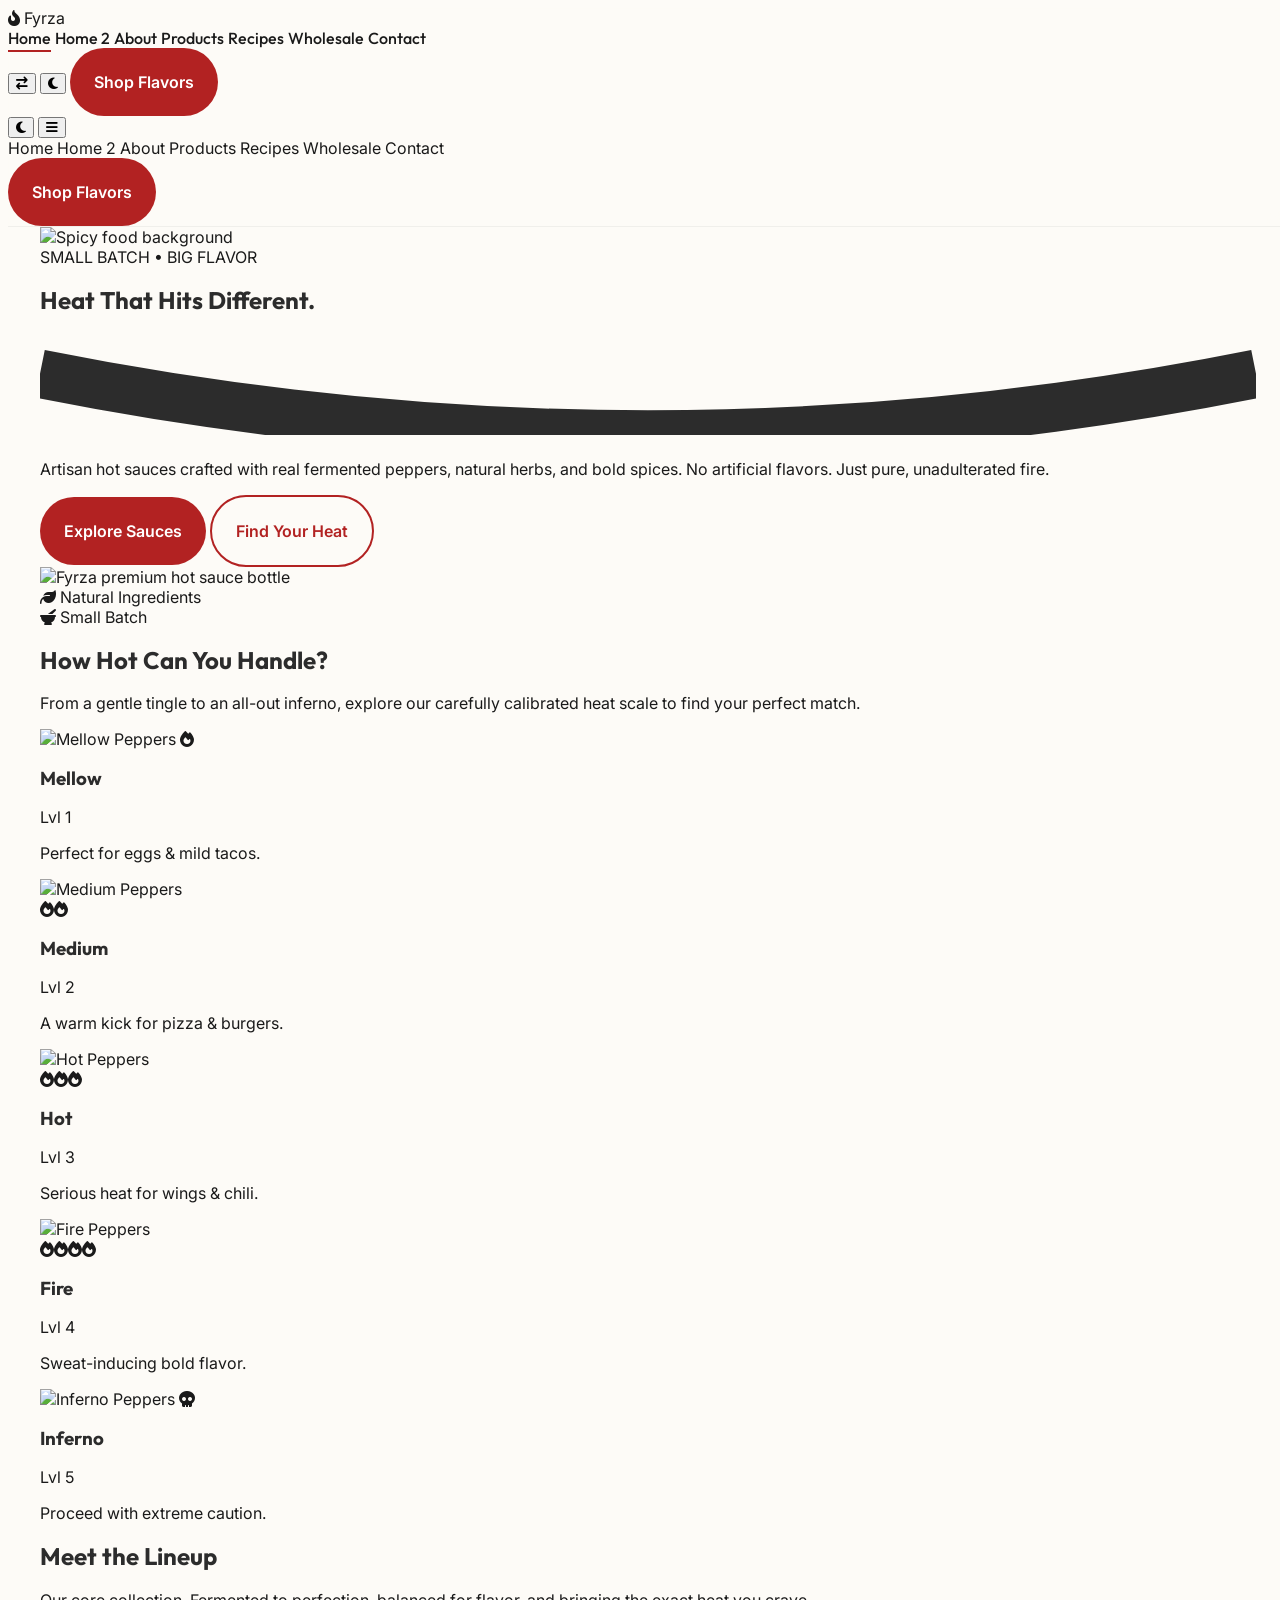
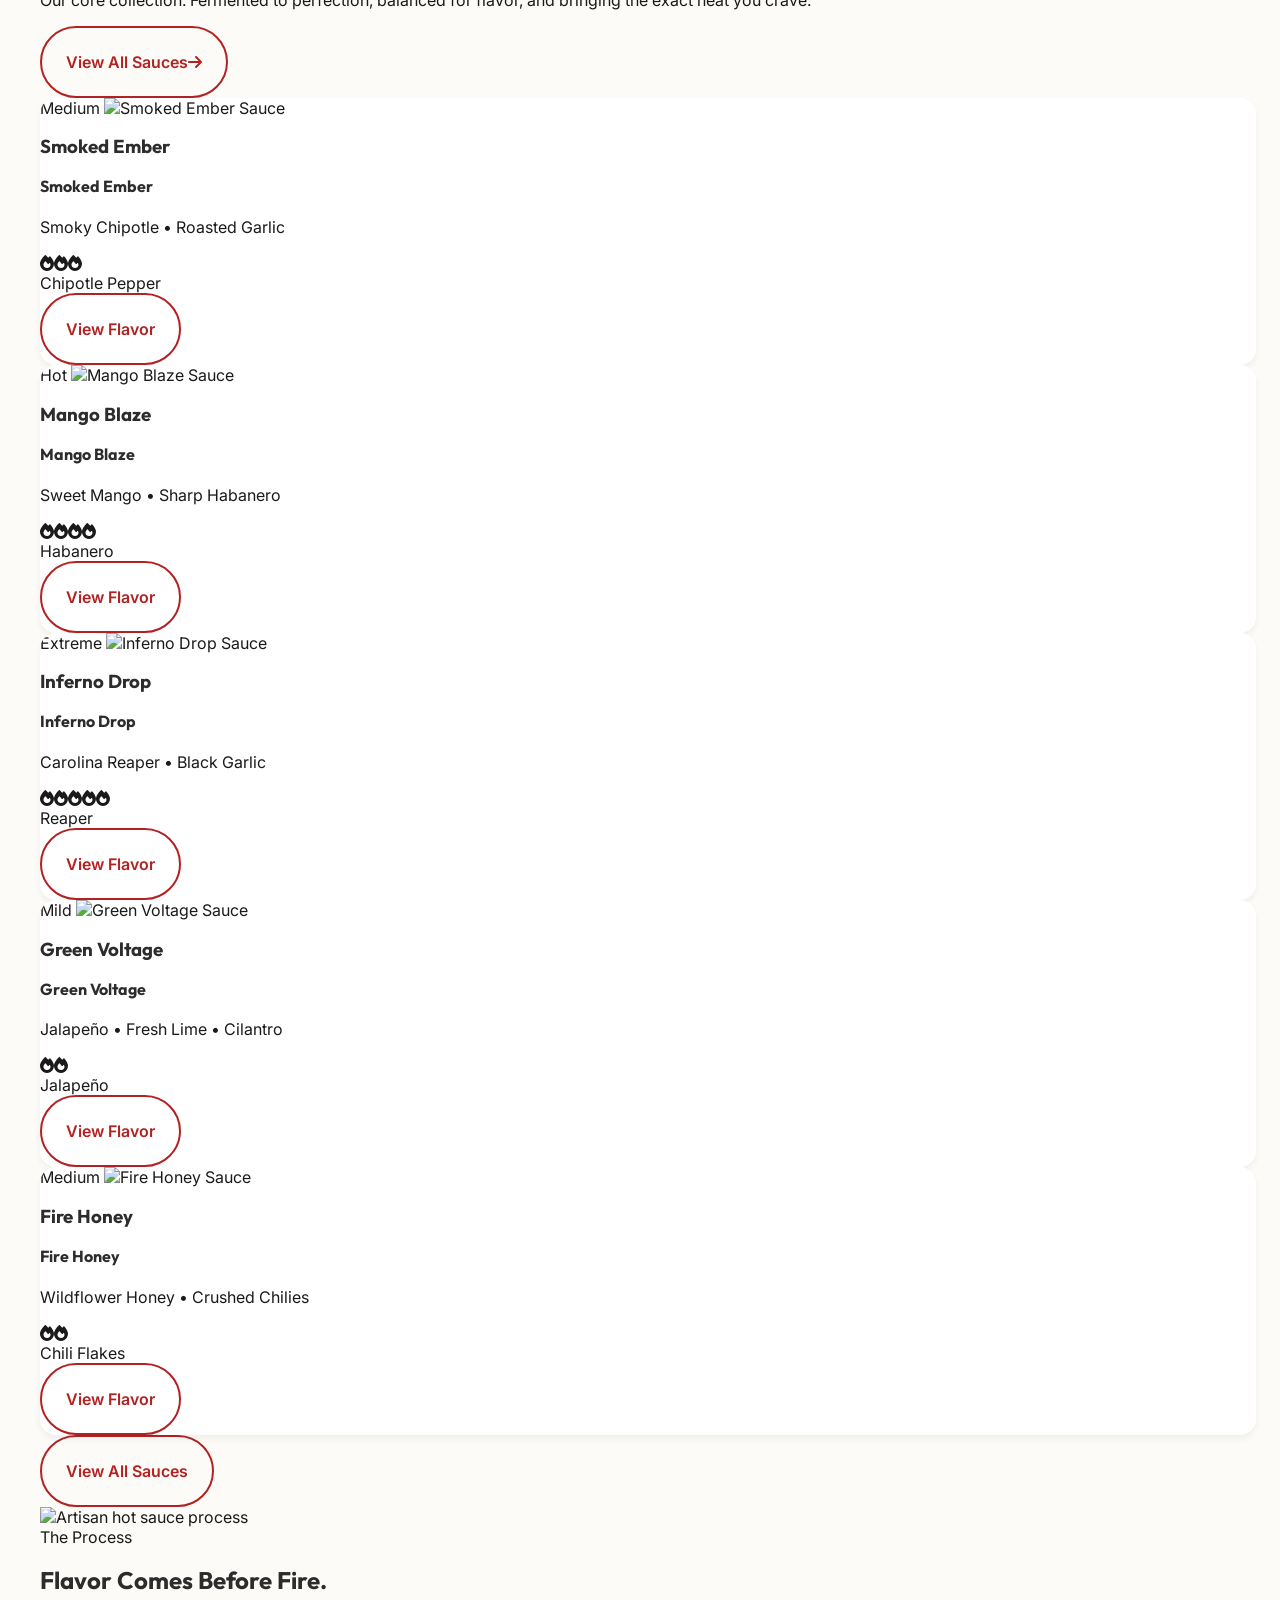
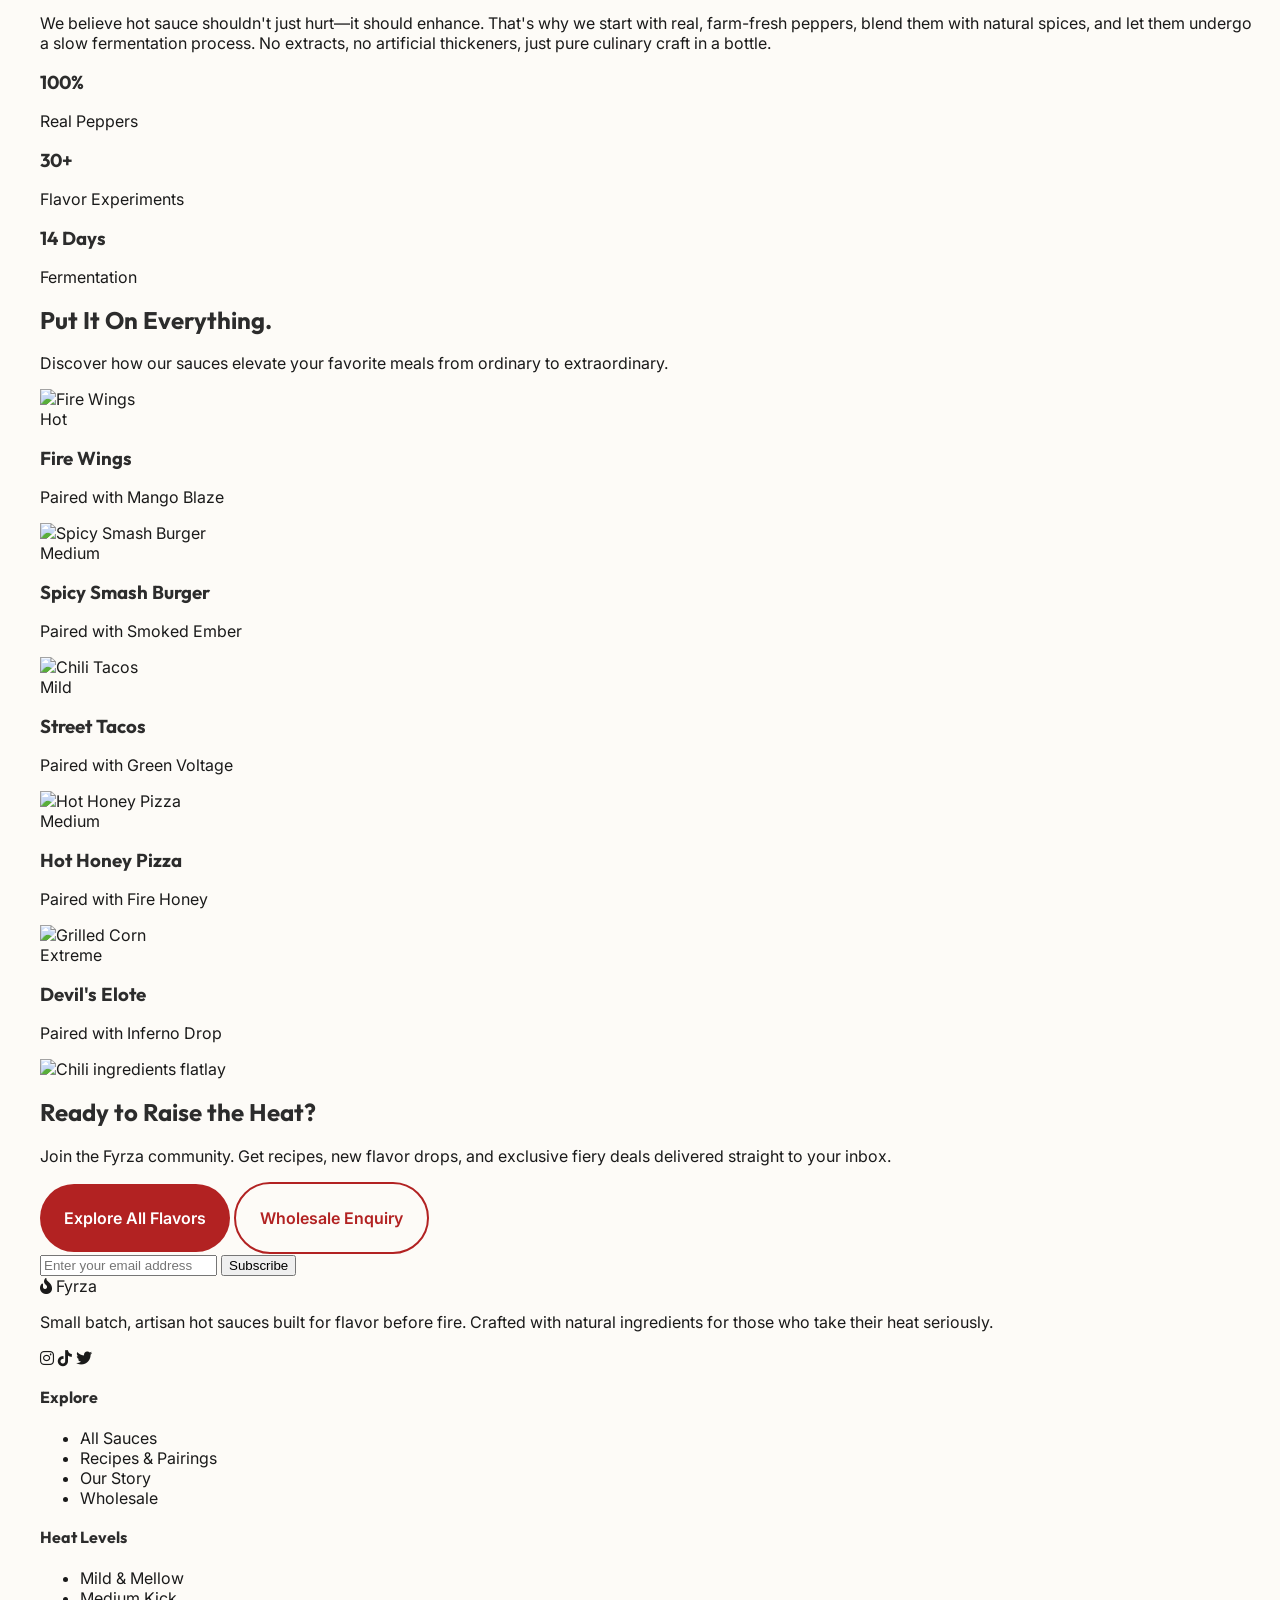
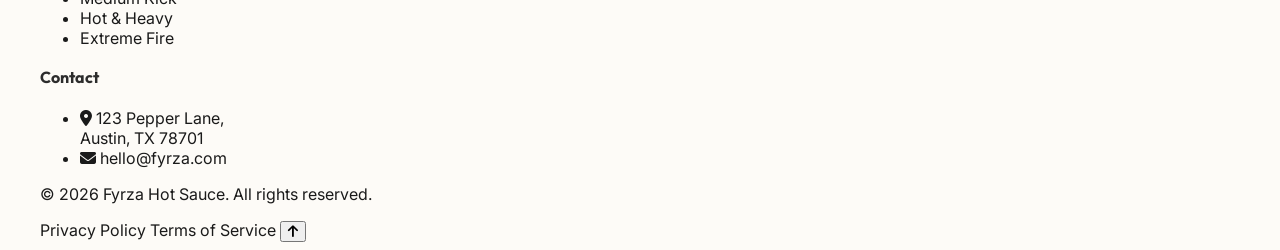
==== index.html @ de37d2d7 "first commit" ====
<!DOCTYPE html>
<html lang="en">

<head>
    <meta charset="UTF-8">
    <meta name="viewport" content="width=device-width, initial-scale=1.0, maximum-scale=1.0">
    <title>Fyrza - Heat That Hits Different | Premium Hot Sauce</title>
    <meta name="description"
        content="Fyrza creates small batch, high quality artisan hot sauces designed to turn up the flavor on every meal.">

    <!-- Google Fonts -->
    <link rel="preconnect" href="https://fonts.googleapis.com">
    <link rel="preconnect" href="https://fonts.gstatic.com" crossorigin>

    <!-- Icons -->
    <link rel="stylesheet" href="https://cdnjs.cloudflare.com/ajax/libs/font-awesome/6.4.0/css/all.min.css">

    <!-- AOS Animations -->
    <link href="https://unpkg.com/aos@2.3.1/dist/aos.css" rel="stylesheet">

    <!-- Tailwind CSS -->
    <script src="https://cdn.tailwindcss.com"></script>
    <script>
        tailwind.config = {
            darkMode: 'class',
            theme: {
                extend: {
                    colors: {
                        brandRed: '#B22222',
                        brandRedDark: '#8B0000',
                        brandCharcoal: '#2C2C2C',
                        brandOrange: '#FF4500',
                        brandCream: '#FDFBF7'
                    },
                    fontFamily: {
                        sans: ['Inter', 'sans-serif'],
                        display: ['Outfit', 'sans-serif']
                    }
                }
            }
        }
    </script>

    <!-- Custom CSS -->
    <link rel="stylesheet" href="assets/css/style.css">
    <link rel="stylesheet" href="assets/css/dark-mode.css">
    <link rel="stylesheet" href="assets/css/rtl.css">
    <link rel="icon" type="image/svg+xml" href="favicon.svg">
</head>

<body class="antialiased overflow-x-hidden relative">

    <!-- Global Header -->
    <header id="globalHeader" class="fixed top-0 w-full z-50 transition-all duration-300">
        <div class="max-w-7xl mx-auto px-4 sm:px-6 lg:px-8">
            <div class="flex justify-between items-center h-20">
                <!-- Logo -->
                <div class="flex-shrink-0 flex items-center">
                    <a href="index.html" class="flex items-center gap-2 group">
                        <i
                            class="fa-solid fa-fire-flame-curved text-brandRed text-3xl group-hover:scale-110 transition-transform"></i>
                        <span
                            class="font-display font-black text-2xl tracking-tighter text-brandCharcoal dark:text-brandCream">Fyrza</span>
                    </a>
                </div>

                <!-- Desktop Nav -->
                <nav class="hidden lg:flex space-x-8 items-center" aria-label="Main Navigation">
                    <a href="index.html" class="nav-link text-gray-900 dark:text-gray-100 py-2 active">Home</a>
                    <a href="home-2.html" class="nav-link text-gray-900 dark:text-gray-100 py-2">Home 2</a>
                    <a href="about.html" class="nav-link text-gray-900 dark:text-gray-100 py-2">About</a>
                    <a href="products.html" class="nav-link text-gray-900 dark:text-gray-100 py-2">Products</a>
                    <a href="recipes.html" class="nav-link text-gray-900 dark:text-gray-100 py-2">Recipes</a>
                    <a href="wholesale.html" class="nav-link text-gray-900 dark:text-gray-100 py-2">Wholesale</a>
                    <a href="contact.html" class="nav-link text-gray-900 dark:text-gray-100 py-2">Contact</a>
                </nav>

                <!-- Right Actions -->
                <div class="hidden lg:flex items-center space-x-6">

                    <button id="rtlToggle"
                        class="text-gray-600 dark:text-gray-300 hover:text-brandRed transition-colors font-bold text-lg"
                        aria-label="Toggle RTL">
                        <i class="fa-solid fa-arrow-right-arrow-left"></i>
                    </button>
                    <button id="themeToggle"
                        class="text-gray-600 dark:text-gray-300 hover:text-brandRed transition-colors"
                        aria-label="Toggle Dark Mode">
                        <i class="fa-solid fa-moon"></i>
                    </button>
                    <a href="products.html" class="btn-primary">
                        Shop Flavors
                    </a>
                </div>

                <!-- Mobile Menu Button -->
                <div class="lg:hidden flex items-center gap-4">
                    <button id="themeToggleMobile" class="text-gray-600 dark:text-gray-300">
                        <i class="fa-solid fa-moon"></i>
                    </button>
                    <button id="mobileMenuBtn"
                        class="text-gray-600 dark:text-gray-300 hover:text-brandRed focus:outline-none"
                        aria-label="Open Menu">
                        <i class="fa-solid fa-bars text-2xl"></i>
                    </button>
                </div>
            </div>
        </div>

        <!-- Mobile Menu (Hidden by default) -->
        <div id="mobileMenu"
            class="hidden lg:hidden bg-white dark:bg-gray-900 absolute w-full border-b border-gray-100 dark:border-gray-800 shadow-xl">
            <div class="px-4 pt-2 pb-6 space-y-2">
                <a href="index.html"
                    class="block px-3 py-3 rounded-md text-base font-semibold text-brandRed bg-brandRed/10">Home</a>
                <a href="home-2.html"
                    class="block px-3 py-3 rounded-md text-base font-medium text-gray-900 dark:text-gray-100 hover:bg-gray-50 dark:hover:bg-gray-800">Home
                    2</a>
                <a href="about.html"
                    class="block px-3 py-3 rounded-md text-base font-medium text-gray-900 dark:text-gray-100 hover:bg-gray-50 dark:hover:bg-gray-800">About</a>
                <a href="products.html"
                    class="block px-3 py-3 rounded-md text-base font-medium text-gray-900 dark:text-gray-100 hover:bg-gray-50 dark:hover:bg-gray-800">Products</a>
                <a href="recipes.html"
                    class="block px-3 py-3 rounded-md text-base font-medium text-gray-900 dark:text-gray-100 hover:bg-gray-50 dark:hover:bg-gray-800">Recipes</a>
                <a href="wholesale.html"
                    class="block px-3 py-3 rounded-md text-base font-medium text-gray-900 dark:text-gray-100 hover:bg-gray-50 dark:hover:bg-gray-800">Wholesale</a>
                <a href="contact.html"
                    class="block px-3 py-3 rounded-md text-base font-medium text-gray-900 dark:text-gray-100 hover:bg-gray-50 dark:hover:bg-gray-800">Contact</a>
                <div class="mt-4 pt-4 border-t border-gray-200 dark:border-gray-700">
                    <a href="products.html" class="btn-primary w-full text-center">Shop Flavors</a>
                </div>
            </div>
        </div>
    </header>

    <main class="pt-20">
        <!-- SECTION 1: Immersive Hero -->
        <section class="relative min-h-[90vh] flex items-center section-padding overflow-hidden">
            <!-- Background Image -->
            <div class="absolute inset-0 z-0">
                <img src="https://images.pexels.com/photos/1124038/pexels-photo-1124038.jpeg"
                    alt="Spicy food background" class="w-full h-full object-cover" data-aos="fade-in"
                    data-aos-duration="1500">
                <div class="absolute inset-0 bg-brandCream/50 dark:bg-[#121212]/70 backdrop-blur-[2px]"></div>
            </div>

            <div class="max-w-7xl mx-auto w-full relative z-10 grid lg:grid-cols-2 gap-12 items-center">
                <div class="max-w-2xl" data-aos="fade-right">
                    <span
                        class="inline-block py-1 px-3 rounded-full bg-brandRed/10 text-brandRed font-semibold text-sm tracking-wider mb-6">SMALL
                        BATCH • BIG FLAVOR</span>
                    <h1 class="text-5xl sm:text-6xl lg:text-7xl font-display font-black leading-[1.1] mb-6">
                        Heat That Hits <span class="text-brandOrange inline-block relative">Different.<svg
                                class="absolute w-full h-3 -bottom-1 left-0 text-brandOrange opacity-50"
                                viewBox="0 0 100 10" preserveAspectRatio="none">
                                <path d="M0 5 Q 50 15 100 5" stroke="currentColor" stroke-width="4" fill="none" />
                            </svg></span>
                    </h1>
                    <p class="text-lg sm:text-xl text-gray-600 dark:text-gray-300 mb-8 max-w-lg leading-relaxed">
                        Artisan hot sauces crafted with real fermented peppers, natural herbs, and bold spices. No
                        artificial flavors. Just pure, unadulterated fire.
                    </p>
                    <div class="flex flex-col sm:flex-row gap-4">
                        <a href="products.html" class="btn-primary w-full sm:w-auto text-lg">Explore Sauces</a>
                        <a href="#heat-guide"
                            class="btn-outline w-full sm:w-auto text-lg bg-white/50 dark:bg-transparent">Find Your
                            Heat</a>
                    </div>
                </div>

                <div class="relative h-[50vh] lg:h-[80vh] w-full flex justify-center items-center" data-aos="zoom-in-up"
                    data-aos-delay="200">
                    <!-- Main Bottle -->
                    <img src="https://images.unsplash.com/photo-1607532941433-304659e8198a?w=800&q=80"
                        alt="Fyrza premium hot sauce bottle"
                        class="relative z-20 h-[80%] w-auto object-cover rounded-3xl drop-shadow-2xl hover:scale-105 transition-transform duration-700 border-4 border-white dark:border-gray-800">

                    <!-- Floating Elements -->
                    <div class="absolute top-1/4 right-10 z-30 animate-[bounce_5s_ease-in-out_infinite]"
                        data-aos="fade-left" data-aos-delay="500">
                        <div
                            class="bg-white/90 dark:bg-gray-800/90 backdrop-blur-sm px-4 py-2 rounded-lg shadow-lg border border-gray-100 dark:border-gray-700 flex items-center gap-2">
                            <i class="fa-solid fa-leaf text-green-500"></i>
                            <span class="text-sm font-semibold">Natural Ingredients</span>
                        </div>
                    </div>
                    <div class="absolute bottom-1/4 left-10 z-30 animate-[bounce_6s_ease-in-out_infinite_alternate]"
                        data-aos="fade-right" data-aos-delay="600">
                        <div
                            class="bg-white/90 dark:bg-gray-800/90 backdrop-blur-sm px-4 py-2 rounded-lg shadow-lg border border-gray-100 dark:border-gray-700 flex items-center gap-2">
                            <i class="fa-solid fa-mortar-pestle text-brandOrange"></i>
                            <span class="text-sm font-semibold">Small Batch</span>
                        </div>
                    </div>
                </div>
            </div>
        </section>

        <!-- SECTION 2: Heat Level Guide -->
        <section id="heat-guide" class="py-24 bg-white dark:bg-gray-900 section-padding">
            <div class="max-w-7xl mx-auto">
                <div class="text-center mb-16" data-aos="fade-up">
                    <h2 class="text-4xl md:text-5xl mb-4">How Hot Can You Handle?</h2>
                    <p class="text-gray-600 dark:text-gray-400 max-w-2xl mx-auto">From a gentle tingle to an all-out
                        inferno, explore our carefully calibrated heat scale to find your perfect match.</p>
                </div>

                <div class="grid grid-cols-1 sm:grid-cols-2 md:grid-cols-5 gap-4 lg:gap-8 max-w-5xl mx-auto relative z-10">
                    <!-- Progress Line (Desktop only) -->
                    <div
                        class="hidden md:block absolute top-1/2 left-[10%] right-[10%] h-1 bg-gray-200 dark:bg-gray-800 -z-10 -translate-y-1/2">
                    </div>

                    <!-- Level 1 -->
                    <div class="group flex flex-col items-center text-center cursor-pointer" data-aos="fade-up"
                        data-aos-delay="100">
                        <div
                            class="w-20 h-20 rounded-full bg-gray-50 dark:bg-gray-800 border-4 border-white dark:border-gray-900 shadow-xl flex items-center justify-center mb-4 transition-transform group-hover:scale-110 overflow-hidden relative">
                            <img src="https://images.pexels.com/photos/2893525/pexels-photo-2893525.jpeg" alt="Mellow Peppers"
                                class="absolute inset-0 w-full h-full object-cover opacity-50 group-hover:opacity-100 transition-opacity">
                            <i class="fa-solid fa-fire text-yellow-400 text-2xl relative z-10 drop-shadow-md"></i>
                        </div>
                        <h3 class="text-lg font-bold mb-1">Mellow</h3>
                        <span class="text-xs font-semibold text-brandRed bg-brandRed/10 px-2 py-1 rounded-full mb-2">Lvl
                            1</span>
                        <p
                            class="text-sm text-gray-500 opacity-0 group-hover:opacity-100 transition-opacity absolute mt-32 w-48 bg-white dark:bg-gray-800 p-3 rounded shadow-lg pointer-events-none z-20">
                            Perfect for eggs & mild tacos.</p>
                    </div>

                    <!-- Level 2 -->
                    <div class="group flex flex-col items-center text-center cursor-pointer" data-aos="fade-up"
                        data-aos-delay="200">
                        <div
                            class="w-20 h-20 rounded-full bg-gray-50 dark:bg-gray-800 border-4 border-white dark:border-gray-900 shadow-xl flex items-center justify-center mb-4 transition-transform group-hover:scale-110 overflow-hidden relative">
                            <img src="https://images.pexels.com/photos/32934476/pexels-photo-32934476.jpeg" alt="Medium Peppers"
                                class="absolute inset-0 w-full h-full object-cover opacity-50 group-hover:opacity-100 transition-opacity">
                            <div class="relative z-10 flex text-orange-400 drop-shadow-md">
                                <i class="fa-solid fa-fire"></i><i class="fa-solid fa-fire -ml-1"></i>
                            </div>
                        </div>
                        <h3 class="text-lg font-bold mb-1">Medium</h3>
                        <span class="text-xs font-semibold text-brandRed bg-brandRed/10 px-2 py-1 rounded-full mb-2">Lvl
                            2</span>
                        <p
                            class="text-sm text-gray-500 opacity-0 group-hover:opacity-100 transition-opacity absolute mt-32 w-48 bg-white dark:bg-gray-800 p-3 rounded shadow-lg pointer-events-none z-20">
                            A warm kick for pizza & burgers.</p>
                    </div>

                    <!-- Level 3 -->
                    <div class="group flex flex-col items-center text-center cursor-pointer" data-aos="fade-up"
                        data-aos-delay="300">
                        <div
                            class="w-20 h-20 rounded-full bg-gray-50 dark:bg-gray-800 border-4 border-white dark:border-gray-900 shadow-xl flex items-center justify-center mb-4 transition-transform group-hover:scale-110 overflow-hidden relative">
                            <img src="https://images.pexels.com/photos/9841263/pexels-photo-9841263.jpeg" alt="Hot Peppers"
                                class="absolute inset-0 w-full h-full object-cover opacity-50 group-hover:opacity-100 transition-opacity">
                            <div class="relative z-10 flex text-brandOrange drop-shadow-md">
                                <i class="fa-solid fa-fire"></i><i class="fa-solid fa-fire -ml-1"></i><i
                                    class="fa-solid fa-fire -ml-1"></i>
                            </div>
                        </div>
                        <h3 class="text-lg font-bold mb-1">Hot</h3>
                        <span class="text-xs font-semibold text-brandRed bg-brandRed/10 px-2 py-1 rounded-full mb-2">Lvl
                            3</span>
                        <p
                            class="text-sm text-gray-500 opacity-0 group-hover:opacity-100 transition-opacity absolute mt-32 w-48 bg-white dark:bg-gray-800 p-3 rounded shadow-lg pointer-events-none z-20">
                            Serious heat for wings & chili.</p>
                    </div>

                    <!-- Level 4 -->
                    <div class="group flex flex-col items-center text-center cursor-pointer" data-aos="fade-up"
                        data-aos-delay="400">
                        <div
                            class="w-20 h-20 rounded-full bg-gray-50 dark:bg-gray-800 border-4 border-white dark:border-gray-900 shadow-xl flex items-center justify-center mb-4 transition-transform group-hover:scale-110 overflow-hidden relative">
                            <img src="https://images.pexels.com/photos/4590486/pexels-photo-4590486.jpeg" alt="Fire Peppers"
                                class="absolute inset-0 w-full h-full object-cover opacity-50 group-hover:opacity-100 transition-opacity">
                            <div class="relative z-10 flex text-brandRed drop-shadow-md">
                                <i class="fa-solid fa-fire"></i><i class="fa-solid fa-fire -ml-1"></i><i
                                    class="fa-solid fa-fire -ml-1"></i><i class="fa-solid fa-fire -ml-1"></i>
                            </div>
                        </div>
                        <h3 class="text-lg font-bold mb-1">Fire</h3>
                        <span class="text-xs font-semibold text-brandRed bg-brandRed/10 px-2 py-1 rounded-full mb-2">Lvl
                            4</span>
                        <p
                            class="text-sm text-gray-500 opacity-0 group-hover:opacity-100 transition-opacity absolute mt-32 w-48 bg-white dark:bg-gray-800 p-3 rounded shadow-lg pointer-events-none z-20">
                            Sweat-inducing bold flavor.</p>
                    </div>

                    <!-- Level 5 -->
                    <div class="group flex flex-col items-center text-center cursor-pointer col-span-2 md:col-span-1"
                        data-aos="fade-up" data-aos-delay="500">
                        <div
                            class="w-24 h-24 md:w-20 md:h-20 rounded-full bg-gray-50 dark:bg-gray-800 border-4 border-brandRed shadow-xl flex items-center justify-center mb-4 transition-transform group-hover:scale-110 overflow-hidden relative shadow-[0_0_20px_rgba(178,34,34,0.4)]">
                            <img src="https://images.pexels.com/photos/36902986/pexels-photo-36902986.jpeg" alt="Inferno Peppers"
                                class="absolute inset-0 w-full h-full object-cover opacity-50 group-hover:opacity-100 transition-opacity mix-blend-multiply">
                            <i class="fa-solid fa-skull text-brandRedDark text-3xl relative z-10"></i>
                        </div>
                        <h3 class="text-lg font-bold mb-1 text-brandRed">Inferno</h3>
                        <span class="text-xs font-bold text-white bg-brandRed px-2 py-1 rounded-full mb-2">Lvl 5</span>
                        <p
                            class="text-sm text-gray-500 opacity-0 md:opacity-0 group-hover:opacity-100 transition-opacity absolute mt-[140px] md:mt-32 w-48 bg-white dark:bg-gray-800 p-3 rounded shadow-lg pointer-events-none z-20">
                            Proceed with extreme caution.</p>
                    </div>
                </div>
            </div>
        </section>

        <!-- SECTION 3: Signature Flavor Lineup -->
        <section class="py-24 bg-gray-50 dark:bg-[#151515] section-padding">
            <div class="max-w-7xl mx-auto">
                <div class="flex flex-col md:flex-row justify-between items-center mb-12" data-aos="fade-up">
                    <div class="w-full md:w-auto mb-6 md:mb-0">
                        <h2 class="text-4xl md:text-5xl mb-4">Meet the Lineup</h2>
                        <p class="text-gray-600 dark:text-gray-400 max-w-xl">Our core collection. Fermented to
                            perfection, balanced for flavor, and bringing the exact heat you crave.</p>
                    </div>
                    <a href="products.html" class="hidden md:inline-flex btn-outline shrink-0">View All Sauces <i
                            class="fa-solid fa-arrow-right ml-2"></i></a>
                </div>

                <div class="grid grid-cols-1 sm:grid-cols-2 lg:grid-cols-3 gap-8">
                    <!-- Card 1 -->
                    <div class="sauce-card group flex flex-col h-full" data-aos="fade-up" data-aos-delay="100">
                        <div
                            class="relative h-64 overflow-hidden bg-gray-100 dark:bg-gray-800 p-6 flex justify-center items-center">
                            <span
                                class="absolute top-4 right-4 bg-orange-100 text-orange-800 text-xs font-bold px-3 py-1 rounded-full z-10">Medium</span>
                            <img src="https://images.unsplash.com/photo-1550989460-0adf9ea622e2?w=600&q=80"
                                alt="Smoked Ember Sauce"
                                class="h-full w-full object-cover transition-transform duration-700 group-hover:scale-110 absolute inset-0 brightness-50 dark:brightness-[0.6]">
                            <!-- Using a placeholder bottle icon for the actual product if bottle image isn't available, but user requested unique images. Let's rely on the image. -->
                            <h3 class="relative z-10 text-4xl font-black text-white drop-shadow-md">Smoked Ember</h3>
                        </div>
                        <div class="p-6 flex flex-col flex-grow">
                            <h4 class="text-2xl font-bold mb-2">Smoked Ember</h4>
                            <p class="text-gray-600 dark:text-gray-400 mb-4 text-sm flex-grow">Smoky Chipotle • Roasted
                                Garlic</p>
                            <div class="flex items-center justify-between mb-6">
                                <div class="flex gap-1 text-orange-400 text-sm">
                                    <i class="fa-solid fa-fire"></i><i class="fa-solid fa-fire"></i><i
                                        class="fa-solid fa-fire text-gray-300 dark:text-gray-600"></i>
                                </div>
                                <span class="text-sm font-semibold text-gray-500">Chipotle Pepper</span>
                            </div>
                            <a href="#" class="btn-outline w-full text-center">View Flavor</a>
                        </div>
                    </div>

                    <!-- Card 2 -->
                    <div class="sauce-card group flex flex-col h-full" data-aos="fade-up" data-aos-delay="200">
                        <div
                            class="relative h-64 overflow-hidden bg-gray-100 dark:bg-gray-800 p-6 flex justify-center items-center">
                            <span
                                class="absolute top-4 right-4 bg-brandRed/10 text-brandRed text-xs font-bold px-3 py-1 rounded-full z-10">Hot</span>
                            <img src="https://images.pexels.com/photos/16724962/pexels-photo-16724962.jpeg"
                                alt="Mango Blaze Sauce"
                                class="h-full w-full object-cover transition-transform duration-700 group-hover:scale-110 absolute inset-0 brightness-50 dark:brightness-[0.6]">
                            <h3 class="relative z-10 text-4xl font-black text-white drop-shadow-md">Mango Blaze</h3>
                        </div>
                        <div class="p-6 flex flex-col flex-grow">
                            <h4 class="text-2xl font-bold mb-2">Mango Blaze</h4>
                            <p class="text-gray-600 dark:text-gray-400 mb-4 text-sm flex-grow">Sweet Mango • Sharp
                                Habanero</p>
                            <div class="flex items-center justify-between mb-6">
                                <div class="flex gap-1 text-brandOrange text-sm">
                                    <i class="fa-solid fa-fire"></i><i class="fa-solid fa-fire"></i><i
                                        class="fa-solid fa-fire"></i><i
                                        class="fa-solid fa-fire text-gray-300 dark:text-gray-600"></i>
                                </div>
                                <span class="text-sm font-semibold text-gray-500">Habanero</span>
                            </div>
                            <a href="#" class="btn-outline w-full text-center">View Flavor</a>
                        </div>
                    </div>

                    <!-- Card 3 -->
                    <div class="sauce-card group flex flex-col h-full" data-aos="fade-up" data-aos-delay="300">
                        <div
                            class="relative h-64 overflow-hidden bg-gray-100 dark:bg-gray-800 p-6 flex justify-center items-center">
                            <span
                                class="absolute top-4 right-4 bg-red-900 text-white text-xs font-bold px-3 py-1 rounded-full z-10">Extreme</span>
                            <img src="https://images.pexels.com/photos/13716992/pexels-photo-13716992.jpeg"
                                alt="Inferno Drop Sauce"
                                class="h-full w-full object-cover transition-transform duration-700 group-hover:scale-110 absolute inset-0 brightness-50 dark:brightness-[0.6]">
                            <h3 class="relative z-10 text-4xl font-black text-white drop-shadow-md">Inferno Drop</h3>
                        </div>
                        <div class="p-6 flex flex-col flex-grow">
                            <h4 class="text-2xl font-bold mb-2">Inferno Drop</h4>
                            <p class="text-gray-600 dark:text-gray-400 mb-4 text-sm flex-grow">Carolina Reaper • Black
                                Garlic</p>
                            <div class="flex items-center justify-between mb-6">
                                <div class="flex gap-1 text-brandRed text-sm">
                                    <i class="fa-solid fa-fire"></i><i class="fa-solid fa-fire"></i><i
                                        class="fa-solid fa-fire"></i><i class="fa-solid fa-fire"></i><i
                                        class="fa-solid fa-fire"></i>
                                </div>
                                <span class="text-sm font-semibold text-gray-500">Reaper</span>
                            </div>
                            <a href="#" class="btn-outline w-full text-center">View Flavor</a>
                        </div>
                    </div>

                    <!-- Card 4 -->
                    <div class="sauce-card group flex flex-col h-full" data-aos="fade-up" data-aos-delay="400">
                        <div
                            class="relative h-64 overflow-hidden bg-gray-100 dark:bg-gray-800 p-6 flex justify-center items-center">
                            <span
                                class="absolute top-4 right-4 bg-green-100 text-green-800 text-xs font-bold px-3 py-1 rounded-full z-10">Mild</span>
                            <img src="https://images.pexels.com/photos/9661245/pexels-photo-9661245.jpeg"
                                alt="Green Voltage Sauce"
                                class="h-full w-full object-cover transition-transform duration-700 group-hover:scale-110 absolute inset-0 brightness-50 dark:brightness-[0.6]">
                            <h3 class="relative z-10 text-4xl font-black text-white drop-shadow-md">Green Voltage</h3>
                        </div>
                        <div class="p-6 flex flex-col flex-grow">
                            <h4 class="text-2xl font-bold mb-2">Green Voltage</h4>
                            <p class="text-gray-600 dark:text-gray-400 mb-4 text-sm flex-grow">Jalapeño • Fresh Lime •
                                Cilantro</p>
                            <div class="flex items-center justify-between mb-6">
                                <div class="flex gap-1 text-yellow-400 text-sm">
                                    <i class="fa-solid fa-fire"></i><i
                                        class="fa-solid fa-fire text-gray-300 dark:text-gray-600"></i>
                                </div>
                                <span class="text-sm font-semibold text-gray-500">Jalapeño</span>
                            </div>
                            <a href="#" class="btn-outline w-full text-center">View Flavor</a>
                        </div>
                    </div>

                    <!-- Card 5 -->
                    <div class="sauce-card group flex flex-col h-full sm:col-span-2 lg:col-span-1 lg:col-start-auto sm:col-start-1"
                        data-aos="fade-up" data-aos-delay="500">
                        <div
                            class="relative h-64 overflow-hidden bg-gray-100 dark:bg-gray-800 p-6 flex justify-center items-center">
                            <span
                                class="absolute top-4 right-4 bg-yellow-100 text-yellow-800 text-xs font-bold px-3 py-1 rounded-full z-10">Medium</span>
                            <img src="https://images.pexels.com/photos/8455314/pexels-photo-8455314.jpeg"
                                alt="Fire Honey Sauce"
                                class="h-full w-full object-cover transition-transform duration-700 group-hover:scale-110 absolute inset-0 brightness-50 dark:brightness-[0.6]">
                            <h3 class="relative z-10 text-4xl font-black text-white drop-shadow-md">Fire Honey</h3>
                        </div>
                        <div class="p-6 flex flex-col flex-grow">
                            <h4 class="text-2xl font-bold mb-2">Fire Honey</h4>
                            <p class="text-gray-600 dark:text-gray-400 mb-4 text-sm flex-grow">Wildflower Honey •
                                Crushed Chilies</p>
                            <div class="flex items-center justify-between mb-6">
                                <div class="flex gap-1 text-orange-400 text-sm">
                                    <i class="fa-solid fa-fire"></i><i class="fa-solid fa-fire"></i>
                                </div>
                                <span class="text-sm font-semibold text-gray-500">Chili Flakes</span>
                            </div>
                            <a href="#" class="btn-outline w-full text-center">View Flavor</a>
                        </div>
                    </div>

                    <!-- Empty div for alignment on tablet/desktop if needed, but flex wrap handles it. The request said "3 cards in one row on desktop, 2 in first row on tablet. Third centered." We have 5 cards here. 
                    Grid col sm:grid-cols-2 lg:grid-cols-3 handles this automatically. Card 5 on SM is col-span-2, so it stretches. Let's make it look like a feature or center it. -->
                </div>

                <div class="mt-8 text-center md:hidden">
                    <a href="products.html" class="btn-outline w-full">View All Sauces</a>
                </div>
            </div>
        </section>

        <!-- SECTION 4: Flavor First -->
        <section class="py-0 section-padding overflow-hidden">
            <div
                class="max-w-7xl mx-auto bg-brandCharcoal dark:bg-[#1A1A1A] rounded-3xl overflow-hidden my-24 shadow-2xl">
                <div class="grid lg:grid-cols-2 items-center">
                    <div class="relative h-[400px] lg:h-full w-full overflow-hidden" data-aos="fade-right">
                        <div class="absolute inset-0 bg-brandRed/20 z-10 mix-blend-overlay"></div>
                        <img src="https://images.pexels.com/photos/5737237/pexels-photo-5737237.jpeg"
                            alt="Artisan hot sauce process"
                            class="w-full h-full object-cover object-center scale-105 hover:scale-100 transition-transform duration-[2s]">
                    </div>

                    <div class="p-10 lg:p-16 text-white" data-aos="fade-left">
                        <span class="text-brandOrange font-bold tracking-widest text-sm uppercase mb-4 block">The
                            Process</span>
                        <h2 class="text-4xl md:text-5xl font-display mb-6 text-white">Flavor Comes Before Fire.</h2>
                        <p class="text-gray-300 mb-8 text-lg leading-relaxed">
                            We believe hot sauce shouldn't just hurt—it should enhance. That's why we start with real,
                            farm-fresh peppers, blend them with natural spices, and let them undergo a slow fermentation
                            process. No extracts, no artificial thickeners, just pure culinary craft in a bottle.
                        </p>

                        <div class="grid grid-cols-1 sm:grid-cols-3 gap-6 pt-8 border-t border-gray-700">
                            <div>
                                <h3 class="text-3xl font-display font-bold text-brandOrange mb-1">100%</h3>
                                <p class="text-sm text-gray-400 font-medium">Real Peppers</p>
                            </div>
                            <div>
                                <h3 class="text-3xl font-display font-bold text-brandOrange mb-1">30+</h3>
                                <p class="text-sm text-gray-400 font-medium">Flavor Experiments</p>
                            </div>
                            <div>
                                <h3 class="text-3xl font-display font-bold text-brandOrange mb-1">14 Days</h3>
                                <p class="text-sm text-gray-400 font-medium">Fermentation</p>
                            </div>
                        </div>
                    </div>
                </div>
            </div>
        </section>

        <!-- SECTION 5: Perfect Pairings -->
        <section class="py-24 bg-white dark:bg-gray-900 section-padding">
            <div class="max-w-7xl mx-auto">
                <div class="text-center mb-16" data-aos="fade-up">
                    <h2 class="text-4xl md:text-5xl mb-4">Put It On Everything.</h2>
                    <p class="text-gray-600 dark:text-gray-400 max-w-2xl mx-auto">Discover how our sauces elevate your
                        favorite meals from ordinary to extraordinary.</p>
                </div>

                <div class="grid grid-cols-1 sm:grid-cols-2 lg:grid-cols-3 gap-4">
                    <!-- Pairing 1 -->
                    <a href="recipes.html" class="group relative h-64 lg:h-80 rounded-2xl overflow-hidden block"
                        data-aos="zoom-in" data-aos-delay="100">
                        <img src="https://images.unsplash.com/photo-1524114664604-cd8133cd67ad?w=600&q=80"
                            alt="Fire Wings"
                            class="w-full h-full object-cover transition-transform duration-700 group-hover:scale-110">
                        <div
                            class="absolute inset-0 bg-gradient-to-t from-black/80 via-black/30 to-transparent flex flex-col justify-end p-6">
                            <span
                                class="bg-brandRed text-white text-xs font-bold px-2 py-1 rounded w-max mb-2">Hot</span>
                            <h3 class="text-2xl font-bold text-white mb-1">Fire Wings</h3>
                            <p class="text-gray-300 text-sm">Paired with Mango Blaze</p>
                        </div>
                    </a>

                    <!-- Pairing 2 -->
                    <a href="recipes.html" class="group relative h-64 lg:h-80 rounded-2xl overflow-hidden block"
                        data-aos="zoom-in" data-aos-delay="200">
                        <img src="https://images.unsplash.com/photo-1568901346375-23c9450c58cd?w=600&q=80"
                            alt="Spicy Smash Burger"
                            class="w-full h-full object-cover transition-transform duration-700 group-hover:scale-110">
                        <div
                            class="absolute inset-0 bg-gradient-to-t from-black/80 via-black/30 to-transparent flex flex-col justify-end p-6">
                            <span
                                class="bg-orange-500 text-white text-xs font-bold px-2 py-1 rounded w-max mb-2">Medium</span>
                            <h3 class="text-2xl font-bold text-white mb-1">Spicy Smash Burger</h3>
                            <p class="text-gray-300 text-sm">Paired with Smoked Ember</p>
                        </div>
                    </a>

                    <!-- Pairing 3 -->
                    <a href="recipes.html"
                        class="group relative h-64 lg:h-80 rounded-2xl overflow-hidden block sm:col-span-2 lg:col-span-1"
                        data-aos="zoom-in" data-aos-delay="300">
                        <img src="https://images.unsplash.com/photo-1551504734-5ee1c4a1479b?w=600&q=80"
                            alt="Chili Tacos"
                            class="w-full h-full object-cover transition-transform duration-700 group-hover:scale-110">
                        <div
                            class="absolute inset-0 bg-gradient-to-t from-black/80 via-black/30 to-transparent flex flex-col justify-end p-6">
                            <span
                                class="bg-green-600 text-white text-xs font-bold px-2 py-1 rounded w-max mb-2">Mild</span>
                            <h3 class="text-2xl font-bold text-white mb-1">Street Tacos</h3>
                            <p class="text-gray-300 text-sm">Paired with Green Voltage</p>
                        </div>
                    </a>

                    <!-- Pairing 4 -->
                    <a href="recipes.html"
                        class="group relative h-64 lg:h-80 rounded-2xl overflow-hidden block lg:col-span-2"
                        data-aos="zoom-in" data-aos-delay="400">
                        <img src="https://images.pexels.com/photos/1146760/pexels-photo-1146760.jpeg"
                            alt="Hot Honey Pizza"
                            class="w-full h-full object-cover transition-transform duration-700 group-hover:scale-110">
                        <div
                            class="absolute inset-0 bg-gradient-to-t from-black/80 via-black/30 to-transparent flex flex-col justify-end p-6">
                            <span
                                class="bg-yellow-500 text-black text-xs font-bold px-2 py-1 rounded w-max mb-2">Medium</span>
                            <h3 class="text-2xl font-bold text-white mb-1">Hot Honey Pizza</h3>
                            <p class="text-gray-300 text-sm">Paired with Fire Honey</p>
                        </div>
                    </a>

                    <!-- Pairing 5 -->
                    <a href="recipes.html" class="group relative h-64 lg:h-80 rounded-2xl overflow-hidden block"
                        data-aos="zoom-in" data-aos-delay="500">
                        <img src="https://images.unsplash.com/photo-1604908176997-125f25cc6f3d?w=600&q=80"
                            alt="Grilled Corn"
                            class="w-full h-full object-cover transition-transform duration-700 group-hover:scale-110">
                        <div
                            class="absolute inset-0 bg-gradient-to-t from-black/80 via-black/30 to-transparent flex flex-col justify-end p-6">
                            <span
                                class="bg-red-900 text-white text-xs font-bold px-2 py-1 rounded w-max mb-2">Extreme</span>
                            <h3 class="text-2xl font-bold text-white mb-1">Devil's Elote</h3>
                            <p class="text-gray-300 text-sm">Paired with Inferno Drop</p>
                        </div>
                    </a>
                </div>
            </div>
        </section>

        <!-- SECTION 6: CTA + Newsletter -->
        <section class="relative py-32 overflow-hidden section-padding">
            <!-- Background with parallax-like depth -->
            <div class="absolute inset-0 z-0">
                <img src="https://images.unsplash.com/photo-1598514982205-f36b96d1e8d4?w=1600&q=80"
                    alt="Chili ingredients flatlay" class="w-full h-full object-cover object-center scale-110"
                    data-aos="scale-in" data-aos-duration="2000">
                <div class="absolute inset-0 bg-black/70 backdrop-blur-sm"></div>
            </div>

            <div class="max-w-4xl mx-auto relative z-10 text-center text-white" data-aos="fade-up">
                <h2 class="text-5xl md:text-6xl font-display mb-6 text-white">Ready to Raise the Heat?</h2>
                <p class="text-xl text-gray-300 mb-10 max-w-2xl mx-auto">Join the Fyrza community. Get recipes, new
                    flavor drops, and exclusive fiery deals delivered straight to your inbox.</p>

                <div class="flex flex-col sm:flex-row justify-center gap-4 mb-12">
                    <a href="products.html"
                        class="btn-primary border-2 border-brandRed hover:bg-transparent hover:text-brandRed text-lg">Explore
                        All Flavors</a>
                    <a href="wholesale.html"
                        class="btn-outline border-white text-white hover:bg-white hover:text-black text-lg">Wholesale
                        Enquiry</a>
                </div>

                <form class="max-w-md mx-auto relative group">
                    <input type="email" placeholder="Enter your email address" required
                        class="w-full bg-white/10 border border-white/20 rounded-full py-4 pl-6 pr-32 text-white placeholder-gray-400 focus:outline-none focus:border-brandRed transition-colors backdrop-blur-md">
                    <button type="submit"
                        class="absolute right-2 top-2 bottom-2 bg-brandRed hover:bg-brandRedDark text-white font-bold rounded-full px-6 transition-colors">
                        Subscribe
                    </button>
                </form>
            </div>
        </section>
    </main>

    <!-- Global Footer -->
    <footer
        class="bg-white dark:bg-brandCharcoal text-brandCharcoal dark:text-white pt-20 pb-10 section-padding border-t border-gray-200 dark:border-gray-800">
        <div class="max-w-7xl mx-auto">
            <div class="grid grid-cols-1 md:grid-cols-2 lg:grid-cols-4 gap-12 mb-16">
                <!-- Brand -->
                <div class="lg:col-span-1">
                    <a href="index.html" class="flex items-center gap-2 mb-6">
                        <i class="fa-solid fa-fire-flame-curved text-brandRed text-3xl"></i>
                        <span
                            class="font-display font-black text-3xl tracking-tighter text-brandCharcoal dark:text-white">Fyrza</span>
                    </a>
                    <p class="text-gray-600 dark:text-gray-600 dark:text-gray-400 text-sm leading-relaxed mb-6">
                        Small batch, artisan hot sauces built for flavor before fire. Crafted with natural ingredients
                        for those who take their heat seriously.
                    </p>
                    <div class="flex space-x-4">
                        <a href="#"
                            class="w-10 h-10 rounded-full bg-gray-100 dark:bg-gray-100 dark:bg-white/10 flex items-center justify-center hover:bg-brandRed transition-colors"
                            aria-label="Instagram"><i class="fa-brands fa-instagram"></i></a>
                        <a href="#"
                            class="w-10 h-10 rounded-full bg-gray-100 dark:bg-gray-100 dark:bg-white/10 flex items-center justify-center hover:bg-brandRed transition-colors"
                            aria-label="TikTok"><i class="fa-brands fa-tiktok"></i></a>
                        <a href="#"
                            class="w-10 h-10 rounded-full bg-gray-100 dark:bg-gray-100 dark:bg-white/10 flex items-center justify-center hover:bg-brandRed transition-colors"
                            aria-label="Twitter"><i class="fa-brands fa-twitter"></i></a>
                    </div>
                </div>

                <!-- Quick Links -->
                <div>
                    <h4 class="font-display font-bold text-lg mb-6">Explore</h4>
                    <ul class="space-y-4">
                        <li><a href="products.html"
                                class="text-gray-600 dark:text-gray-400 hover:text-brandRed dark:hover:text-white transition-colors">All
                                Sauces</a></li>
                        <li><a href="recipes.html"
                                class="text-gray-600 dark:text-gray-400 hover:text-brandRed dark:hover:text-white transition-colors">Recipes
                                & Pairings</a></li>
                        <li><a href="about.html"
                                class="text-gray-600 dark:text-gray-400 hover:text-brandRed dark:hover:text-white transition-colors">Our
                                Story</a></li>
                        <li><a href="wholesale.html"
                                class="text-gray-600 dark:text-gray-400 hover:text-brandRed dark:hover:text-white transition-colors">Wholesale</a>
                        </li>
                    </ul>
                </div>

                <!-- Categories -->
                <div>
                    <h4 class="font-display font-bold text-lg mb-6">Heat Levels</h4>
                    <ul class="space-y-4">
                        <li><a href="#" class="text-gray-400 hover:text-brandRed transition-colors">Mild & Mellow</a>
                        </li>
                        <li><a href="#" class="text-gray-400 hover:text-brandOrange transition-colors">Medium Kick</a>
                        </li>
                        <li><a href="#" class="text-gray-400 hover:text-orange-500 transition-colors">Hot & Heavy</a>
                        </li>
                        <li><a href="#" class="text-gray-400 hover:text-red-500 transition-colors">Extreme Fire</a></li>
                    </ul>
                </div>

                <!-- Contact -->
                <div>
                    <h4 class="font-display font-bold text-lg mb-6">Contact</h4>
                    <ul class="space-y-4">
                        <li class="flex items-start gap-3">
                            <i class="fa-solid fa-location-dot mt-1 text-brandRed"></i>
                            <span class="text-gray-600 dark:text-gray-400 text-sm">123 Pepper Lane,<br>Austin, TX
                                78701</span>
                        </li>
                        <li class="flex items-center gap-3">
                            <i class="fa-solid fa-envelope text-brandRed"></i>
                            <a href="mailto:hello@fyrza.com"
                                class="text-gray-600 dark:text-gray-400 hover:text-brandRed dark:hover:text-white transition-colors text-sm">hello@fyrza.com</a>
                        </li>
                    </ul>
                </div>
            </div>

            <div
                class="border-t border-gray-200 dark:border-gray-200 dark:border-gray-700 pt-8 flex flex-col md:flex-row justify-between items-center gap-4">
                <p class="text-gray-500 text-sm">&copy; 2026 Fyrza Hot Sauce. All rights reserved.</p>
                <div class="flex gap-6 text-sm text-gray-500 items-center">
                    <a href="#" class="hover:text-brandRed dark:hover:text-white transition-colors">Privacy Policy</a>
                    <a href="#" class="hover:text-brandRed dark:hover:text-white transition-colors">Terms of Service</a>
                    <button onclick="window.scrollTo({top: 0, behavior: 'smooth'})"
                        class="ml-2 w-10 h-10 rounded-full bg-gray-100 dark:bg-gray-800 text-gray-600 dark:text-gray-400 flex items-center justify-center hover:bg-brandRed dark:hover:bg-brandRed hover:text-white dark:hover:text-white transition-colors shadow-sm"
                        aria-label="Back to Top">
                        <i class="fa-solid fa-arrow-up"></i>
                    </button>
                </div>
            </div>
        </div>
    </footer>

    <!-- Scripts -->
    <script src="https://unpkg.com/aos@2.3.1/dist/aos.js"></script>
    <script src="assets/js/theme.js"></script>
    <script src="assets/js/main.js"></script>
</body>

</html>
---- assets/css/style.css ----
@import url('https://fonts.googleapis.com/css2?family=Outfit:wght@300;400;500;600;700;800;900&family=Inter:wght@400;500;600&display=swap');

:root {
  --font-primary: 'Outfit', sans-serif;
  --font-secondary: 'Inter', sans-serif;

  --color-primary: #B22222; /* Deep Chili Red */
  --color-primary-dark: #8B0000;
  --color-secondary: #2C2C2C; /* Warm Charcoal */
  --color-accent: #FF4500; /* Spicy Orange */
  --color-accent-light: #FFA07A;
  --color-neutral: #FDFBF7; /* Warm Off-White / Cream */
  --color-text: #1A1A1A;
  --color-text-muted: #555555;
  --color-bg: #FDFBF7;
  --color-card-bg: #FFFFFF;
  --color-border: #E5E5E5;
}

html, body {
  width: 100%;
  max-width: 100%;
  overflow-x: hidden;
  font-family: var(--font-secondary);
  color: var(--color-text);
  background-color: var(--color-bg);
  -webkit-font-smoothing: antialiased;
  scroll-behavior: smooth;
}

h1, h2, h3, h4, h5, h6 {
  font-family: var(--font-primary);
  font-weight: 700;
  line-height: 1.1;
  color: var(--color-secondary);
}

a {
  text-decoration: none;
  color: inherit;
  transition: all 0.3s ease;
}

.btn-primary {
  display: inline-flex;
  align-items: center;
  justify-content: center;
  background-color: var(--color-primary);
  color: #fff;
  padding: 0.75rem 1.5rem;
  border-radius: 9999px;
  font-weight: 600;
  transition: background-color 0.3s ease, transform 0.2s ease;
  min-height: 44px;
}

.btn-primary:hover {
  background-color: var(--color-primary-dark);
  transform: translateY(-2px);
}

.btn-outline {
  display: inline-flex;
  align-items: center;
  justify-content: center;
  background-color: transparent;
  color: var(--color-primary);
  border: 2px solid var(--color-primary);
  padding: 0.75rem 1.5rem;
  border-radius: 9999px;
  font-weight: 600;
  transition: all 0.3s ease;
  min-height: 44px;
}

.btn-outline:hover {
  background-color: var(--color-primary);
  color: #fff;
}

/* Header */
header {
  backdrop-filter: blur(10px);
  -webkit-backdrop-filter: blur(10px);
  background-color: rgba(253, 251, 247, 0.9);
  border-bottom: 1px solid rgba(0,0,0,0.05);
}

.nav-link {
  position: relative;
  font-weight: 500;
  font-family: var(--font-primary);
}

.nav-link::after {
  content: '';
  position: absolute;
  width: 0;
  height: 2px;
  bottom: -4px;
  left: 0;
  background-color: var(--color-primary);
  transition: width 0.3s ease;
}

.nav-link:hover::after, .nav-link.active::after {
  width: 100%;
}

/* Base Card Style */
.sauce-card {
  background-color: var(--color-card-bg);
  border-radius: 1rem;
  overflow: hidden;
  box-shadow: 0 4px 6px rgba(0,0,0,0.05);
  transition: transform 0.3s ease, box-shadow 0.3s ease;
}

.sauce-card:hover {
  transform: translateY(-5px);
  box-shadow: 0 10px 15px rgba(0,0,0,0.1);
}

/* Mobile Spacing Fixes */
.section-padding {
  padding-left: 1.25rem; /* 20px */
  padding-right: 1.25rem;
}

@media (min-width: 640px) {
  .section-padding {
    padding-left: 1.5rem; /* 24px */
    padding-right: 1.5rem;
  }
}

@media (min-width: 1024px) {
  .section-padding {
    padding-left: 2rem;
    padding-right: 2rem;
  }
}

/* Images constraint */
img {
  max-width: 100%;
  height: auto;
  object-fit: cover;
}

/* Matrix */
.matrix-bar {
  height: 8px;
  border-radius: 4px;
  background-color: #eee;
  overflow: hidden;
}
.matrix-fill {
  height: 100%;
  background-color: var(--color-accent);
}
---- assets/css/dark-mode.css ----
:root.dark {
  --color-bg: #121212; /* Deep Black / Charcoal */
  --color-card-bg: #1E1E1E;
  --color-neutral: #121212;
  --color-text: #FDFBF7; /* Warm off-white text */
  --color-text-muted: #A0A0A0;
  --color-secondary: #FDFBF7;
  --color-border: #333333;
}

.dark body {
  background-color: var(--color-bg);
  color: var(--color-text);
}

.dark h1, .dark h2, .dark h3, .dark h4, .dark h5, .dark h6 {
  color: var(--color-text);
}

.dark header {
  background-color: rgba(18, 18, 18, 0.9);
  border-bottom: 1px solid rgba(255,255,255,0.05);
}

.dark .sauce-card {
  background-color: var(--color-card-bg);
  box-shadow: 0 4px 6px rgba(0,0,0,0.2);
}

.dark .sauce-card:hover {
  box-shadow: 0 10px 15px rgba(0,0,0,0.3);
}

.dark input, .dark textarea, .dark select {
  background-color: #2A2A2A;
  color: #fff;
  border-color: #444;
}

.dark .bg-white {
  background-color: var(--color-card-bg) !important;
}

.dark .text-gray-900 {
  color: var(--color-text) !important;
}

.dark .text-gray-600 {
  color: var(--color-text-muted) !important;
}

.dark .matrix-bar {
  background-color: #333;
}
---- assets/css/rtl.css ----
[dir="rtl"] {
  direction: rtl;
  text-align: right;
}

[dir="rtl"] .ml-auto {
  margin-left: 0;
  margin-right: auto;
}

[dir="rtl"] .mr-4 {
  margin-right: 0;
  margin-left: 1rem;
}

[dir="rtl"] .pr-4 {
  padding-right: 0;
  padding-left: 1rem;
}

[dir="rtl"] .pl-4 {
  padding-left: 0;
  padding-right: 1rem;
}

[dir="rtl"] .space-x-4 > * + * {
  margin-left: 0;
  margin-right: 1rem;
}

[dir="rtl"] .space-x-8 > * + * {
  margin-left: 0;
  margin-right: 2rem;
}

[dir="rtl"] .nav-link::after {
  left: auto;
  right: 0;
}

[dir="rtl"] .fa-arrow-right {
  transform: rotate(180deg);
}

[dir="rtl"] .text-left {
  text-align: right !important;
}

[dir="rtl"] .text-right {
  text-align: left !important;
}

/* Ensure padding on inputs for icons works in RTL */
[dir="rtl"] .pl-10 {
  padding-left: inherit;
  padding-right: 2.5rem;
}

[dir="rtl"] .left-3 {
  left: auto;
  right: 0.75rem;
}
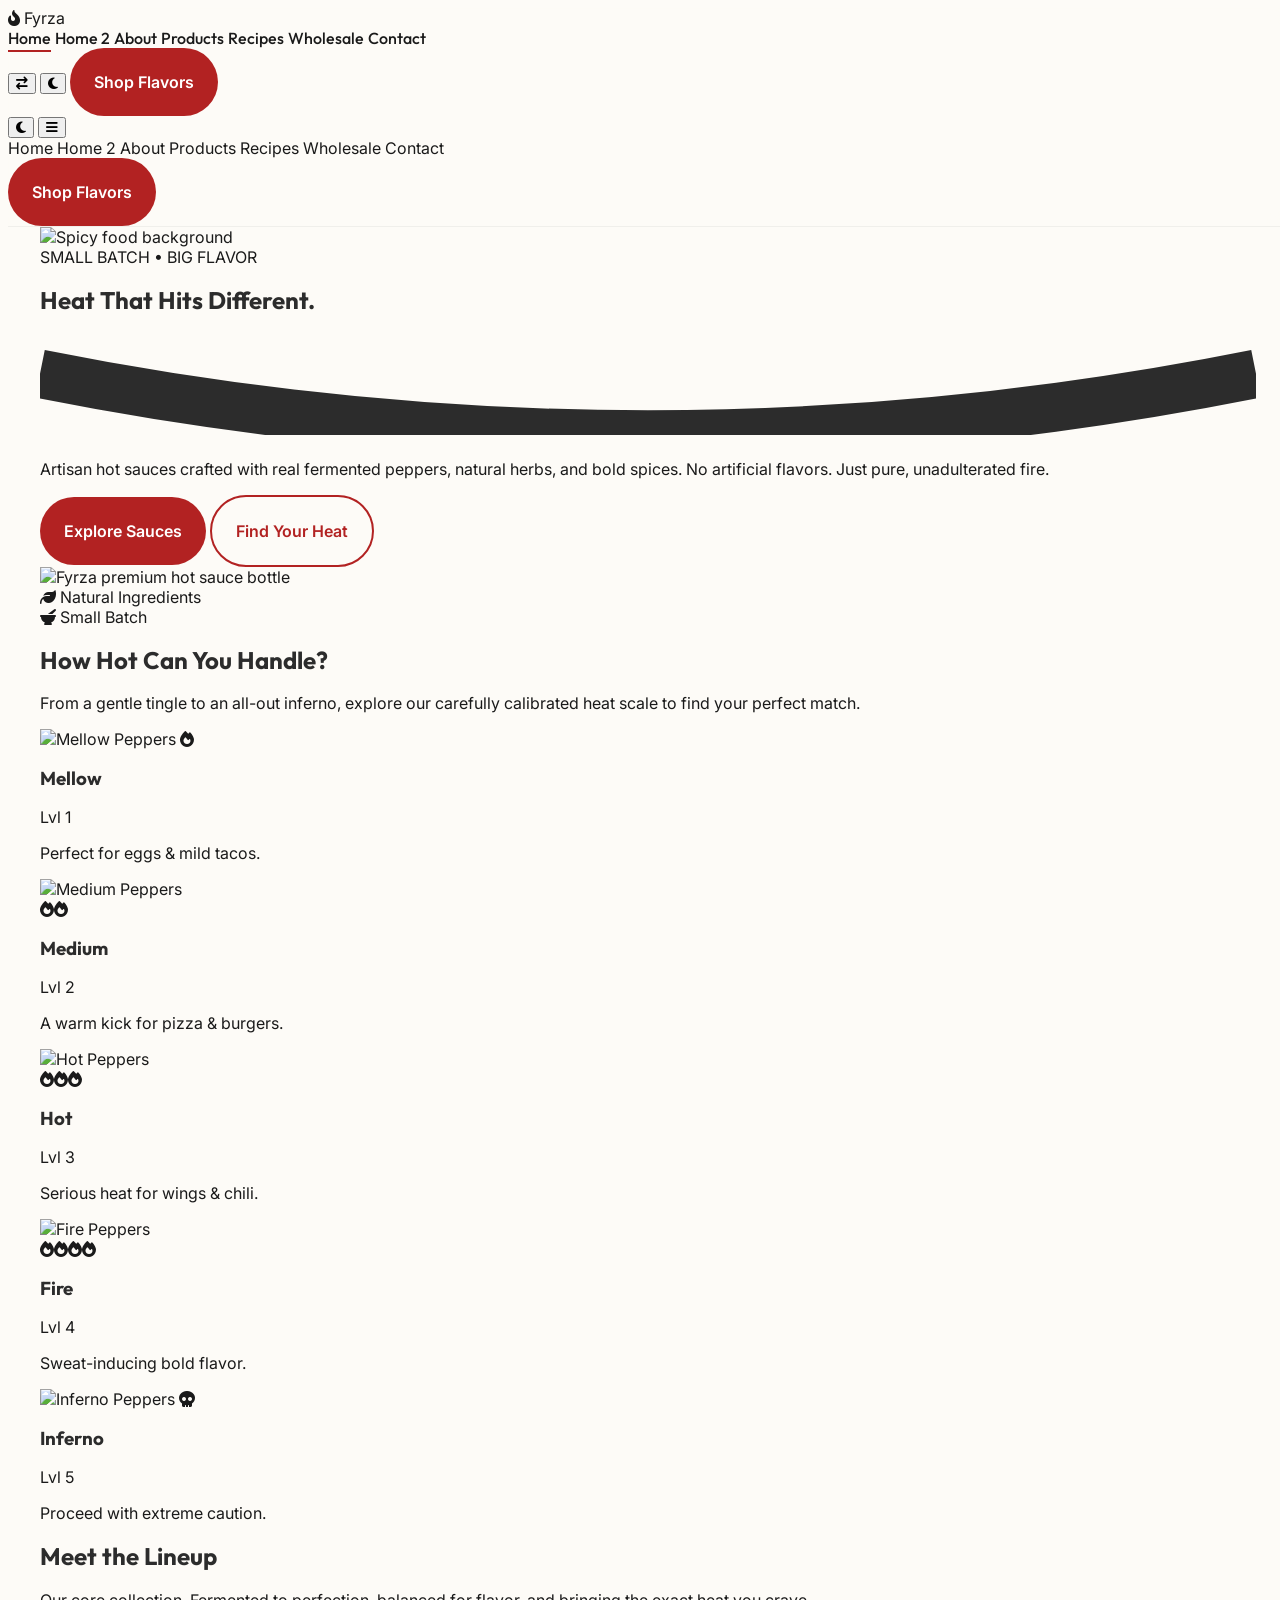
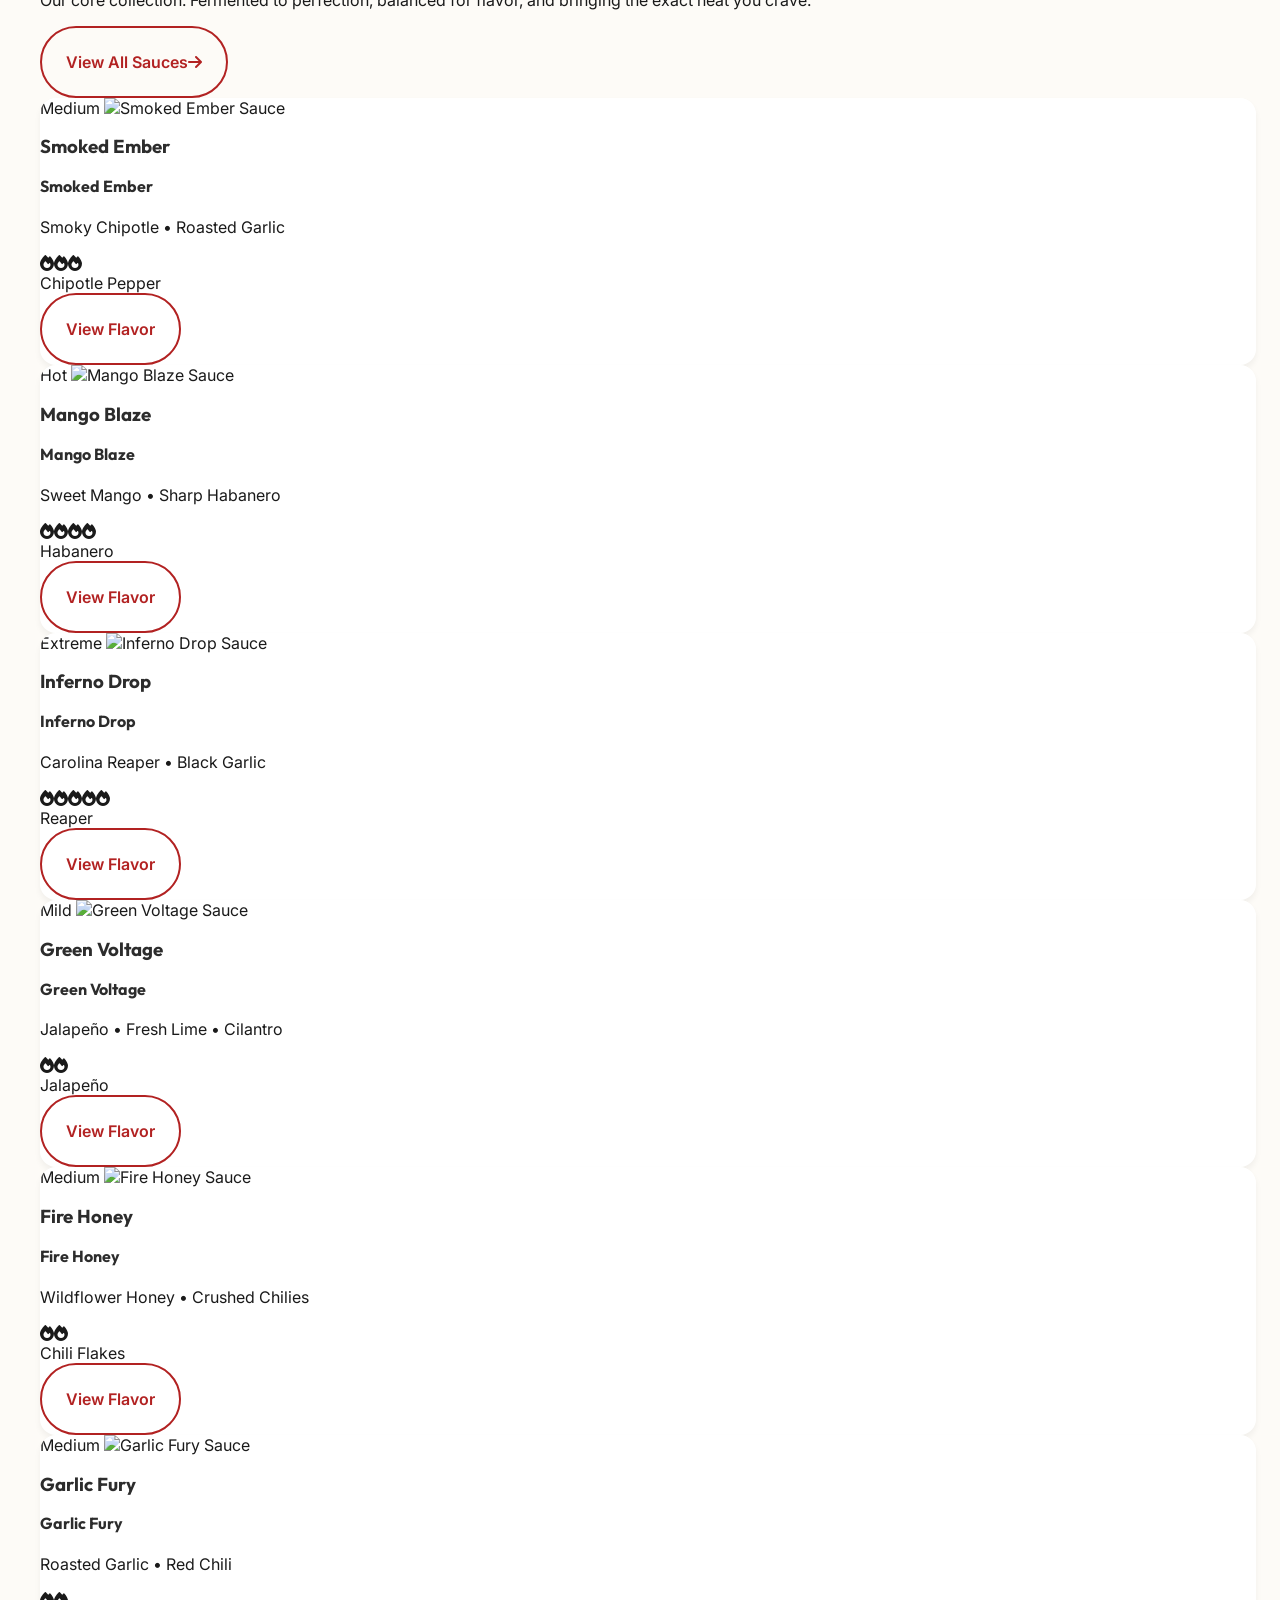
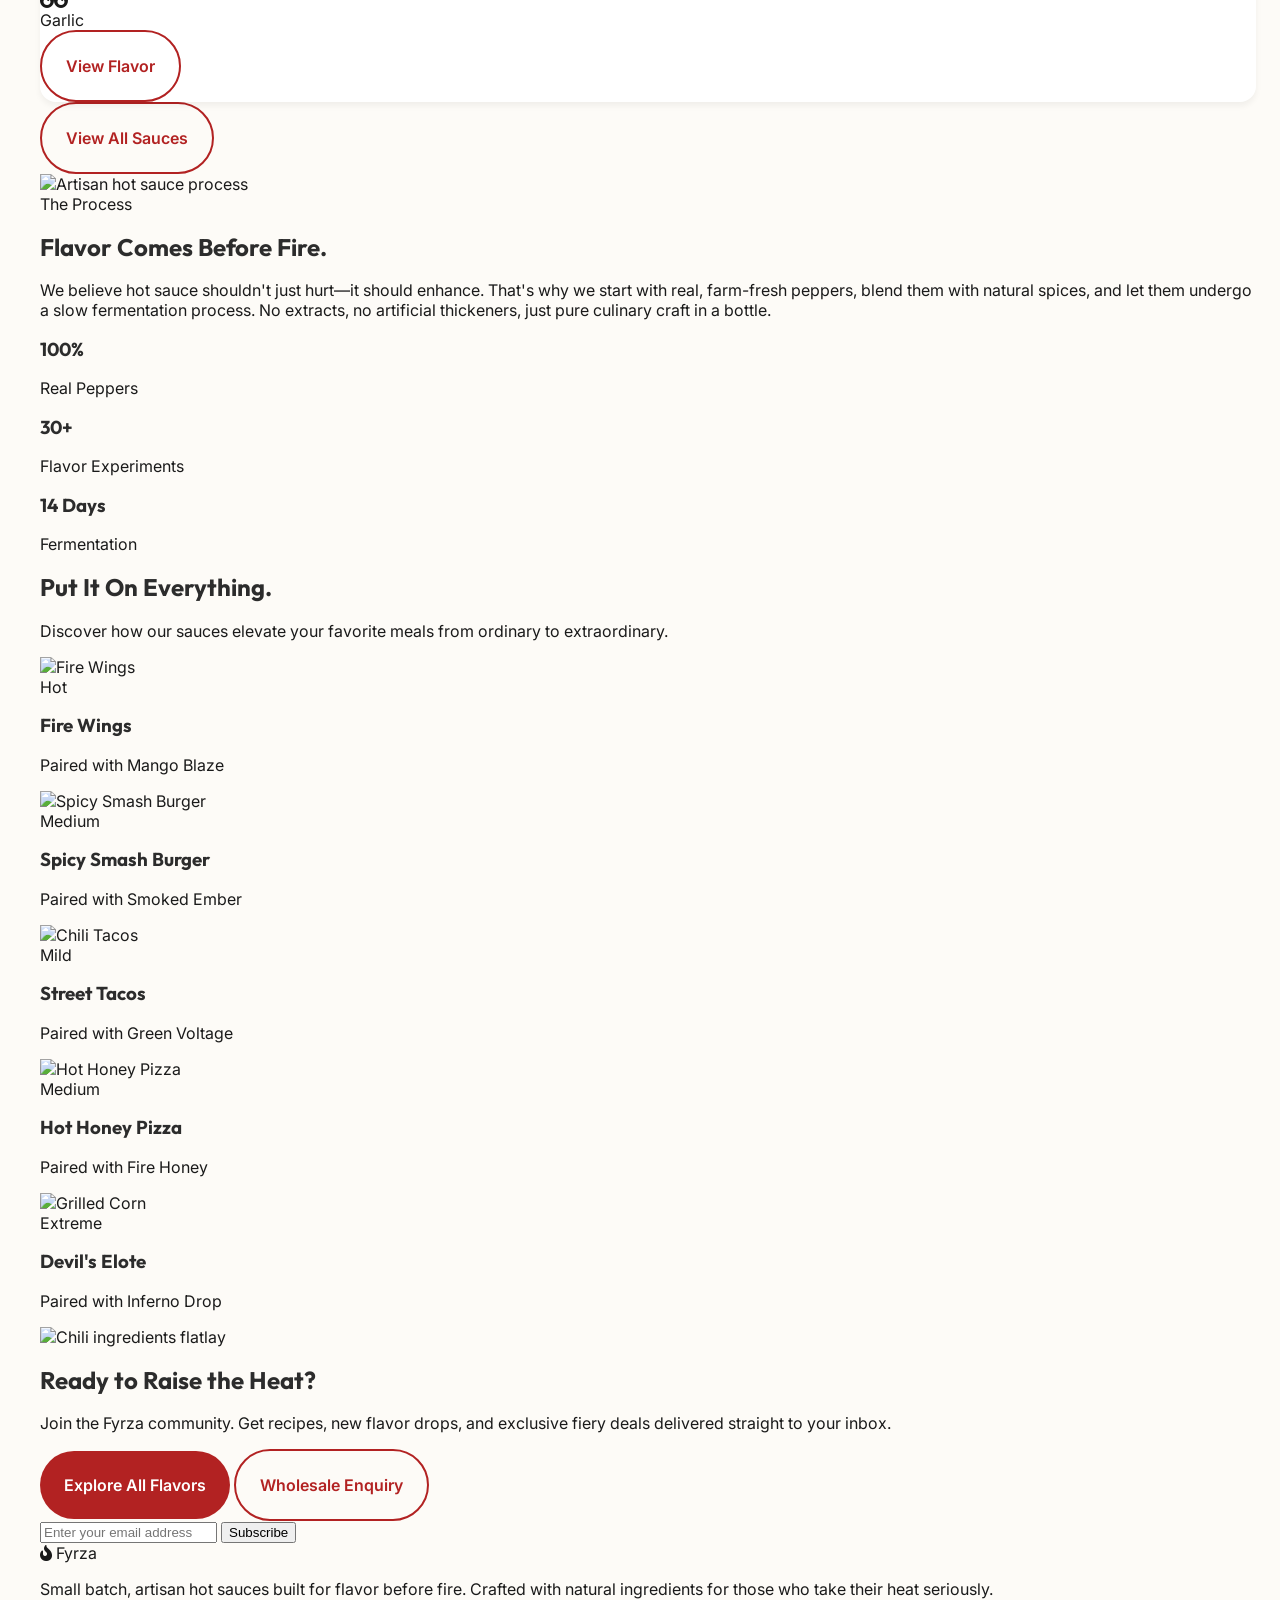
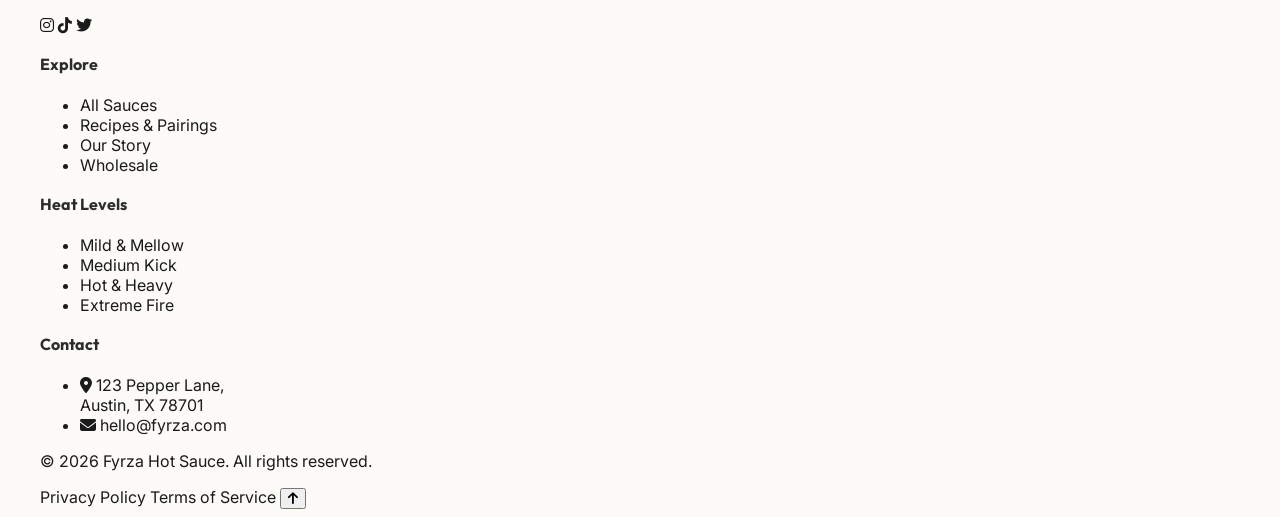
==== commit 8fc7589b: "corrections" ====
--- a/index.html
+++ b/index.html
@@ -65,7 +65,7 @@
                 </div>
 
                 <!-- Desktop Nav -->
-                <nav class="hidden lg:flex space-x-8 items-center" aria-label="Main Navigation">
+                <nav class="hidden lg:flex gap-8 items-center" aria-label="Main Navigation">
                     <a href="index.html" class="nav-link text-gray-900 dark:text-gray-100 py-2 active">Home</a>
                     <a href="home-2.html" class="nav-link text-gray-900 dark:text-gray-100 py-2">Home 2</a>
                     <a href="about.html" class="nav-link text-gray-900 dark:text-gray-100 py-2">About</a>
@@ -76,15 +76,15 @@
                 </nav>
 
                 <!-- Right Actions -->
-                <div class="hidden lg:flex items-center space-x-6">
+                <div class="hidden lg:flex items-center gap-6">
 
                     <button id="rtlToggle"
-                        class="text-gray-600 dark:text-gray-300 hover:text-brandRed transition-colors font-bold text-lg"
+                        class="w-10 h-10 rounded-full bg-gray-100 dark:bg-white/10 flex items-center justify-center text-gray-600 dark:text-gray-300 hover:bg-brandRed hover:text-white transition-colors"
                         aria-label="Toggle RTL">
                         <i class="fa-solid fa-arrow-right-arrow-left"></i>
                     </button>
                     <button id="themeToggle"
-                        class="text-gray-600 dark:text-gray-300 hover:text-brandRed transition-colors"
+                        class="w-10 h-10 rounded-full bg-gray-100 dark:bg-white/10 flex items-center justify-center text-gray-600 dark:text-gray-300 hover:bg-brandRed hover:text-white transition-colors"
                         aria-label="Toggle Dark Mode">
                         <i class="fa-solid fa-moon"></i>
                     </button>
@@ -95,7 +95,7 @@
 
                 <!-- Mobile Menu Button -->
                 <div class="lg:hidden flex items-center gap-4">
-                    <button id="themeToggleMobile" class="text-gray-600 dark:text-gray-300">
+                    <button id="themeToggleMobile" class="w-10 h-10 rounded-full bg-gray-100 dark:bg-white/10 flex items-center justify-center text-gray-600 dark:text-gray-300 hover:bg-brandRed hover:text-white transition-colors">
                         <i class="fa-solid fa-moon"></i>
                     </button>
                     <button id="mobileMenuBtn"
@@ -141,7 +141,7 @@
                 <img src="https://images.pexels.com/photos/1124038/pexels-photo-1124038.jpeg"
                     alt="Spicy food background" class="w-full h-full object-cover" data-aos="fade-in"
                     data-aos-duration="1500">
-                <div class="absolute inset-0 bg-brandCream/50 dark:bg-[#121212]/70 backdrop-blur-[2px]"></div>
+                <div class="absolute inset-0 bg-brandCream/60 dark:bg-[#121212]/70 backdrop-blur-[2px]"></div>
             </div>
 
             <div class="max-w-7xl mx-auto w-full relative z-10 grid lg:grid-cols-2 gap-12 items-center">
@@ -150,8 +150,8 @@
                         class="inline-block py-1 px-3 rounded-full bg-brandRed/10 text-brandRed font-semibold text-sm tracking-wider mb-6">SMALL
                         BATCH • BIG FLAVOR</span>
                     <h1 class="text-5xl sm:text-6xl lg:text-7xl font-display font-black leading-[1.1] mb-6">
-                        Heat That Hits <span class="text-brandOrange inline-block relative">Different.<svg
-                                class="absolute w-full h-3 -bottom-1 left-0 text-brandOrange opacity-50"
+                        Heat That Hits <span class="text-brandRed inline-block relative">Different.<svg
+                                class="absolute w-full h-3 -bottom-1 left-0 text-brandRed opacity-50"
                                 viewBox="0 0 100 10" preserveAspectRatio="none">
                                 <path d="M0 5 Q 50 15 100 5" stroke="currentColor" stroke-width="4" fill="none" />
                             </svg></span>
@@ -180,7 +180,7 @@
                         data-aos="fade-left" data-aos-delay="500">
                         <div
                             class="bg-white/90 dark:bg-gray-800/90 backdrop-blur-sm px-4 py-2 rounded-lg shadow-lg border border-gray-100 dark:border-gray-700 flex items-center gap-2">
-                            <i class="fa-solid fa-leaf text-green-500"></i>
+                            <i class="fa-solid fa-leaf text-brandRed"></i>
                             <span class="text-sm font-semibold">Natural Ingredients</span>
                         </div>
                     </div>
@@ -188,7 +188,7 @@
                         data-aos="fade-right" data-aos-delay="600">
                         <div
                             class="bg-white/90 dark:bg-gray-800/90 backdrop-blur-sm px-4 py-2 rounded-lg shadow-lg border border-gray-100 dark:border-gray-700 flex items-center gap-2">
-                            <i class="fa-solid fa-mortar-pestle text-brandOrange"></i>
+                            <i class="fa-solid fa-mortar-pestle text-brandRed"></i>
                             <span class="text-sm font-semibold">Small Batch</span>
                         </div>
                     </div>
@@ -212,30 +212,30 @@
                     </div>
 
                     <!-- Level 1 -->
-                    <div class="group flex flex-col items-center text-center cursor-pointer" data-aos="fade-up"
+                    <div class="group flex flex-col items-center text-center cursor-pointer relative hover:z-50" data-aos="fade-up"
                         data-aos-delay="100">
                         <div
                             class="w-20 h-20 rounded-full bg-gray-50 dark:bg-gray-800 border-4 border-white dark:border-gray-900 shadow-xl flex items-center justify-center mb-4 transition-transform group-hover:scale-110 overflow-hidden relative">
                             <img src="https://images.pexels.com/photos/2893525/pexels-photo-2893525.jpeg" alt="Mellow Peppers"
                                 class="absolute inset-0 w-full h-full object-cover opacity-50 group-hover:opacity-100 transition-opacity">
-                            <i class="fa-solid fa-fire text-yellow-400 text-2xl relative z-10 drop-shadow-md"></i>
+                            <i class="fa-solid fa-fire text-brandRed text-2xl relative z-10 drop-shadow-md"></i>
                         </div>
                         <h3 class="text-lg font-bold mb-1">Mellow</h3>
                         <span class="text-xs font-semibold text-brandRed bg-brandRed/10 px-2 py-1 rounded-full mb-2">Lvl
                             1</span>
                         <p
-                            class="text-sm text-gray-500 opacity-0 group-hover:opacity-100 transition-opacity absolute mt-32 w-48 bg-white dark:bg-gray-800 p-3 rounded shadow-lg pointer-events-none z-20">
+                            class="text-sm text-gray-500 opacity-0 group-hover:opacity-100 transition-opacity absolute top-full mt-2 w-48 bg-white dark:bg-gray-800 p-3 rounded shadow-lg pointer-events-none z-20">
                             Perfect for eggs & mild tacos.</p>
                     </div>
 
                     <!-- Level 2 -->
-                    <div class="group flex flex-col items-center text-center cursor-pointer" data-aos="fade-up"
+                    <div class="group flex flex-col items-center text-center cursor-pointer relative hover:z-50" data-aos="fade-up"
                         data-aos-delay="200">
                         <div
                             class="w-20 h-20 rounded-full bg-gray-50 dark:bg-gray-800 border-4 border-white dark:border-gray-900 shadow-xl flex items-center justify-center mb-4 transition-transform group-hover:scale-110 overflow-hidden relative">
                             <img src="https://images.pexels.com/photos/32934476/pexels-photo-32934476.jpeg" alt="Medium Peppers"
                                 class="absolute inset-0 w-full h-full object-cover opacity-50 group-hover:opacity-100 transition-opacity">
-                            <div class="relative z-10 flex text-orange-400 drop-shadow-md">
+                            <div class="relative z-10 flex text-brandRed drop-shadow-md">
                                 <i class="fa-solid fa-fire"></i><i class="fa-solid fa-fire -ml-1"></i>
                             </div>
                         </div>
@@ -243,18 +243,18 @@
                         <span class="text-xs font-semibold text-brandRed bg-brandRed/10 px-2 py-1 rounded-full mb-2">Lvl
                             2</span>
                         <p
-                            class="text-sm text-gray-500 opacity-0 group-hover:opacity-100 transition-opacity absolute mt-32 w-48 bg-white dark:bg-gray-800 p-3 rounded shadow-lg pointer-events-none z-20">
+                            class="text-sm text-gray-500 opacity-0 group-hover:opacity-100 transition-opacity absolute top-full mt-2 w-48 bg-white dark:bg-gray-800 p-3 rounded shadow-lg pointer-events-none z-20">
                             A warm kick for pizza & burgers.</p>
                     </div>
 
                     <!-- Level 3 -->
-                    <div class="group flex flex-col items-center text-center cursor-pointer" data-aos="fade-up"
+                    <div class="group flex flex-col items-center text-center cursor-pointer relative hover:z-50" data-aos="fade-up"
                         data-aos-delay="300">
                         <div
                             class="w-20 h-20 rounded-full bg-gray-50 dark:bg-gray-800 border-4 border-white dark:border-gray-900 shadow-xl flex items-center justify-center mb-4 transition-transform group-hover:scale-110 overflow-hidden relative">
                             <img src="https://images.pexels.com/photos/9841263/pexels-photo-9841263.jpeg" alt="Hot Peppers"
                                 class="absolute inset-0 w-full h-full object-cover opacity-50 group-hover:opacity-100 transition-opacity">
-                            <div class="relative z-10 flex text-brandOrange drop-shadow-md">
+                            <div class="relative z-10 flex text-brandRed drop-shadow-md">
                                 <i class="fa-solid fa-fire"></i><i class="fa-solid fa-fire -ml-1"></i><i
                                     class="fa-solid fa-fire -ml-1"></i>
                             </div>
@@ -263,12 +263,12 @@
                         <span class="text-xs font-semibold text-brandRed bg-brandRed/10 px-2 py-1 rounded-full mb-2">Lvl
                             3</span>
                         <p
-                            class="text-sm text-gray-500 opacity-0 group-hover:opacity-100 transition-opacity absolute mt-32 w-48 bg-white dark:bg-gray-800 p-3 rounded shadow-lg pointer-events-none z-20">
+                            class="text-sm text-gray-500 opacity-0 group-hover:opacity-100 transition-opacity absolute top-full mt-2 w-48 bg-white dark:bg-gray-800 p-3 rounded shadow-lg pointer-events-none z-20">
                             Serious heat for wings & chili.</p>
                     </div>
 
                     <!-- Level 4 -->
-                    <div class="group flex flex-col items-center text-center cursor-pointer" data-aos="fade-up"
+                    <div class="group flex flex-col items-center text-center cursor-pointer relative hover:z-50" data-aos="fade-up"
                         data-aos-delay="400">
                         <div
                             class="w-20 h-20 rounded-full bg-gray-50 dark:bg-gray-800 border-4 border-white dark:border-gray-900 shadow-xl flex items-center justify-center mb-4 transition-transform group-hover:scale-110 overflow-hidden relative">
@@ -283,7 +283,7 @@
                         <span class="text-xs font-semibold text-brandRed bg-brandRed/10 px-2 py-1 rounded-full mb-2">Lvl
                             4</span>
                         <p
-                            class="text-sm text-gray-500 opacity-0 group-hover:opacity-100 transition-opacity absolute mt-32 w-48 bg-white dark:bg-gray-800 p-3 rounded shadow-lg pointer-events-none z-20">
+                            class="text-sm text-gray-500 opacity-0 group-hover:opacity-100 transition-opacity absolute top-full mt-2 w-48 bg-white dark:bg-gray-800 p-3 rounded shadow-lg pointer-events-none z-20">
                             Sweat-inducing bold flavor.</p>
                     </div>
 
@@ -309,7 +309,7 @@
         <!-- SECTION 3: Signature Flavor Lineup -->
         <section class="py-24 bg-gray-50 dark:bg-[#151515] section-padding">
             <div class="max-w-7xl mx-auto">
-                <div class="flex flex-col md:flex-row justify-between items-center mb-12" data-aos="fade-up">
+                <div class="flex flex-col md:flex-row justify-between items-end mb-12" data-aos="fade-up">
                     <div class="w-full md:w-auto mb-6 md:mb-0">
                         <h2 class="text-4xl md:text-5xl mb-4">Meet the Lineup</h2>
                         <p class="text-gray-600 dark:text-gray-400 max-w-xl">Our core collection. Fermented to
@@ -325,7 +325,7 @@
                         <div
                             class="relative h-64 overflow-hidden bg-gray-100 dark:bg-gray-800 p-6 flex justify-center items-center">
                             <span
-                                class="absolute top-4 right-4 bg-orange-100 text-orange-800 text-xs font-bold px-3 py-1 rounded-full z-10">Medium</span>
+                                class="absolute top-4 right-4 bg-brandRed text-white shadow-md text-xs font-bold px-3 py-1 rounded-full z-10">Medium</span>
                             <img src="https://images.unsplash.com/photo-1550989460-0adf9ea622e2?w=600&q=80"
                                 alt="Smoked Ember Sauce"
                                 class="h-full w-full object-cover transition-transform duration-700 group-hover:scale-110 absolute inset-0 brightness-50 dark:brightness-[0.6]">
@@ -337,7 +337,7 @@
                             <p class="text-gray-600 dark:text-gray-400 mb-4 text-sm flex-grow">Smoky Chipotle • Roasted
                                 Garlic</p>
                             <div class="flex items-center justify-between mb-6">
-                                <div class="flex gap-1 text-orange-400 text-sm">
+                                <div class="flex gap-1 text-brandRed text-sm">
                                     <i class="fa-solid fa-fire"></i><i class="fa-solid fa-fire"></i><i
                                         class="fa-solid fa-fire text-gray-300 dark:text-gray-600"></i>
                                 </div>
@@ -352,7 +352,7 @@
                         <div
                             class="relative h-64 overflow-hidden bg-gray-100 dark:bg-gray-800 p-6 flex justify-center items-center">
                             <span
-                                class="absolute top-4 right-4 bg-brandRed/10 text-brandRed text-xs font-bold px-3 py-1 rounded-full z-10">Hot</span>
+                                class="absolute top-4 right-4 bg-brandRed text-white shadow-md text-xs font-bold px-3 py-1 rounded-full z-10">Hot</span>
                             <img src="https://images.pexels.com/photos/16724962/pexels-photo-16724962.jpeg"
                                 alt="Mango Blaze Sauce"
                                 class="h-full w-full object-cover transition-transform duration-700 group-hover:scale-110 absolute inset-0 brightness-50 dark:brightness-[0.6]">
@@ -363,7 +363,7 @@
                             <p class="text-gray-600 dark:text-gray-400 mb-4 text-sm flex-grow">Sweet Mango • Sharp
                                 Habanero</p>
                             <div class="flex items-center justify-between mb-6">
-                                <div class="flex gap-1 text-brandOrange text-sm">
+                                <div class="flex gap-1 text-brandRed text-sm">
                                     <i class="fa-solid fa-fire"></i><i class="fa-solid fa-fire"></i><i
                                         class="fa-solid fa-fire"></i><i
                                         class="fa-solid fa-fire text-gray-300 dark:text-gray-600"></i>
@@ -379,7 +379,7 @@
                         <div
                             class="relative h-64 overflow-hidden bg-gray-100 dark:bg-gray-800 p-6 flex justify-center items-center">
                             <span
-                                class="absolute top-4 right-4 bg-red-900 text-white text-xs font-bold px-3 py-1 rounded-full z-10">Extreme</span>
+                                class="absolute top-4 right-4 bg-brandRed/30 text-white text-xs font-bold px-3 py-1 rounded-full z-10">Extreme</span>
                             <img src="https://images.pexels.com/photos/13716992/pexels-photo-13716992.jpeg"
                                 alt="Inferno Drop Sauce"
                                 class="h-full w-full object-cover transition-transform duration-700 group-hover:scale-110 absolute inset-0 brightness-50 dark:brightness-[0.6]">
@@ -406,7 +406,7 @@
                         <div
                             class="relative h-64 overflow-hidden bg-gray-100 dark:bg-gray-800 p-6 flex justify-center items-center">
                             <span
-                                class="absolute top-4 right-4 bg-green-100 text-green-800 text-xs font-bold px-3 py-1 rounded-full z-10">Mild</span>
+                                class="absolute top-4 right-4 bg-brandRed text-white shadow-md text-xs font-bold px-3 py-1 rounded-full z-10">Mild</span>
                             <img src="https://images.pexels.com/photos/9661245/pexels-photo-9661245.jpeg"
                                 alt="Green Voltage Sauce"
                                 class="h-full w-full object-cover transition-transform duration-700 group-hover:scale-110 absolute inset-0 brightness-50 dark:brightness-[0.6]">
@@ -417,7 +417,7 @@
                             <p class="text-gray-600 dark:text-gray-400 mb-4 text-sm flex-grow">Jalapeño • Fresh Lime •
                                 Cilantro</p>
                             <div class="flex items-center justify-between mb-6">
-                                <div class="flex gap-1 text-yellow-400 text-sm">
+                                <div class="flex gap-1 text-brandRed text-sm">
                                     <i class="fa-solid fa-fire"></i><i
                                         class="fa-solid fa-fire text-gray-300 dark:text-gray-600"></i>
                                 </div>
@@ -428,12 +428,12 @@
                     </div>
 
                     <!-- Card 5 -->
-                    <div class="sauce-card group flex flex-col h-full sm:col-span-2 lg:col-span-1 lg:col-start-auto sm:col-start-1"
+                    <div class="sauce-card group flex flex-col h-full"
                         data-aos="fade-up" data-aos-delay="500">
                         <div
                             class="relative h-64 overflow-hidden bg-gray-100 dark:bg-gray-800 p-6 flex justify-center items-center">
                             <span
-                                class="absolute top-4 right-4 bg-yellow-100 text-yellow-800 text-xs font-bold px-3 py-1 rounded-full z-10">Medium</span>
+                                class="absolute top-4 right-4 bg-brandRed text-white shadow-md text-xs font-bold px-3 py-1 rounded-full z-10">Medium</span>
                             <img src="https://images.pexels.com/photos/8455314/pexels-photo-8455314.jpeg"
                                 alt="Fire Honey Sauce"
                                 class="h-full w-full object-cover transition-transform duration-700 group-hover:scale-110 absolute inset-0 brightness-50 dark:brightness-[0.6]">
@@ -444,7 +444,7 @@
                             <p class="text-gray-600 dark:text-gray-400 mb-4 text-sm flex-grow">Wildflower Honey •
                                 Crushed Chilies</p>
                             <div class="flex items-center justify-between mb-6">
-                                <div class="flex gap-1 text-orange-400 text-sm">
+                                <div class="flex gap-1 text-brandRed text-sm">
                                     <i class="fa-solid fa-fire"></i><i class="fa-solid fa-fire"></i>
                                 </div>
                                 <span class="text-sm font-semibold text-gray-500">Chili Flakes</span>
@@ -453,8 +453,30 @@
                         </div>
                     </div>
 
-                    <!-- Empty div for alignment on tablet/desktop if needed, but flex wrap handles it. The request said "3 cards in one row on desktop, 2 in first row on tablet. Third centered." We have 5 cards here. 
-                    Grid col sm:grid-cols-2 lg:grid-cols-3 handles this automatically. Card 5 on SM is col-span-2, so it stretches. Let's make it look like a feature or center it. -->
+                    <!-- Card 6 -->
+                    <div class="sauce-card group flex flex-col h-full" data-aos="fade-up" data-aos-delay="600">
+                        <div
+                            class="relative h-64 overflow-hidden bg-gray-100 dark:bg-gray-800 p-6 flex justify-center items-center">
+                            <span
+                                class="absolute top-4 right-4 bg-brandRed text-white shadow-md text-xs font-bold px-3 py-1 rounded-full z-10">Medium</span>
+                            <img src="https://images.pexels.com/photos/884596/pexels-photo-884596.jpeg"
+                                alt="Garlic Fury Sauce"
+                                class="h-full w-full object-cover transition-transform duration-700 group-hover:scale-110 absolute inset-0 brightness-50 dark:brightness-[0.6]">
+                            <h3 class="relative z-10 text-4xl font-black text-white drop-shadow-md">Garlic Fury</h3>
+                        </div>
+                        <div class="p-6 flex flex-col flex-grow">
+                            <h4 class="text-2xl font-bold mb-2">Garlic Fury</h4>
+                            <p class="text-gray-600 dark:text-gray-400 mb-4 text-sm flex-grow">Roasted Garlic •
+                                Red Chili</p>
+                            <div class="flex items-center justify-between mb-6">
+                                <div class="flex gap-1 text-brandRed text-sm">
+                                    <i class="fa-solid fa-fire"></i><i class="fa-solid fa-fire"></i>
+                                </div>
+                                <span class="text-sm font-semibold text-gray-500">Garlic</span>
+                            </div>
+                            <a href="#" class="btn-outline w-full text-center">View Flavor</a>
+                        </div>
+                    </div>
                 </div>
 
                 <div class="mt-8 text-center md:hidden">
@@ -476,7 +498,7 @@
                     </div>
 
                     <div class="p-10 lg:p-16 text-white" data-aos="fade-left">
-                        <span class="text-brandOrange font-bold tracking-widest text-sm uppercase mb-4 block">The
+                        <span class="text-brandRed font-bold tracking-widest text-sm uppercase mb-4 block">The
                             Process</span>
                         <h2 class="text-4xl md:text-5xl font-display mb-6 text-white">Flavor Comes Before Fire.</h2>
                         <p class="text-gray-300 mb-8 text-lg leading-relaxed">
@@ -487,15 +509,15 @@
 
                         <div class="grid grid-cols-1 sm:grid-cols-3 gap-6 pt-8 border-t border-gray-700">
                             <div>
-                                <h3 class="text-3xl font-display font-bold text-brandOrange mb-1">100%</h3>
+                                <h3 class="text-3xl font-display font-bold text-brandRed mb-1">100%</h3>
                                 <p class="text-sm text-gray-400 font-medium">Real Peppers</p>
                             </div>
                             <div>
-                                <h3 class="text-3xl font-display font-bold text-brandOrange mb-1">30+</h3>
+                                <h3 class="text-3xl font-display font-bold text-brandRed mb-1">30+</h3>
                                 <p class="text-sm text-gray-400 font-medium">Flavor Experiments</p>
                             </div>
                             <div>
-                                <h3 class="text-3xl font-display font-bold text-brandOrange mb-1">14 Days</h3>
+                                <h3 class="text-3xl font-display font-bold text-brandRed mb-1">14 Days</h3>
                                 <p class="text-sm text-gray-400 font-medium">Fermentation</p>
                             </div>
                         </div>
@@ -538,7 +560,7 @@
                         <div
                             class="absolute inset-0 bg-gradient-to-t from-black/80 via-black/30 to-transparent flex flex-col justify-end p-6">
                             <span
-                                class="bg-orange-500 text-white text-xs font-bold px-2 py-1 rounded w-max mb-2">Medium</span>
+                                class="bg-brandRed text-white text-xs font-bold px-2 py-1 rounded w-max mb-2">Medium</span>
                             <h3 class="text-2xl font-bold text-white mb-1">Spicy Smash Burger</h3>
                             <p class="text-gray-300 text-sm">Paired with Smoked Ember</p>
                         </div>
@@ -570,7 +592,7 @@
                         <div
                             class="absolute inset-0 bg-gradient-to-t from-black/80 via-black/30 to-transparent flex flex-col justify-end p-6">
                             <span
-                                class="bg-yellow-500 text-black text-xs font-bold px-2 py-1 rounded w-max mb-2">Medium</span>
+                                class="bg-brandRed text-black text-xs font-bold px-2 py-1 rounded w-max mb-2">Medium</span>
                             <h3 class="text-2xl font-bold text-white mb-1">Hot Honey Pizza</h3>
                             <p class="text-gray-300 text-sm">Paired with Fire Honey</p>
                         </div>
@@ -585,7 +607,7 @@
                         <div
                             class="absolute inset-0 bg-gradient-to-t from-black/80 via-black/30 to-transparent flex flex-col justify-end p-6">
                             <span
-                                class="bg-red-900 text-white text-xs font-bold px-2 py-1 rounded w-max mb-2">Extreme</span>
+                                class="bg-brandRed/30 text-white text-xs font-bold px-2 py-1 rounded w-max mb-2">Extreme</span>
                             <h3 class="text-2xl font-bold text-white mb-1">Devil's Elote</h3>
                             <p class="text-gray-300 text-sm">Paired with Inferno Drop</p>
                         </div>
@@ -618,11 +640,11 @@
                         Enquiry</a>
                 </div>
 
-                <form class="max-w-md mx-auto relative group">
+                <form class="max-w-md mx-auto flex flex-col sm:block relative group gap-3">
                     <input type="email" placeholder="Enter your email address" required
-                        class="w-full bg-white/10 border border-white/20 rounded-full py-4 pl-6 pr-32 text-white placeholder-gray-400 focus:outline-none focus:border-brandRed transition-colors backdrop-blur-md">
+                        class="w-full bg-white/10 border border-white/20 rounded-full py-4 px-6 sm:pr-36 text-white placeholder-gray-400 focus:outline-none focus:border-brandRed transition-colors backdrop-blur-md">
                     <button type="submit"
-                        class="absolute right-2 top-2 bottom-2 bg-brandRed hover:bg-brandRedDark text-white font-bold rounded-full px-6 transition-colors">
+                        class="w-full sm:w-auto sm:absolute sm:right-2 sm:top-2 sm:bottom-2 py-4 sm:py-0 bg-brandRed hover:bg-brandRedDark text-white font-bold rounded-full px-6 transition-colors">
                         Subscribe
                     </button>
                 </form>
@@ -640,7 +662,7 @@
                     <a href="index.html" class="flex items-center gap-2 mb-6">
                         <i class="fa-solid fa-fire-flame-curved text-brandRed text-3xl"></i>
                         <span
-                            class="font-display font-black text-3xl tracking-tighter text-brandCharcoal dark:text-white">Fyrza</span>
+                            class="font-display font-black text-2xl tracking-tighter text-brandCharcoal dark:text-white">Fyrza</span>
                     </a>
                     <p class="text-gray-600 dark:text-gray-600 dark:text-gray-400 text-sm leading-relaxed mb-6">
                         Small batch, artisan hot sauces built for flavor before fire. Crafted with natural ingredients
@@ -684,9 +706,9 @@
                     <ul class="space-y-4">
                         <li><a href="#" class="text-gray-400 hover:text-brandRed transition-colors">Mild & Mellow</a>
                         </li>
-                        <li><a href="#" class="text-gray-400 hover:text-brandOrange transition-colors">Medium Kick</a>
+                        <li><a href="#" class="text-gray-400 hover:text-brandRed transition-colors">Medium Kick</a>
                         </li>
-                        <li><a href="#" class="text-gray-400 hover:text-orange-500 transition-colors">Hot & Heavy</a>
+                        <li><a href="#" class="text-gray-400 hover:text-brandRed transition-colors">Hot & Heavy</a>
                         </li>
                         <li><a href="#" class="text-gray-400 hover:text-red-500 transition-colors">Extreme Fire</a></li>
                     </ul>
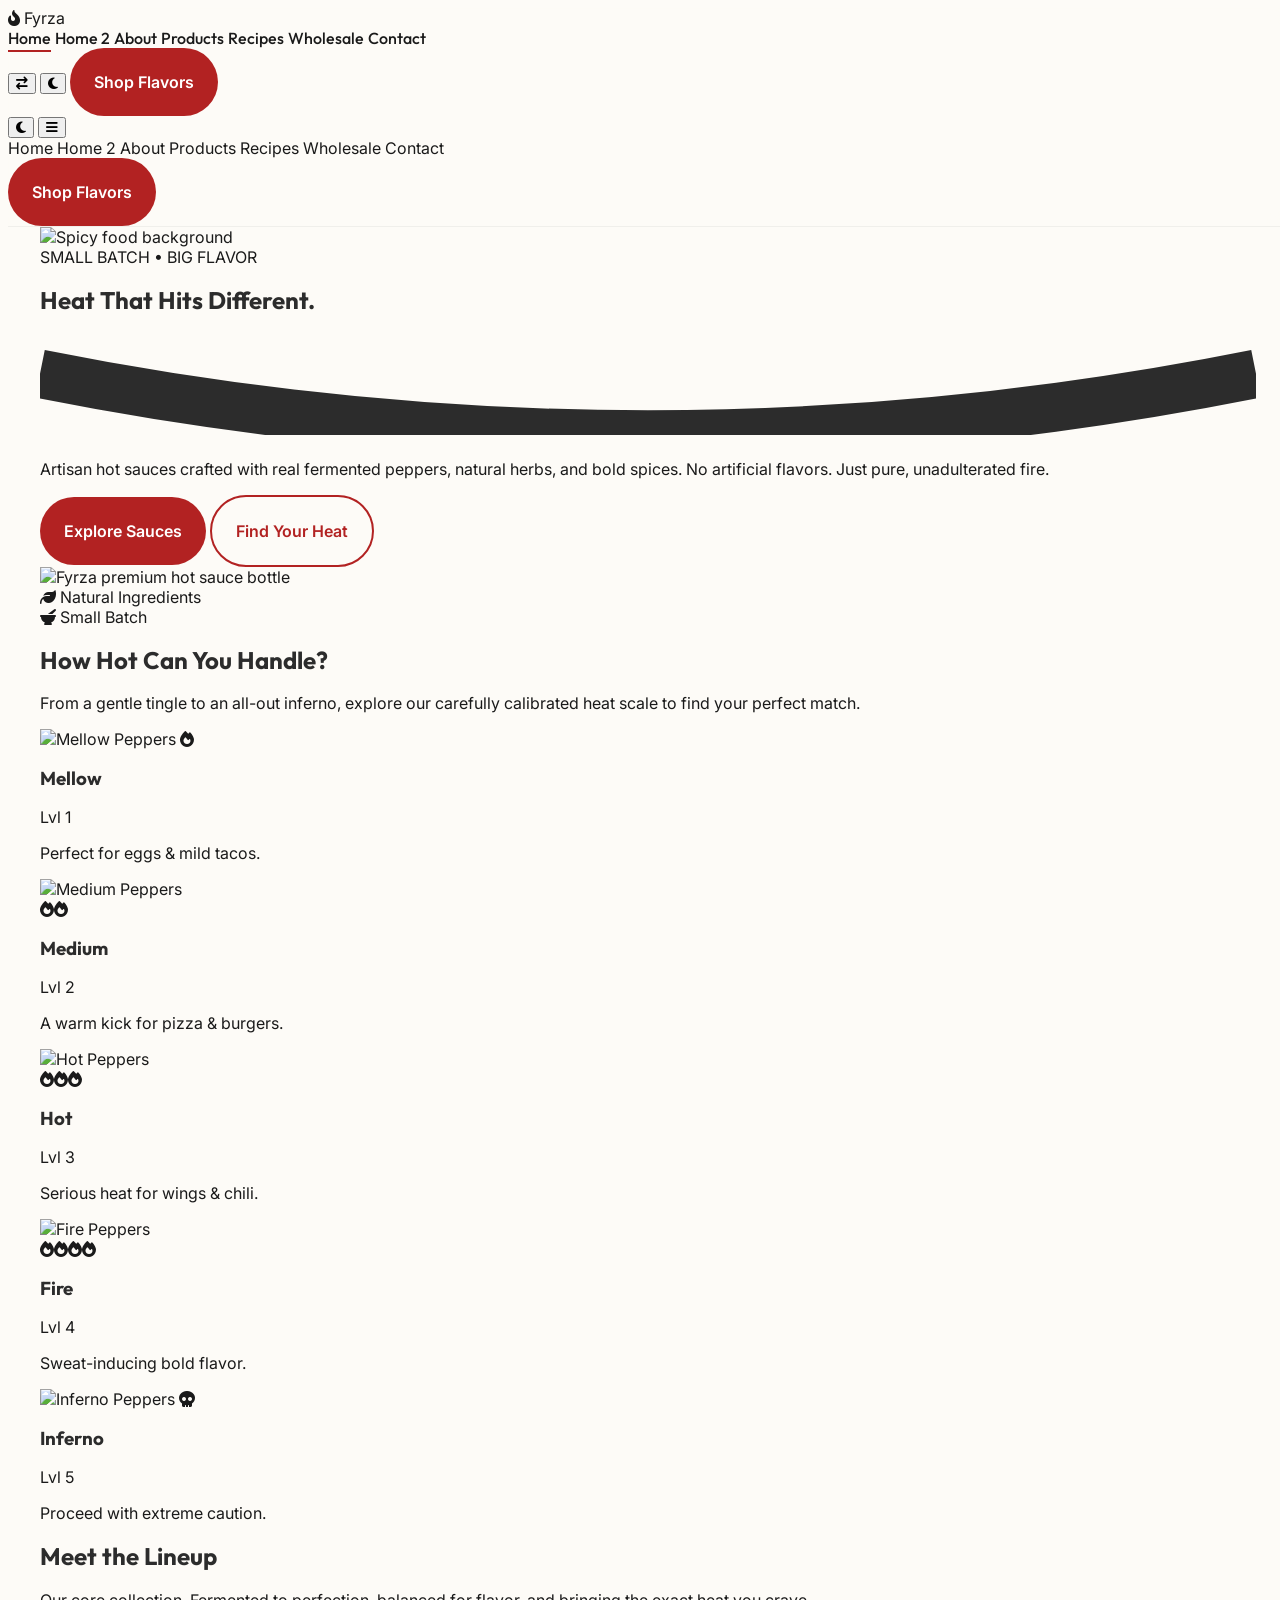
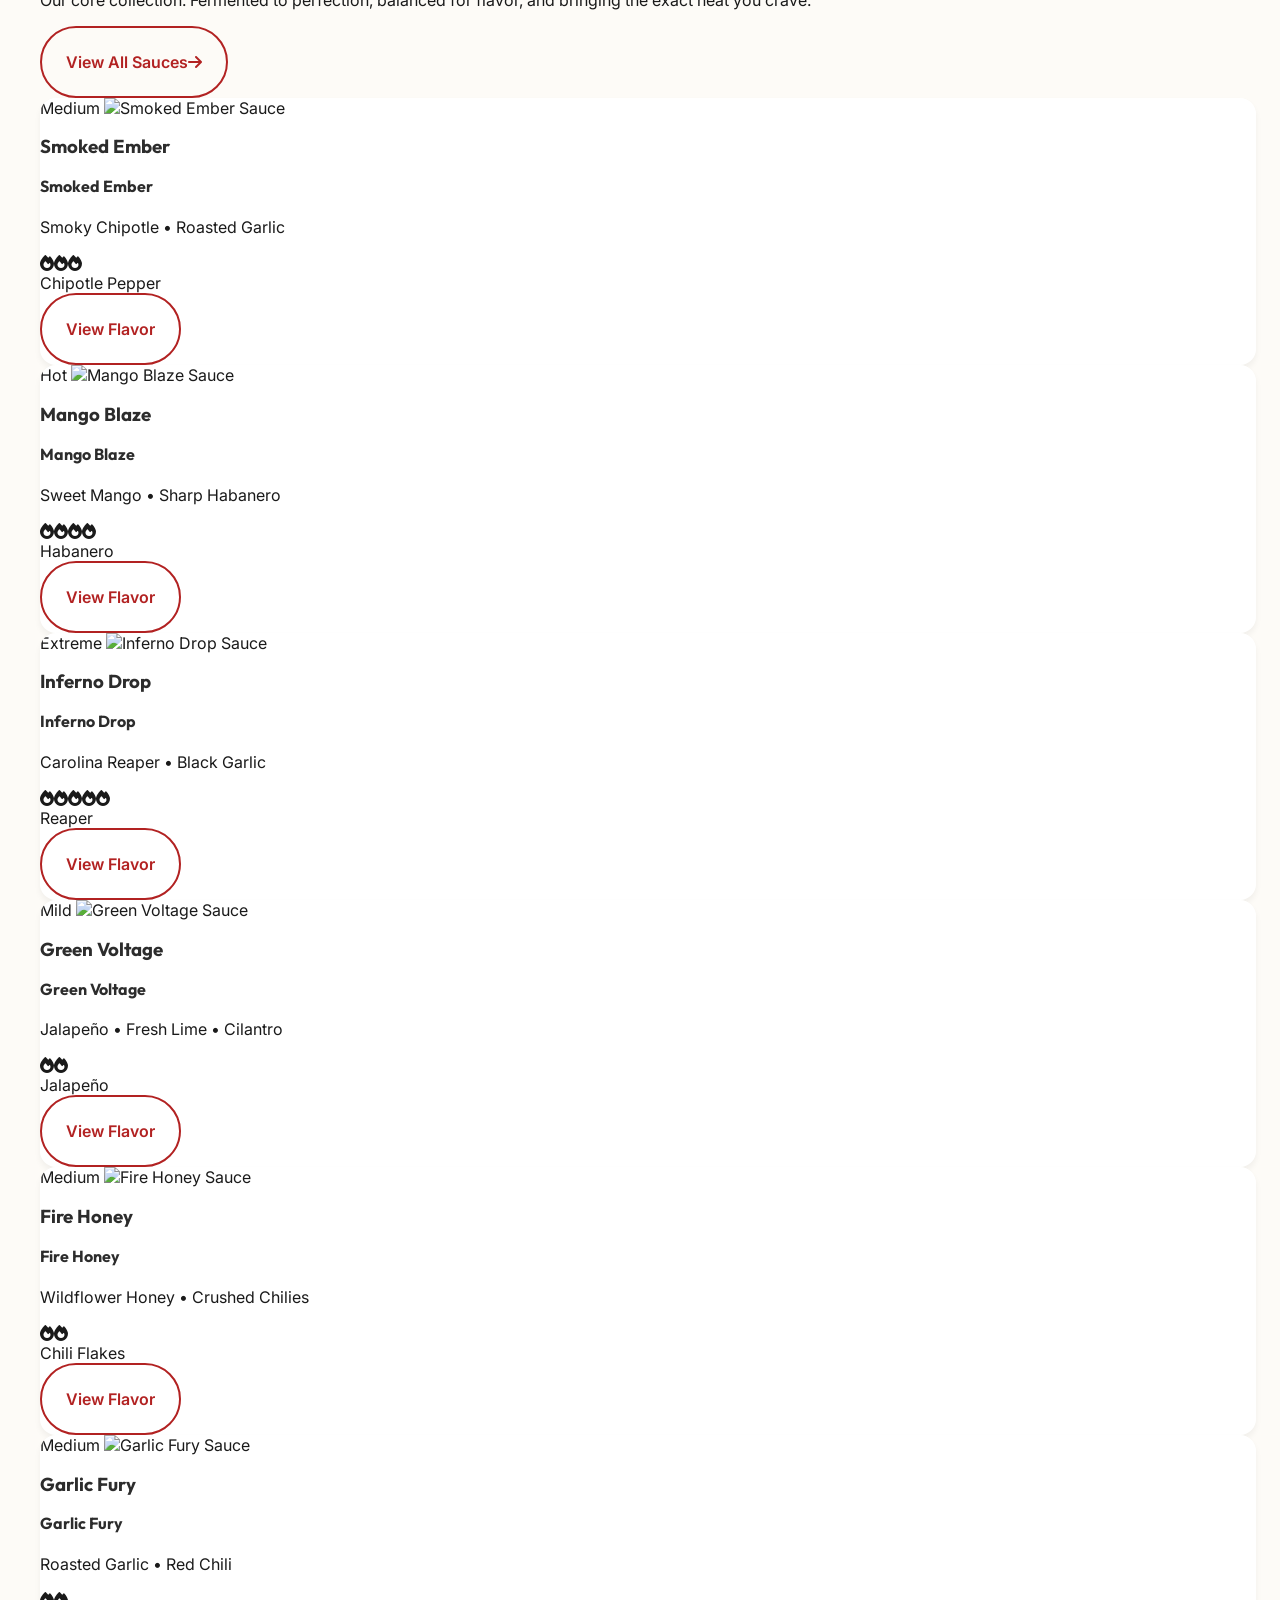
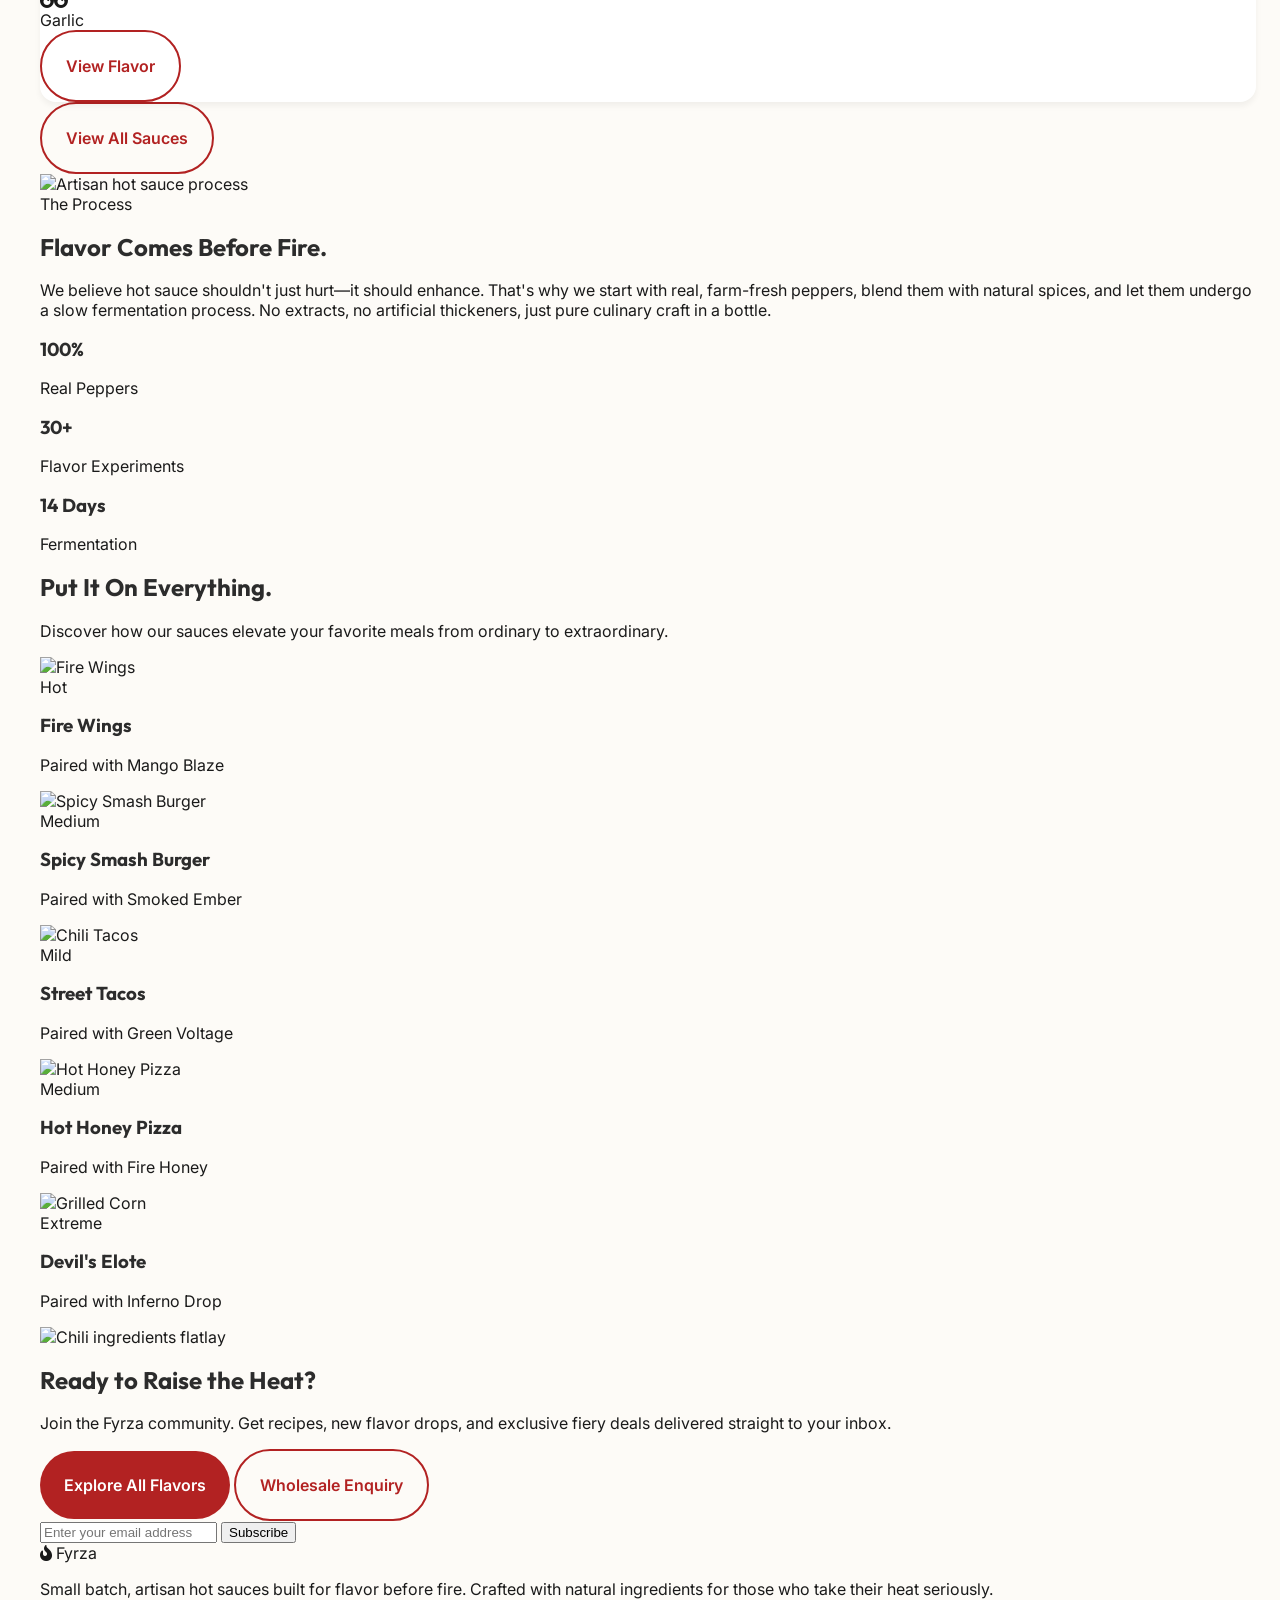
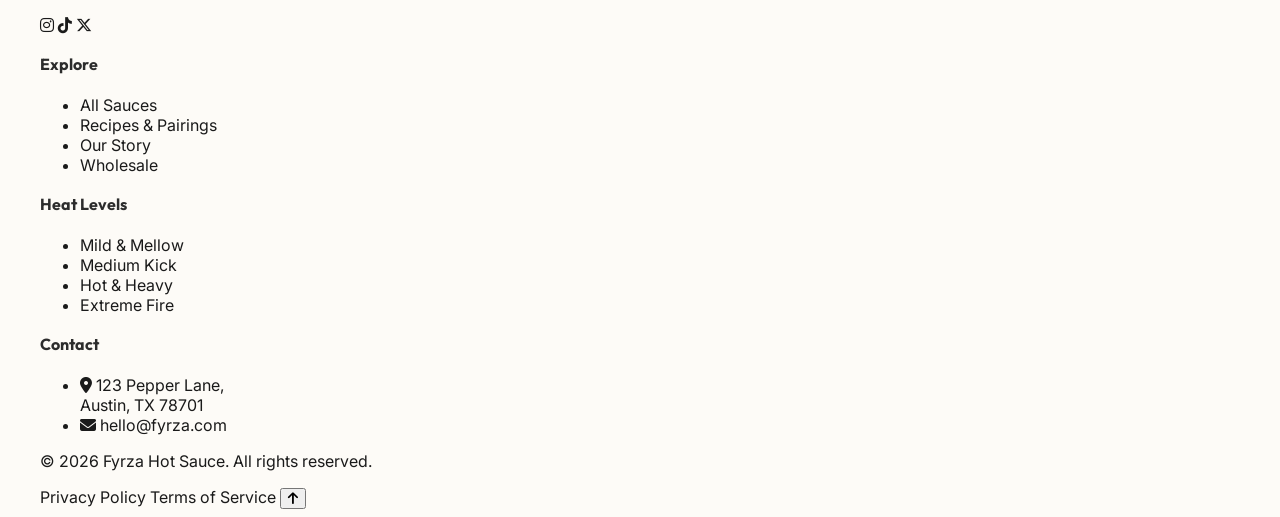
==== commit c0871c25: "changes" ====
--- a/index.html
+++ b/index.html
@@ -1,757 +1,4 @@
 <!DOCTYPE html>
-<html lang="en">
-
-<head>
-    <meta charset="UTF-8">
-    <meta name="viewport" content="width=device-width, initial-scale=1.0, maximum-scale=1.0">
-    <title>Fyrza - Heat That Hits Different | Premium Hot Sauce</title>
-    <meta name="description"
-        content="Fyrza creates small batch, high quality artisan hot sauces designed to turn up the flavor on every meal.">
-
-    <!-- Google Fonts -->
-    <link rel="preconnect" href="https://fonts.googleapis.com">
-    <link rel="preconnect" href="https://fonts.gstatic.com" crossorigin>
-
-    <!-- Icons -->
-    <link rel="stylesheet" href="https://cdnjs.cloudflare.com/ajax/libs/font-awesome/6.4.0/css/all.min.css">
-
-    <!-- AOS Animations -->
-    <link href="https://unpkg.com/aos@2.3.1/dist/aos.css" rel="stylesheet">
-
-    <!-- Tailwind CSS -->
-    <script src="https://cdn.tailwindcss.com"></script>
-    <script>
-        tailwind.config = {
-            darkMode: 'class',
-            theme: {
-                extend: {
-                    colors: {
-                        brandRed: '#B22222',
-                        brandRedDark: '#8B0000',
-                        brandCharcoal: '#2C2C2C',
-                        brandOrange: '#FF4500',
-                        brandCream: '#FDFBF7'
-                    },
-                    fontFamily: {
-                        sans: ['Inter', 'sans-serif'],
-                        display: ['Outfit', 'sans-serif']
-                    }
-                }
-            }
-        }
-    </script>
-
-    <!-- Custom CSS -->
-    <link rel="stylesheet" href="assets/css/style.css">
-    <link rel="stylesheet" href="assets/css/dark-mode.css">
-    <link rel="stylesheet" href="assets/css/rtl.css">
-    <link rel="icon" type="image/svg+xml" href="favicon.svg">
-</head>
-
-<body class="antialiased overflow-x-hidden relative">
-
-    <!-- Global Header -->
-    <header id="globalHeader" class="fixed top-0 w-full z-50 transition-all duration-300">
-        <div class="max-w-7xl mx-auto px-4 sm:px-6 lg:px-8">
-            <div class="flex justify-between items-center h-20">
-                <!-- Logo -->
-                <div class="flex-shrink-0 flex items-center">
-                    <a href="index.html" class="flex items-center gap-2 group">
-                        <i
-                            class="fa-solid fa-fire-flame-curved text-brandRed text-3xl group-hover:scale-110 transition-transform"></i>
-                        <span
-                            class="font-display font-black text-2xl tracking-tighter text-brandCharcoal dark:text-brandCream">Fyrza</span>
-                    </a>
-                </div>
-
-                <!-- Desktop Nav -->
-                <nav class="hidden lg:flex gap-8 items-center" aria-label="Main Navigation">
-                    <a href="index.html" class="nav-link text-gray-900 dark:text-gray-100 py-2 active">Home</a>
-                    <a href="home-2.html" class="nav-link text-gray-900 dark:text-gray-100 py-2">Home 2</a>
-                    <a href="about.html" class="nav-link text-gray-900 dark:text-gray-100 py-2">About</a>
-                    <a href="products.html" class="nav-link text-gray-900 dark:text-gray-100 py-2">Products</a>
-                    <a href="recipes.html" class="nav-link text-gray-900 dark:text-gray-100 py-2">Recipes</a>
-                    <a href="wholesale.html" class="nav-link text-gray-900 dark:text-gray-100 py-2">Wholesale</a>
-                    <a href="contact.html" class="nav-link text-gray-900 dark:text-gray-100 py-2">Contact</a>
-                </nav>
-
-                <!-- Right Actions -->
-                <div class="hidden lg:flex items-center gap-6">
-
-                    <button id="rtlToggle"
-                        class="w-10 h-10 rounded-full bg-gray-100 dark:bg-white/10 flex items-center justify-center text-gray-600 dark:text-gray-300 hover:bg-brandRed hover:text-white transition-colors"
-                        aria-label="Toggle RTL">
-                        <i class="fa-solid fa-arrow-right-arrow-left"></i>
-                    </button>
-                    <button id="themeToggle"
-                        class="w-10 h-10 rounded-full bg-gray-100 dark:bg-white/10 flex items-center justify-center text-gray-600 dark:text-gray-300 hover:bg-brandRed hover:text-white transition-colors"
-                        aria-label="Toggle Dark Mode">
-                        <i class="fa-solid fa-moon"></i>
-                    </button>
-                    <a href="products.html" class="btn-primary">
-                        Shop Flavors
-                    </a>
-                </div>
-
-                <!-- Mobile Menu Button -->
-                <div class="lg:hidden flex items-center gap-4">
-                    <button id="themeToggleMobile" class="w-10 h-10 rounded-full bg-gray-100 dark:bg-white/10 flex items-center justify-center text-gray-600 dark:text-gray-300 hover:bg-brandRed hover:text-white transition-colors">
-                        <i class="fa-solid fa-moon"></i>
-                    </button>
-                    <button id="mobileMenuBtn"
-                        class="text-gray-600 dark:text-gray-300 hover:text-brandRed focus:outline-none"
-                        aria-label="Open Menu">
-                        <i class="fa-solid fa-bars text-2xl"></i>
-                    </button>
-                </div>
-            </div>
-        </div>
-
-        <!-- Mobile Menu (Hidden by default) -->
-        <div id="mobileMenu"
-            class="hidden lg:hidden bg-white dark:bg-gray-900 absolute w-full border-b border-gray-100 dark:border-gray-800 shadow-xl">
-            <div class="px-4 pt-2 pb-6 space-y-2">
-                <a href="index.html"
-                    class="block px-3 py-3 rounded-md text-base font-semibold text-brandRed bg-brandRed/10">Home</a>
-                <a href="home-2.html"
-                    class="block px-3 py-3 rounded-md text-base font-medium text-gray-900 dark:text-gray-100 hover:bg-gray-50 dark:hover:bg-gray-800">Home
-                    2</a>
-                <a href="about.html"
-                    class="block px-3 py-3 rounded-md text-base font-medium text-gray-900 dark:text-gray-100 hover:bg-gray-50 dark:hover:bg-gray-800">About</a>
-                <a href="products.html"
-                    class="block px-3 py-3 rounded-md text-base font-medium text-gray-900 dark:text-gray-100 hover:bg-gray-50 dark:hover:bg-gray-800">Products</a>
-                <a href="recipes.html"
-                    class="block px-3 py-3 rounded-md text-base font-medium text-gray-900 dark:text-gray-100 hover:bg-gray-50 dark:hover:bg-gray-800">Recipes</a>
-                <a href="wholesale.html"
-                    class="block px-3 py-3 rounded-md text-base font-medium text-gray-900 dark:text-gray-100 hover:bg-gray-50 dark:hover:bg-gray-800">Wholesale</a>
-                <a href="contact.html"
-                    class="block px-3 py-3 rounded-md text-base font-medium text-gray-900 dark:text-gray-100 hover:bg-gray-50 dark:hover:bg-gray-800">Contact</a>
-                <div class="mt-4 pt-4 border-t border-gray-200 dark:border-gray-700">
-                    <a href="products.html" class="btn-primary w-full text-center">Shop Flavors</a>
-                </div>
-            </div>
-        </div>
-    </header>
-
-    <main class="pt-20">
-        <!-- SECTION 1: Immersive Hero -->
-        <section class="relative min-h-[90vh] flex items-center section-padding overflow-hidden">
-            <!-- Background Image -->
-            <div class="absolute inset-0 z-0">
-                <img src="https://images.pexels.com/photos/1124038/pexels-photo-1124038.jpeg"
-                    alt="Spicy food background" class="w-full h-full object-cover" data-aos="fade-in"
-                    data-aos-duration="1500">
-                <div class="absolute inset-0 bg-brandCream/60 dark:bg-[#121212]/70 backdrop-blur-[2px]"></div>
-            </div>
-
-            <div class="max-w-7xl mx-auto w-full relative z-10 grid lg:grid-cols-2 gap-12 items-center">
-                <div class="max-w-2xl" data-aos="fade-right">
-                    <span
-                        class="inline-block py-1 px-3 rounded-full bg-brandRed/10 text-brandRed font-semibold text-sm tracking-wider mb-6">SMALL
-                        BATCH • BIG FLAVOR</span>
-                    <h1 class="text-5xl sm:text-6xl lg:text-7xl font-display font-black leading-[1.1] mb-6">
-                        Heat That Hits <span class="text-brandRed inline-block relative">Different.<svg
-                                class="absolute w-full h-3 -bottom-1 left-0 text-brandRed opacity-50"
-                                viewBox="0 0 100 10" preserveAspectRatio="none">
-                                <path d="M0 5 Q 50 15 100 5" stroke="currentColor" stroke-width="4" fill="none" />
-                            </svg></span>
-                    </h1>
-                    <p class="text-lg sm:text-xl text-gray-600 dark:text-gray-300 mb-8 max-w-lg leading-relaxed">
-                        Artisan hot sauces crafted with real fermented peppers, natural herbs, and bold spices. No
-                        artificial flavors. Just pure, unadulterated fire.
-                    </p>
-                    <div class="flex flex-col sm:flex-row gap-4">
-                        <a href="products.html" class="btn-primary w-full sm:w-auto text-lg">Explore Sauces</a>
-                        <a href="#heat-guide"
-                            class="btn-outline w-full sm:w-auto text-lg bg-white/50 dark:bg-transparent">Find Your
-                            Heat</a>
-                    </div>
-                </div>
-
-                <div class="relative h-[50vh] lg:h-[80vh] w-full flex justify-center items-center" data-aos="zoom-in-up"
-                    data-aos-delay="200">
-                    <!-- Main Bottle -->
-                    <img src="https://images.unsplash.com/photo-1607532941433-304659e8198a?w=800&q=80"
-                        alt="Fyrza premium hot sauce bottle"
-                        class="relative z-20 h-[80%] w-auto object-cover rounded-3xl drop-shadow-2xl hover:scale-105 transition-transform duration-700 border-4 border-white dark:border-gray-800">
-
-                    <!-- Floating Elements -->
-                    <div class="absolute top-1/4 right-10 z-30 animate-[bounce_5s_ease-in-out_infinite]"
-                        data-aos="fade-left" data-aos-delay="500">
-                        <div
-                            class="bg-white/90 dark:bg-gray-800/90 backdrop-blur-sm px-4 py-2 rounded-lg shadow-lg border border-gray-100 dark:border-gray-700 flex items-center gap-2">
-                            <i class="fa-solid fa-leaf text-brandRed"></i>
-                            <span class="text-sm font-semibold">Natural Ingredients</span>
-                        </div>
-                    </div>
-                    <div class="absolute bottom-1/4 left-10 z-30 animate-[bounce_6s_ease-in-out_infinite_alternate]"
-                        data-aos="fade-right" data-aos-delay="600">
-                        <div
-                            class="bg-white/90 dark:bg-gray-800/90 backdrop-blur-sm px-4 py-2 rounded-lg shadow-lg border border-gray-100 dark:border-gray-700 flex items-center gap-2">
-                            <i class="fa-solid fa-mortar-pestle text-brandRed"></i>
-                            <span class="text-sm font-semibold">Small Batch</span>
-                        </div>
-                    </div>
-                </div>
-            </div>
-        </section>
-
-        <!-- SECTION 2: Heat Level Guide -->
-        <section id="heat-guide" class="py-24 bg-white dark:bg-gray-900 section-padding">
-            <div class="max-w-7xl mx-auto">
-                <div class="text-center mb-16" data-aos="fade-up">
-                    <h2 class="text-4xl md:text-5xl mb-4">How Hot Can You Handle?</h2>
-                    <p class="text-gray-600 dark:text-gray-400 max-w-2xl mx-auto">From a gentle tingle to an all-out
-                        inferno, explore our carefully calibrated heat scale to find your perfect match.</p>
-                </div>
-
-                <div class="grid grid-cols-1 sm:grid-cols-2 md:grid-cols-5 gap-4 lg:gap-8 max-w-5xl mx-auto relative z-10">
-                    <!-- Progress Line (Desktop only) -->
-                    <div
-                        class="hidden md:block absolute top-1/2 left-[10%] right-[10%] h-1 bg-gray-200 dark:bg-gray-800 -z-10 -translate-y-1/2">
-                    </div>
-
-                    <!-- Level 1 -->
-                    <div class="group flex flex-col items-center text-center cursor-pointer relative hover:z-50" data-aos="fade-up"
-                        data-aos-delay="100">
-                        <div
-                            class="w-20 h-20 rounded-full bg-gray-50 dark:bg-gray-800 border-4 border-white dark:border-gray-900 shadow-xl flex items-center justify-center mb-4 transition-transform group-hover:scale-110 overflow-hidden relative">
-                            <img src="https://images.pexels.com/photos/2893525/pexels-photo-2893525.jpeg" alt="Mellow Peppers"
-                                class="absolute inset-0 w-full h-full object-cover opacity-50 group-hover:opacity-100 transition-opacity">
-                            <i class="fa-solid fa-fire text-brandRed text-2xl relative z-10 drop-shadow-md"></i>
-                        </div>
-                        <h3 class="text-lg font-bold mb-1">Mellow</h3>
-                        <span class="text-xs font-semibold text-brandRed bg-brandRed/10 px-2 py-1 rounded-full mb-2">Lvl
-                            1</span>
-                        <p
-                            class="text-sm text-gray-500 opacity-0 group-hover:opacity-100 transition-opacity absolute top-full mt-2 w-48 bg-white dark:bg-gray-800 p-3 rounded shadow-lg pointer-events-none z-20">
-                            Perfect for eggs & mild tacos.</p>
-                    </div>
-
-                    <!-- Level 2 -->
-                    <div class="group flex flex-col items-center text-center cursor-pointer relative hover:z-50" data-aos="fade-up"
-                        data-aos-delay="200">
-                        <div
-                            class="w-20 h-20 rounded-full bg-gray-50 dark:bg-gray-800 border-4 border-white dark:border-gray-900 shadow-xl flex items-center justify-center mb-4 transition-transform group-hover:scale-110 overflow-hidden relative">
-                            <img src="https://images.pexels.com/photos/32934476/pexels-photo-32934476.jpeg" alt="Medium Peppers"
-                                class="absolute inset-0 w-full h-full object-cover opacity-50 group-hover:opacity-100 transition-opacity">
-                            <div class="relative z-10 flex text-brandRed drop-shadow-md">
-                                <i class="fa-solid fa-fire"></i><i class="fa-solid fa-fire -ml-1"></i>
-                            </div>
-                        </div>
-                        <h3 class="text-lg font-bold mb-1">Medium</h3>
-                        <span class="text-xs font-semibold text-brandRed bg-brandRed/10 px-2 py-1 rounded-full mb-2">Lvl
-                            2</span>
-                        <p
-                            class="text-sm text-gray-500 opacity-0 group-hover:opacity-100 transition-opacity absolute top-full mt-2 w-48 bg-white dark:bg-gray-800 p-3 rounded shadow-lg pointer-events-none z-20">
-                            A warm kick for pizza & burgers.</p>
-                    </div>
-
-                    <!-- Level 3 -->
-                    <div class="group flex flex-col items-center text-center cursor-pointer relative hover:z-50" data-aos="fade-up"
-                        data-aos-delay="300">
-                        <div
-                            class="w-20 h-20 rounded-full bg-gray-50 dark:bg-gray-800 border-4 border-white dark:border-gray-900 shadow-xl flex items-center justify-center mb-4 transition-transform group-hover:scale-110 overflow-hidden relative">
-                            <img src="https://images.pexels.com/photos/9841263/pexels-photo-9841263.jpeg" alt="Hot Peppers"
-                                class="absolute inset-0 w-full h-full object-cover opacity-50 group-hover:opacity-100 transition-opacity">
-                            <div class="relative z-10 flex text-brandRed drop-shadow-md">
-                                <i class="fa-solid fa-fire"></i><i class="fa-solid fa-fire -ml-1"></i><i
-                                    class="fa-solid fa-fire -ml-1"></i>
-                            </div>
-                        </div>
-                        <h3 class="text-lg font-bold mb-1">Hot</h3>
-                        <span class="text-xs font-semibold text-brandRed bg-brandRed/10 px-2 py-1 rounded-full mb-2">Lvl
-                            3</span>
-                        <p
-                            class="text-sm text-gray-500 opacity-0 group-hover:opacity-100 transition-opacity absolute top-full mt-2 w-48 bg-white dark:bg-gray-800 p-3 rounded shadow-lg pointer-events-none z-20">
-                            Serious heat for wings & chili.</p>
-                    </div>
-
-                    <!-- Level 4 -->
-                    <div class="group flex flex-col items-center text-center cursor-pointer relative hover:z-50" data-aos="fade-up"
-                        data-aos-delay="400">
-                        <div
-                            class="w-20 h-20 rounded-full bg-gray-50 dark:bg-gray-800 border-4 border-white dark:border-gray-900 shadow-xl flex items-center justify-center mb-4 transition-transform group-hover:scale-110 overflow-hidden relative">
-                            <img src="https://images.pexels.com/photos/4590486/pexels-photo-4590486.jpeg" alt="Fire Peppers"
-                                class="absolute inset-0 w-full h-full object-cover opacity-50 group-hover:opacity-100 transition-opacity">
-                            <div class="relative z-10 flex text-brandRed drop-shadow-md">
-                                <i class="fa-solid fa-fire"></i><i class="fa-solid fa-fire -ml-1"></i><i
-                                    class="fa-solid fa-fire -ml-1"></i><i class="fa-solid fa-fire -ml-1"></i>
-                            </div>
-                        </div>
-                        <h3 class="text-lg font-bold mb-1">Fire</h3>
-                        <span class="text-xs font-semibold text-brandRed bg-brandRed/10 px-2 py-1 rounded-full mb-2">Lvl
-                            4</span>
-                        <p
-                            class="text-sm text-gray-500 opacity-0 group-hover:opacity-100 transition-opacity absolute top-full mt-2 w-48 bg-white dark:bg-gray-800 p-3 rounded shadow-lg pointer-events-none z-20">
-                            Sweat-inducing bold flavor.</p>
-                    </div>
-
-                    <!-- Level 5 -->
-                    <div class="group flex flex-col items-center text-center cursor-pointer col-span-2 md:col-span-1"
-                        data-aos="fade-up" data-aos-delay="500">
-                        <div
-                            class="w-24 h-24 md:w-20 md:h-20 rounded-full bg-gray-50 dark:bg-gray-800 border-4 border-brandRed shadow-xl flex items-center justify-center mb-4 transition-transform group-hover:scale-110 overflow-hidden relative shadow-[0_0_20px_rgba(178,34,34,0.4)]">
-                            <img src="https://images.pexels.com/photos/36902986/pexels-photo-36902986.jpeg" alt="Inferno Peppers"
-                                class="absolute inset-0 w-full h-full object-cover opacity-50 group-hover:opacity-100 transition-opacity mix-blend-multiply">
-                            <i class="fa-solid fa-skull text-brandRedDark text-3xl relative z-10"></i>
-                        </div>
-                        <h3 class="text-lg font-bold mb-1 text-brandRed">Inferno</h3>
-                        <span class="text-xs font-bold text-white bg-brandRed px-2 py-1 rounded-full mb-2">Lvl 5</span>
-                        <p
-                            class="text-sm text-gray-500 opacity-0 md:opacity-0 group-hover:opacity-100 transition-opacity absolute mt-[140px] md:mt-32 w-48 bg-white dark:bg-gray-800 p-3 rounded shadow-lg pointer-events-none z-20">
-                            Proceed with extreme caution.</p>
-                    </div>
-                </div>
-            </div>
-        </section>
-
-        <!-- SECTION 3: Signature Flavor Lineup -->
-        <section class="py-24 bg-gray-50 dark:bg-[#151515] section-padding">
-            <div class="max-w-7xl mx-auto">
-                <div class="flex flex-col md:flex-row justify-between items-end mb-12" data-aos="fade-up">
-                    <div class="w-full md:w-auto mb-6 md:mb-0">
-                        <h2 class="text-4xl md:text-5xl mb-4">Meet the Lineup</h2>
-                        <p class="text-gray-600 dark:text-gray-400 max-w-xl">Our core collection. Fermented to
-                            perfection, balanced for flavor, and bringing the exact heat you crave.</p>
-                    </div>
-                    <a href="products.html" class="hidden md:inline-flex btn-outline shrink-0">View All Sauces <i
-                            class="fa-solid fa-arrow-right ml-2"></i></a>
-                </div>
-
-                <div class="grid grid-cols-1 sm:grid-cols-2 lg:grid-cols-3 gap-8">
-                    <!-- Card 1 -->
-                    <div class="sauce-card group flex flex-col h-full" data-aos="fade-up" data-aos-delay="100">
-                        <div
-                            class="relative h-64 overflow-hidden bg-gray-100 dark:bg-gray-800 p-6 flex justify-center items-center">
-                            <span
-                                class="absolute top-4 right-4 bg-brandRed text-white shadow-md text-xs font-bold px-3 py-1 rounded-full z-10">Medium</span>
-                            <img src="https://images.unsplash.com/photo-1550989460-0adf9ea622e2?w=600&q=80"
-                                alt="Smoked Ember Sauce"
-                                class="h-full w-full object-cover transition-transform duration-700 group-hover:scale-110 absolute inset-0 brightness-50 dark:brightness-[0.6]">
-                            <!-- Using a placeholder bottle icon for the actual product if bottle image isn't available, but user requested unique images. Let's rely on the image. -->
-                            <h3 class="relative z-10 text-4xl font-black text-white drop-shadow-md">Smoked Ember</h3>
-                        </div>
-                        <div class="p-6 flex flex-col flex-grow">
-                            <h4 class="text-2xl font-bold mb-2">Smoked Ember</h4>
-                            <p class="text-gray-600 dark:text-gray-400 mb-4 text-sm flex-grow">Smoky Chipotle • Roasted
-                                Garlic</p>
-                            <div class="flex items-center justify-between mb-6">
-                                <div class="flex gap-1 text-brandRed text-sm">
-                                    <i class="fa-solid fa-fire"></i><i class="fa-solid fa-fire"></i><i
-                                        class="fa-solid fa-fire text-gray-300 dark:text-gray-600"></i>
-                                </div>
-                                <span class="text-sm font-semibold text-gray-500">Chipotle Pepper</span>
-                            </div>
-                            <a href="#" class="btn-outline w-full text-center">View Flavor</a>
-                        </div>
-                    </div>
-
-                    <!-- Card 2 -->
-                    <div class="sauce-card group flex flex-col h-full" data-aos="fade-up" data-aos-delay="200">
-                        <div
-                            class="relative h-64 overflow-hidden bg-gray-100 dark:bg-gray-800 p-6 flex justify-center items-center">
-                            <span
-                                class="absolute top-4 right-4 bg-brandRed text-white shadow-md text-xs font-bold px-3 py-1 rounded-full z-10">Hot</span>
-                            <img src="https://images.pexels.com/photos/16724962/pexels-photo-16724962.jpeg"
-                                alt="Mango Blaze Sauce"
-                                class="h-full w-full object-cover transition-transform duration-700 group-hover:scale-110 absolute inset-0 brightness-50 dark:brightness-[0.6]">
-                            <h3 class="relative z-10 text-4xl font-black text-white drop-shadow-md">Mango Blaze</h3>
-                        </div>
-                        <div class="p-6 flex flex-col flex-grow">
-                            <h4 class="text-2xl font-bold mb-2">Mango Blaze</h4>
-                            <p class="text-gray-600 dark:text-gray-400 mb-4 text-sm flex-grow">Sweet Mango • Sharp
-                                Habanero</p>
-                            <div class="flex items-center justify-between mb-6">
-                                <div class="flex gap-1 text-brandRed text-sm">
-                                    <i class="fa-solid fa-fire"></i><i class="fa-solid fa-fire"></i><i
-                                        class="fa-solid fa-fire"></i><i
-                                        class="fa-solid fa-fire text-gray-300 dark:text-gray-600"></i>
-                                </div>
-                                <span class="text-sm font-semibold text-gray-500">Habanero</span>
-                            </div>
-                            <a href="#" class="btn-outline w-full text-center">View Flavor</a>
-                        </div>
-                    </div>
-
-                    <!-- Card 3 -->
-                    <div class="sauce-card group flex flex-col h-full" data-aos="fade-up" data-aos-delay="300">
-                        <div
-                            class="relative h-64 overflow-hidden bg-gray-100 dark:bg-gray-800 p-6 flex justify-center items-center">
-                            <span
-                                class="absolute top-4 right-4 bg-brandRed/30 text-white text-xs font-bold px-3 py-1 rounded-full z-10">Extreme</span>
-                            <img src="https://images.pexels.com/photos/13716992/pexels-photo-13716992.jpeg"
-                                alt="Inferno Drop Sauce"
-                                class="h-full w-full object-cover transition-transform duration-700 group-hover:scale-110 absolute inset-0 brightness-50 dark:brightness-[0.6]">
-                            <h3 class="relative z-10 text-4xl font-black text-white drop-shadow-md">Inferno Drop</h3>
-                        </div>
-                        <div class="p-6 flex flex-col flex-grow">
-                            <h4 class="text-2xl font-bold mb-2">Inferno Drop</h4>
-                            <p class="text-gray-600 dark:text-gray-400 mb-4 text-sm flex-grow">Carolina Reaper • Black
-                                Garlic</p>
-                            <div class="flex items-center justify-between mb-6">
-                                <div class="flex gap-1 text-brandRed text-sm">
-                                    <i class="fa-solid fa-fire"></i><i class="fa-solid fa-fire"></i><i
-                                        class="fa-solid fa-fire"></i><i class="fa-solid fa-fire"></i><i
-                                        class="fa-solid fa-fire"></i>
-                                </div>
-                                <span class="text-sm font-semibold text-gray-500">Reaper</span>
-                            </div>
-                            <a href="#" class="btn-outline w-full text-center">View Flavor</a>
-                        </div>
-                    </div>
-
-                    <!-- Card 4 -->
-                    <div class="sauce-card group flex flex-col h-full" data-aos="fade-up" data-aos-delay="400">
-                        <div
-                            class="relative h-64 overflow-hidden bg-gray-100 dark:bg-gray-800 p-6 flex justify-center items-center">
-                            <span
-                                class="absolute top-4 right-4 bg-brandRed text-white shadow-md text-xs font-bold px-3 py-1 rounded-full z-10">Mild</span>
-                            <img src="https://images.pexels.com/photos/9661245/pexels-photo-9661245.jpeg"
-                                alt="Green Voltage Sauce"
-                                class="h-full w-full object-cover transition-transform duration-700 group-hover:scale-110 absolute inset-0 brightness-50 dark:brightness-[0.6]">
-                            <h3 class="relative z-10 text-4xl font-black text-white drop-shadow-md">Green Voltage</h3>
-                        </div>
-                        <div class="p-6 flex flex-col flex-grow">
-                            <h4 class="text-2xl font-bold mb-2">Green Voltage</h4>
-                            <p class="text-gray-600 dark:text-gray-400 mb-4 text-sm flex-grow">Jalapeño • Fresh Lime •
-                                Cilantro</p>
-                            <div class="flex items-center justify-between mb-6">
-                                <div class="flex gap-1 text-brandRed text-sm">
-                                    <i class="fa-solid fa-fire"></i><i
-                                        class="fa-solid fa-fire text-gray-300 dark:text-gray-600"></i>
-                                </div>
-                                <span class="text-sm font-semibold text-gray-500">Jalapeño</span>
-                            </div>
-                            <a href="#" class="btn-outline w-full text-center">View Flavor</a>
-                        </div>
-                    </div>
-
-                    <!-- Card 5 -->
-                    <div class="sauce-card group flex flex-col h-full"
-                        data-aos="fade-up" data-aos-delay="500">
-                        <div
-                            class="relative h-64 overflow-hidden bg-gray-100 dark:bg-gray-800 p-6 flex justify-center items-center">
-                            <span
-                                class="absolute top-4 right-4 bg-brandRed text-white shadow-md text-xs font-bold px-3 py-1 rounded-full z-10">Medium</span>
-                            <img src="https://images.pexels.com/photos/8455314/pexels-photo-8455314.jpeg"
-                                alt="Fire Honey Sauce"
-                                class="h-full w-full object-cover transition-transform duration-700 group-hover:scale-110 absolute inset-0 brightness-50 dark:brightness-[0.6]">
-                            <h3 class="relative z-10 text-4xl font-black text-white drop-shadow-md">Fire Honey</h3>
-                        </div>
-                        <div class="p-6 flex flex-col flex-grow">
-                            <h4 class="text-2xl font-bold mb-2">Fire Honey</h4>
-                            <p class="text-gray-600 dark:text-gray-400 mb-4 text-sm flex-grow">Wildflower Honey •
-                                Crushed Chilies</p>
-                            <div class="flex items-center justify-between mb-6">
-                                <div class="flex gap-1 text-brandRed text-sm">
-                                    <i class="fa-solid fa-fire"></i><i class="fa-solid fa-fire"></i>
-                                </div>
-                                <span class="text-sm font-semibold text-gray-500">Chili Flakes</span>
-                            </div>
-                            <a href="#" class="btn-outline w-full text-center">View Flavor</a>
-                        </div>
-                    </div>
-
-                    <!-- Card 6 -->
-                    <div class="sauce-card group flex flex-col h-full" data-aos="fade-up" data-aos-delay="600">
-                        <div
-                            class="relative h-64 overflow-hidden bg-gray-100 dark:bg-gray-800 p-6 flex justify-center items-center">
-                            <span
-                                class="absolute top-4 right-4 bg-brandRed text-white shadow-md text-xs font-bold px-3 py-1 rounded-full z-10">Medium</span>
-                            <img src="https://images.pexels.com/photos/884596/pexels-photo-884596.jpeg"
-                                alt="Garlic Fury Sauce"
-                                class="h-full w-full object-cover transition-transform duration-700 group-hover:scale-110 absolute inset-0 brightness-50 dark:brightness-[0.6]">
-                            <h3 class="relative z-10 text-4xl font-black text-white drop-shadow-md">Garlic Fury</h3>
-                        </div>
-                        <div class="p-6 flex flex-col flex-grow">
-                            <h4 class="text-2xl font-bold mb-2">Garlic Fury</h4>
-                            <p class="text-gray-600 dark:text-gray-400 mb-4 text-sm flex-grow">Roasted Garlic •
-                                Red Chili</p>
-                            <div class="flex items-center justify-between mb-6">
-                                <div class="flex gap-1 text-brandRed text-sm">
-                                    <i class="fa-solid fa-fire"></i><i class="fa-solid fa-fire"></i>
-                                </div>
-                                <span class="text-sm font-semibold text-gray-500">Garlic</span>
-                            </div>
-                            <a href="#" class="btn-outline w-full text-center">View Flavor</a>
-                        </div>
-                    </div>
-                </div>
-
-                <div class="mt-8 text-center md:hidden">
-                    <a href="products.html" class="btn-outline w-full">View All Sauces</a>
-                </div>
-            </div>
-        </section>
-
-        <!-- SECTION 4: Flavor First -->
-        <section class="py-0 section-padding overflow-hidden">
-            <div
-                class="max-w-7xl mx-auto bg-brandCharcoal dark:bg-[#1A1A1A] rounded-3xl overflow-hidden my-24 shadow-2xl">
-                <div class="grid lg:grid-cols-2 items-center">
-                    <div class="relative h-[400px] lg:h-full w-full overflow-hidden" data-aos="fade-right">
-                        <div class="absolute inset-0 bg-brandRed/20 z-10 mix-blend-overlay"></div>
-                        <img src="https://images.pexels.com/photos/5737237/pexels-photo-5737237.jpeg"
-                            alt="Artisan hot sauce process"
-                            class="w-full h-full object-cover object-center scale-105 hover:scale-100 transition-transform duration-[2s]">
-                    </div>
-
-                    <div class="p-10 lg:p-16 text-white" data-aos="fade-left">
-                        <span class="text-brandRed font-bold tracking-widest text-sm uppercase mb-4 block">The
-                            Process</span>
-                        <h2 class="text-4xl md:text-5xl font-display mb-6 text-white">Flavor Comes Before Fire.</h2>
-                        <p class="text-gray-300 mb-8 text-lg leading-relaxed">
-                            We believe hot sauce shouldn't just hurt—it should enhance. That's why we start with real,
-                            farm-fresh peppers, blend them with natural spices, and let them undergo a slow fermentation
-                            process. No extracts, no artificial thickeners, just pure culinary craft in a bottle.
-                        </p>
-
-                        <div class="grid grid-cols-1 sm:grid-cols-3 gap-6 pt-8 border-t border-gray-700">
-                            <div>
-                                <h3 class="text-3xl font-display font-bold text-brandRed mb-1">100%</h3>
-                                <p class="text-sm text-gray-400 font-medium">Real Peppers</p>
-                            </div>
-                            <div>
-                                <h3 class="text-3xl font-display font-bold text-brandRed mb-1">30+</h3>
-                                <p class="text-sm text-gray-400 font-medium">Flavor Experiments</p>
-                            </div>
-                            <div>
-                                <h3 class="text-3xl font-display font-bold text-brandRed mb-1">14 Days</h3>
-                                <p class="text-sm text-gray-400 font-medium">Fermentation</p>
-                            </div>
-                        </div>
-                    </div>
-                </div>
-            </div>
-        </section>
-
-        <!-- SECTION 5: Perfect Pairings -->
-        <section class="py-24 bg-white dark:bg-gray-900 section-padding">
-            <div class="max-w-7xl mx-auto">
-                <div class="text-center mb-16" data-aos="fade-up">
-                    <h2 class="text-4xl md:text-5xl mb-4">Put It On Everything.</h2>
-                    <p class="text-gray-600 dark:text-gray-400 max-w-2xl mx-auto">Discover how our sauces elevate your
-                        favorite meals from ordinary to extraordinary.</p>
-                </div>
-
-                <div class="grid grid-cols-1 sm:grid-cols-2 lg:grid-cols-3 gap-4">
-                    <!-- Pairing 1 -->
-                    <a href="recipes.html" class="group relative h-64 lg:h-80 rounded-2xl overflow-hidden block"
-                        data-aos="zoom-in" data-aos-delay="100">
-                        <img src="https://images.unsplash.com/photo-1524114664604-cd8133cd67ad?w=600&q=80"
-                            alt="Fire Wings"
-                            class="w-full h-full object-cover transition-transform duration-700 group-hover:scale-110">
-                        <div
-                            class="absolute inset-0 bg-gradient-to-t from-black/80 via-black/30 to-transparent flex flex-col justify-end p-6">
-                            <span
-                                class="bg-brandRed text-white text-xs font-bold px-2 py-1 rounded w-max mb-2">Hot</span>
-                            <h3 class="text-2xl font-bold text-white mb-1">Fire Wings</h3>
-                            <p class="text-gray-300 text-sm">Paired with Mango Blaze</p>
-                        </div>
-                    </a>
-
-                    <!-- Pairing 2 -->
-                    <a href="recipes.html" class="group relative h-64 lg:h-80 rounded-2xl overflow-hidden block"
-                        data-aos="zoom-in" data-aos-delay="200">
-                        <img src="https://images.unsplash.com/photo-1568901346375-23c9450c58cd?w=600&q=80"
-                            alt="Spicy Smash Burger"
-                            class="w-full h-full object-cover transition-transform duration-700 group-hover:scale-110">
-                        <div
-                            class="absolute inset-0 bg-gradient-to-t from-black/80 via-black/30 to-transparent flex flex-col justify-end p-6">
-                            <span
-                                class="bg-brandRed text-white text-xs font-bold px-2 py-1 rounded w-max mb-2">Medium</span>
-                            <h3 class="text-2xl font-bold text-white mb-1">Spicy Smash Burger</h3>
-                            <p class="text-gray-300 text-sm">Paired with Smoked Ember</p>
-                        </div>
-                    </a>
-
-                    <!-- Pairing 3 -->
-                    <a href="recipes.html"
-                        class="group relative h-64 lg:h-80 rounded-2xl overflow-hidden block sm:col-span-2 lg:col-span-1"
-                        data-aos="zoom-in" data-aos-delay="300">
-                        <img src="https://images.unsplash.com/photo-1551504734-5ee1c4a1479b?w=600&q=80"
-                            alt="Chili Tacos"
-                            class="w-full h-full object-cover transition-transform duration-700 group-hover:scale-110">
-                        <div
-                            class="absolute inset-0 bg-gradient-to-t from-black/80 via-black/30 to-transparent flex flex-col justify-end p-6">
-                            <span
-                                class="bg-green-600 text-white text-xs font-bold px-2 py-1 rounded w-max mb-2">Mild</span>
-                            <h3 class="text-2xl font-bold text-white mb-1">Street Tacos</h3>
-                            <p class="text-gray-300 text-sm">Paired with Green Voltage</p>
-                        </div>
-                    </a>
-
-                    <!-- Pairing 4 -->
-                    <a href="recipes.html"
-                        class="group relative h-64 lg:h-80 rounded-2xl overflow-hidden block lg:col-span-2"
-                        data-aos="zoom-in" data-aos-delay="400">
-                        <img src="https://images.pexels.com/photos/1146760/pexels-photo-1146760.jpeg"
-                            alt="Hot Honey Pizza"
-                            class="w-full h-full object-cover transition-transform duration-700 group-hover:scale-110">
-                        <div
-                            class="absolute inset-0 bg-gradient-to-t from-black/80 via-black/30 to-transparent flex flex-col justify-end p-6">
-                            <span
-                                class="bg-brandRed text-black text-xs font-bold px-2 py-1 rounded w-max mb-2">Medium</span>
-                            <h3 class="text-2xl font-bold text-white mb-1">Hot Honey Pizza</h3>
-                            <p class="text-gray-300 text-sm">Paired with Fire Honey</p>
-                        </div>
-                    </a>
-
-                    <!-- Pairing 5 -->
-                    <a href="recipes.html" class="group relative h-64 lg:h-80 rounded-2xl overflow-hidden block"
-                        data-aos="zoom-in" data-aos-delay="500">
-                        <img src="https://images.unsplash.com/photo-1604908176997-125f25cc6f3d?w=600&q=80"
-                            alt="Grilled Corn"
-                            class="w-full h-full object-cover transition-transform duration-700 group-hover:scale-110">
-                        <div
-                            class="absolute inset-0 bg-gradient-to-t from-black/80 via-black/30 to-transparent flex flex-col justify-end p-6">
-                            <span
-                                class="bg-brandRed/30 text-white text-xs font-bold px-2 py-1 rounded w-max mb-2">Extreme</span>
-                            <h3 class="text-2xl font-bold text-white mb-1">Devil's Elote</h3>
-                            <p class="text-gray-300 text-sm">Paired with Inferno Drop</p>
-                        </div>
-                    </a>
-                </div>
-            </div>
-        </section>
-
-        <!-- SECTION 6: CTA + Newsletter -->
-        <section class="relative py-32 overflow-hidden section-padding">
-            <!-- Background with parallax-like depth -->
-            <div class="absolute inset-0 z-0">
-                <img src="https://images.unsplash.com/photo-1598514982205-f36b96d1e8d4?w=1600&q=80"
-                    alt="Chili ingredients flatlay" class="w-full h-full object-cover object-center scale-110"
-                    data-aos="scale-in" data-aos-duration="2000">
-                <div class="absolute inset-0 bg-black/70 backdrop-blur-sm"></div>
-            </div>
-
-            <div class="max-w-4xl mx-auto relative z-10 text-center text-white" data-aos="fade-up">
-                <h2 class="text-5xl md:text-6xl font-display mb-6 text-white">Ready to Raise the Heat?</h2>
-                <p class="text-xl text-gray-300 mb-10 max-w-2xl mx-auto">Join the Fyrza community. Get recipes, new
-                    flavor drops, and exclusive fiery deals delivered straight to your inbox.</p>
-
-                <div class="flex flex-col sm:flex-row justify-center gap-4 mb-12">
-                    <a href="products.html"
-                        class="btn-primary border-2 border-brandRed hover:bg-transparent hover:text-brandRed text-lg">Explore
-                        All Flavors</a>
-                    <a href="wholesale.html"
-                        class="btn-outline border-white text-white hover:bg-white hover:text-black text-lg">Wholesale
-                        Enquiry</a>
-                </div>
-
-                <form class="max-w-md mx-auto flex flex-col sm:block relative group gap-3">
-                    <input type="email" placeholder="Enter your email address" required
-                        class="w-full bg-white/10 border border-white/20 rounded-full py-4 px-6 sm:pr-36 text-white placeholder-gray-400 focus:outline-none focus:border-brandRed transition-colors backdrop-blur-md">
-                    <button type="submit"
-                        class="w-full sm:w-auto sm:absolute sm:right-2 sm:top-2 sm:bottom-2 py-4 sm:py-0 bg-brandRed hover:bg-brandRedDark text-white font-bold rounded-full px-6 transition-colors">
-                        Subscribe
-                    </button>
-                </form>
-            </div>
-        </section>
-    </main>
-
-    <!-- Global Footer -->
-    <footer
-        class="bg-white dark:bg-brandCharcoal text-brandCharcoal dark:text-white pt-20 pb-10 section-padding border-t border-gray-200 dark:border-gray-800">
-        <div class="max-w-7xl mx-auto">
-            <div class="grid grid-cols-1 md:grid-cols-2 lg:grid-cols-4 gap-12 mb-16">
-                <!-- Brand -->
-                <div class="lg:col-span-1">
-                    <a href="index.html" class="flex items-center gap-2 mb-6">
-                        <i class="fa-solid fa-fire-flame-curved text-brandRed text-3xl"></i>
-                        <span
-                            class="font-display font-black text-2xl tracking-tighter text-brandCharcoal dark:text-white">Fyrza</span>
-                    </a>
-                    <p class="text-gray-600 dark:text-gray-600 dark:text-gray-400 text-sm leading-relaxed mb-6">
-                        Small batch, artisan hot sauces built for flavor before fire. Crafted with natural ingredients
-                        for those who take their heat seriously.
-                    </p>
-                    <div class="flex space-x-4">
-                        <a href="#"
-                            class="w-10 h-10 rounded-full bg-gray-100 dark:bg-gray-100 dark:bg-white/10 flex items-center justify-center hover:bg-brandRed transition-colors"
-                            aria-label="Instagram"><i class="fa-brands fa-instagram"></i></a>
-                        <a href="#"
-                            class="w-10 h-10 rounded-full bg-gray-100 dark:bg-gray-100 dark:bg-white/10 flex items-center justify-center hover:bg-brandRed transition-colors"
-                            aria-label="TikTok"><i class="fa-brands fa-tiktok"></i></a>
-                        <a href="#"
-                            class="w-10 h-10 rounded-full bg-gray-100 dark:bg-gray-100 dark:bg-white/10 flex items-center justify-center hover:bg-brandRed transition-colors"
-                            aria-label="Twitter"><i class="fa-brands fa-twitter"></i></a>
-                    </div>
-                </div>
-
-                <!-- Quick Links -->
-                <div>
-                    <h4 class="font-display font-bold text-lg mb-6">Explore</h4>
-                    <ul class="space-y-4">
-                        <li><a href="products.html"
-                                class="text-gray-600 dark:text-gray-400 hover:text-brandRed dark:hover:text-white transition-colors">All
-                                Sauces</a></li>
-                        <li><a href="recipes.html"
-                                class="text-gray-600 dark:text-gray-400 hover:text-brandRed dark:hover:text-white transition-colors">Recipes
-                                & Pairings</a></li>
-                        <li><a href="about.html"
-                                class="text-gray-600 dark:text-gray-400 hover:text-brandRed dark:hover:text-white transition-colors">Our
-                                Story</a></li>
-                        <li><a href="wholesale.html"
-                                class="text-gray-600 dark:text-gray-400 hover:text-brandRed dark:hover:text-white transition-colors">Wholesale</a>
-                        </li>
-                    </ul>
-                </div>
-
-                <!-- Categories -->
-                <div>
-                    <h4 class="font-display font-bold text-lg mb-6">Heat Levels</h4>
-                    <ul class="space-y-4">
-                        <li><a href="#" class="text-gray-400 hover:text-brandRed transition-colors">Mild & Mellow</a>
-                        </li>
-                        <li><a href="#" class="text-gray-400 hover:text-brandRed transition-colors">Medium Kick</a>
-                        </li>
-                        <li><a href="#" class="text-gray-400 hover:text-brandRed transition-colors">Hot & Heavy</a>
-                        </li>
-                        <li><a href="#" class="text-gray-400 hover:text-red-500 transition-colors">Extreme Fire</a></li>
-                    </ul>
-                </div>
-
-                <!-- Contact -->
-                <div>
-                    <h4 class="font-display font-bold text-lg mb-6">Contact</h4>
-                    <ul class="space-y-4">
-                        <li class="flex items-start gap-3">
-                            <i class="fa-solid fa-location-dot mt-1 text-brandRed"></i>
-                            <span class="text-gray-600 dark:text-gray-400 text-sm">123 Pepper Lane,<br>Austin, TX
-                                78701</span>
-                        </li>
-                        <li class="flex items-center gap-3">
-                            <i class="fa-solid fa-envelope text-brandRed"></i>
-                            <a href="mailto:hello@fyrza.com"
-                                class="text-gray-600 dark:text-gray-400 hover:text-brandRed dark:hover:text-white transition-colors text-sm">hello@fyrza.com</a>
-                        </li>
-                    </ul>
-                </div>
-            </div>
-
-            <div
-                class="border-t border-gray-200 dark:border-gray-200 dark:border-gray-700 pt-8 flex flex-col md:flex-row justify-between items-center gap-4">
-                <p class="text-gray-500 text-sm">&copy; 2026 Fyrza Hot Sauce. All rights reserved.</p>
-                <div class="flex gap-6 text-sm text-gray-500 items-center">
-                    <a href="#" class="hover:text-brandRed dark:hover:text-white transition-colors">Privacy Policy</a>
-                    <a href="#" class="hover:text-brandRed dark:hover:text-white transition-colors">Terms of Service</a>
-                    <button onclick="window.scrollTo({top: 0, behavior: 'smooth'})"
-                        class="ml-2 w-10 h-10 rounded-full bg-gray-100 dark:bg-gray-800 text-gray-600 dark:text-gray-400 flex items-center justify-center hover:bg-brandRed dark:hover:bg-brandRed hover:text-white dark:hover:text-white transition-colors shadow-sm"
-                        aria-label="Back to Top">
-                        <i class="fa-solid fa-arrow-up"></i>
-                    </button>
-                </div>
-            </div>
-        </div>
-    </footer>
-
-    <!-- Scripts -->
-    <script src="https://unpkg.com/aos@2.3.1/dist/aos.js"></script>
-    <script src="assets/js/theme.js"></script>
-    <script src="assets/js/main.js"></script>
-</body>
-
-</html>+<html lang="en"> <head> <meta charset="UTF-8"> <meta name="viewport" content="width=device-width, initial-scale=1.0, maximum-scale=1.0"> <title>Fyrza - Heat That Hits Different | Premium Hot Sauce</title> <meta name="description" content="Fyrza creates small batch, high quality artisan hot sauces designed to turn up the flavor on every meal."> <!-- Google Fonts --> <link rel="preconnect" href="https://fonts.googleapis.com"> <link rel="preconnect" href="https://fonts.gstatic.com" crossorigin> <!-- Icons --> <link rel="stylesheet" href="https://cdnjs.cloudflare.com/ajax/libs/font-awesome/6.4.0/css/all.min.css"> <!-- AOS Animations --> <link href="https://unpkg.com/aos@2.3.1/dist/aos.css" rel="stylesheet"> <!-- Tailwind CSS --> <script src="https://cdn.tailwindcss.com"></script> <script> tailwind.config = { darkMode: 'class', theme: { extend: { colors: { brandRed: '#B22222', brandRedDark: '#8B0000', brandCharcoal: '#2C2C2C', brandOrange: '#FF4500', brandCream: '#FDFBF7' }, fontFamily: { sans: ['Inter', 'sans-serif'], display: ['Outfit', 'sans-serif'] } } } } </script> <!-- Custom CSS --> <link rel="stylesheet" href="assets/css/style.css"> <link rel="stylesheet" href="assets/css/dark-mode.css"> <link rel="stylesheet" href="assets/css/rtl.css"> <link rel="icon" type="image/svg+xml" href="favicon.svg">
+</head> <body class="antialiased overflow-x-hidden relative"> <!-- Global Header --> <header id="globalHeader" class="fixed top-0 w-full z-50 transition-all duration-300"> <div class="max-w-7xl mx-auto"> <div class="flex justify-between items-center h-20 gap-6 xl:gap-8"> <!-- Logo --> <div class="flex-shrink-0 flex items-center"> <a href="index.html" class="flex items-center gap-2 group"> <i class="fa-solid fa-fire-flame-curved text-brandRed text-3xl group-hover:scale-110 transition-transform"></i> <span class="font-display font-black text-2xl tracking-tighter text-brandCharcoal dark:text-brandCream">Fyrza</span> </a> </div> <!-- Desktop Nav --> <nav class="hidden xl:flex gap-8 items-center" aria-label="Main Navigation"> <a href="index.html" class="nav-link text-gray-900 dark:text-gray-100 py-2 active">Home</a> <a href="home-2.html" class="nav-link text-gray-900 dark:text-gray-100 py-2">Home 2</a> <a href="about.html" class="nav-link text-gray-900 dark:text-gray-100 py-2">About</a> <a href="products.html" class="nav-link text-gray-900 dark:text-gray-100 py-2">Products</a> <a href="recipes.html" class="nav-link text-gray-900 dark:text-gray-100 py-2">Recipes</a> <a href="wholesale.html" class="nav-link text-gray-900 dark:text-gray-100 py-2">Wholesale</a> <a href="contact.html" class="nav-link text-gray-900 dark:text-gray-100 py-2">Contact</a> </nav> <!-- Right Actions --> <div class="hidden xl:flex items-center gap-6"> <button id="rtlToggle" class="w-10 h-10 rounded-full bg-gray-100 dark:bg-white/10 flex items-center justify-center text-gray-600 dark:text-gray-300 hover:bg-brandRed hover:text-white transition-colors" aria-label="Toggle RTL"> <i class="fa-solid fa-arrow-right-arrow-left"></i> </button> <button id="themeToggle" class="w-10 h-10 rounded-full bg-gray-100 dark:bg-white/10 flex items-center justify-center text-gray-600 dark:text-gray-300 hover:bg-brandRed hover:text-white transition-colors" aria-label="Toggle Dark Mode"> <i class="fa-solid fa-moon"></i> </button> <a href="products.html" class="btn-primary"> Shop Flavors </a> </div> <!-- Mobile Menu Button --> <div class="xl:hidden flex items-center gap-4"> <button id="themeToggleMobile" class="w-10 h-10 rounded-full bg-gray-100 dark:bg-white/10 flex items-center justify-center text-gray-600 dark:text-gray-300 hover:bg-brandRed hover:text-white transition-colors"> <i class="fa-solid fa-moon"></i> </button> <button id="mobileMenuBtn" class="text-gray-600 dark:text-gray-300 hover:text-brandRed focus:outline-none" aria-label="Open Menu"> <i class="fa-solid fa-bars text-2xl"></i> </button> </div> </div> </div> <!-- Mobile Menu (Hidden by default) --> <div id="mobileMenu" class="hidden xl:hidden bg-white dark:bg-gray-900 absolute w-full border-b border-gray-100 dark:border-gray-800 shadow-xl"> <div class="pt-2 pb-6 space-y-2"> <a href="index.html" class="block py-3 rounded-md text-base font-semibold text-brandRed bg-brandRed/10">Home</a> <a href="home-2.html" class="block py-3 rounded-md text-base font-medium text-gray-900 dark:text-gray-100 hover:bg-gray-50 dark:hover:bg-gray-800">Home 2</a> <a href="about.html" class="block py-3 rounded-md text-base font-medium text-gray-900 dark:text-gray-100 hover:bg-gray-50 dark:hover:bg-gray-800">About</a> <a href="products.html" class="block py-3 rounded-md text-base font-medium text-gray-900 dark:text-gray-100 hover:bg-gray-50 dark:hover:bg-gray-800">Products</a> <a href="recipes.html" class="block py-3 rounded-md text-base font-medium text-gray-900 dark:text-gray-100 hover:bg-gray-50 dark:hover:bg-gray-800">Recipes</a> <a href="wholesale.html" class="block py-3 rounded-md text-base font-medium text-gray-900 dark:text-gray-100 hover:bg-gray-50 dark:hover:bg-gray-800">Wholesale</a> <a href="contact.html" class="block py-3 rounded-md text-base font-medium text-gray-900 dark:text-gray-100 hover:bg-gray-50 dark:hover:bg-gray-800">Contact</a> <div class="mt-4 pt-4 border-t border-gray-200 dark:border-gray-700"> <a href="products.html" class="btn-primary w-full text-center">Shop Flavors</a> </div> </div> </div> </header> <main class="pt-20"> <!-- SECTION 1: Immersive Hero --> <section class="relative min-h-[70vh] flex items-center overflow-hidden section-padding"> <!-- Background Image --> <div class="absolute inset-0 z-0"> <img src="https://images.pexels.com/photos/1124038/pexels-photo-1124038.jpeg" alt="Spicy food background" class="w-full h-full object-cover" data-aos="fade-in" data-aos-duration="1500"> <div class="absolute inset-0 bg-brandCream/60 dark:bg-[#121212]/70 backdrop-blur-[2px]"></div> </div> <div class="max-w-7xl mx-auto w-full relative z-10 grid lg:grid-cols-2 gap-12 items-center py-16 lg:py-0"> <div class="max-w-2xl" data-aos="fade-right"> <span class="inline-block py-1 rounded-full bg-brandRed/10 text-brandRed font-semibold text-sm tracking-wider mb-6">SMALL BATCH • BIG FLAVOR</span> <h1 class="text-5xl sm:text-6xl lg:text-7xl font-display font-black leading-[1.1] mb-6"> Heat That Hits <span class="text-brandRed inline-block relative">Different.<svg class="absolute w-full h-3 -bottom-1 left-0 text-brandRed opacity-50" viewBox="0 0 100 10" preserveAspectRatio="none"> <path d="M0 5 Q 50 15 100 5" stroke="currentColor" stroke-width="4" fill="none" /> </svg></span> </h1> <p class="text-lg sm:text-xl text-gray-900 font-semibold drop-shadow-sm dark:text-gray-100 mb-8 max-w-lg leading-relaxed"> Artisan hot sauces crafted with real fermented peppers, natural herbs, and bold spices. No artificial flavors. Just pure, unadulterated fire. </p> <div class="flex flex-col sm:flex-row gap-4"> <a href="products.html" class="btn-primary w-full sm:w-auto text-lg">Explore Sauces</a> <a href="#heat-guide" class="btn-outline w-full sm:w-auto text-lg bg-white/50 dark:bg-transparent">Find Your Heat</a> </div> </div> <div class="relative h-[50vh] lg:h-[80vh] w-full flex justify-center items-center" data-aos="zoom-in-up" data-aos-delay="200"> <!-- Main Bottle --> <img src="https://images.unsplash.com/photo-1607532941433-304659e8198a?w=800&q=80" alt="Fyrza premium hot sauce bottle" class="relative z-20 h-[80%] w-auto object-cover rounded-3xl drop-shadow-2xl hover:scale-105 transition-transform duration-700 border-4 border-white dark:border-gray-800"> <!-- Floating Elements --> <div class="absolute top-1/4 right-10 z-30 animate-[bounce_5s_ease-in-out_infinite]" data-aos="fade-left" data-aos-delay="500"> <div class="bg-white/90 dark:bg-gray-800/90 backdrop-blur-sm py-2 rounded-lg shadow-lg border border-gray-100 dark:border-gray-700 flex items-center gap-2"> <i class="fa-solid fa-leaf text-brandRed"></i> <span class="text-sm font-semibold">Natural Ingredients</span> </div> </div> <div class="absolute bottom-1/4 left-10 z-30 animate-[bounce_6s_ease-in-out_infinite_alternate]" data-aos="fade-right" data-aos-delay="600"> <div class="bg-white/90 dark:bg-gray-800/90 backdrop-blur-sm py-2 rounded-lg shadow-lg border border-gray-100 dark:border-gray-700 flex items-center gap-2"> <i class="fa-solid fa-mortar-pestle text-brandRed"></i> <span class="text-sm font-semibold">Small Batch</span> </div> </div> </div> </div> </section> <!-- SECTION 2: Heat Level Guide --> <section id="heat-guide" class="py-24 bg-white dark:bg-gray-900 section-padding"> <div class="max-w-7xl mx-auto"> <div class="text-center mb-16" data-aos="fade-up"> <h2 class="text-4xl md:text-5xl mb-4">How Hot Can You Handle?</h2> <p class="text-gray-600 dark:text-gray-400 max-w-2xl mx-auto">From a gentle tingle to an all-out inferno, explore our carefully calibrated heat scale to find your perfect match.</p> </div> <div class="grid grid-cols-2 md:grid-cols-5 gap-4 lg:gap-8 max-w-5xl mx-auto relative z-10"> <!-- Progress Line (Desktop only) --> <div class="hidden md:block absolute top-10 left-[10%] right-[10%] h-1 bg-gray-200 dark:bg-gray-800 -z-10 -translate-y-1/2"> </div> <!-- Level 1 --> <div class="group flex flex-col items-center text-center cursor-pointer relative hover:z-50" data-aos="fade-up" data-aos-delay="100"> <div class="w-20 h-20 rounded-full bg-gray-50 dark:bg-gray-800 border-4 border-white dark:border-gray-900 shadow-xl flex items-center justify-center mb-4 transition-transform group-hover:scale-110 overflow-hidden relative"> <img src="https://images.pexels.com/photos/2893525/pexels-photo-2893525.jpeg" alt="Mellow Peppers" class="absolute inset-0 w-full h-full object-cover opacity-50 group-hover:opacity-100 transition-opacity"> <i class="fa-solid fa-fire text-brandRed text-2xl relative z-10 drop-shadow-md"></i> </div> <h3 class="text-lg font-bold mb-1">Mellow</h3> <span class="text-xs font-semibold text-brandRed bg-brandRed/10 py-1 rounded-full mb-2">Lvl 1</span> <p class="text-sm text-gray-500 opacity-0 group-hover:opacity-100 transition-opacity absolute top-full mt-2 w-48 bg-white dark:bg-gray-800 p-3 rounded shadow-lg pointer-events-none z-20"> Perfect for eggs & mild tacos.</p> </div> <!-- Level 2 --> <div class="group flex flex-col items-center text-center cursor-pointer relative hover:z-50" data-aos="fade-up" data-aos-delay="200"> <div class="w-20 h-20 rounded-full bg-gray-50 dark:bg-gray-800 border-4 border-white dark:border-gray-900 shadow-xl flex items-center justify-center mb-4 transition-transform group-hover:scale-110 overflow-hidden relative"> <img src="https://images.pexels.com/photos/32934476/pexels-photo-32934476.jpeg" alt="Medium Peppers" class="absolute inset-0 w-full h-full object-cover opacity-50 group-hover:opacity-100 transition-opacity"> <div class="relative z-10 flex text-brandRed drop-shadow-md"> <i class="fa-solid fa-fire"></i><i class="fa-solid fa-fire -ml-1"></i> </div> </div> <h3 class="text-lg font-bold mb-1">Medium</h3> <span class="text-xs font-semibold text-brandRed bg-brandRed/10 py-1 rounded-full mb-2">Lvl 2</span> <p class="text-sm text-gray-500 opacity-0 group-hover:opacity-100 transition-opacity absolute top-full mt-2 w-48 bg-white dark:bg-gray-800 p-3 rounded shadow-lg pointer-events-none z-20"> A warm kick for pizza & burgers.</p> </div> <!-- Level 3 --> <div class="group flex flex-col items-center text-center cursor-pointer relative hover:z-50" data-aos="fade-up" data-aos-delay="300"> <div class="w-20 h-20 rounded-full bg-gray-50 dark:bg-gray-800 border-4 border-white dark:border-gray-900 shadow-xl flex items-center justify-center mb-4 transition-transform group-hover:scale-110 overflow-hidden relative"> <img src="https://images.pexels.com/photos/9841263/pexels-photo-9841263.jpeg" alt="Hot Peppers" class="absolute inset-0 w-full h-full object-cover opacity-50 group-hover:opacity-100 transition-opacity"> <div class="relative z-10 flex text-brandRed drop-shadow-md"> <i class="fa-solid fa-fire"></i><i class="fa-solid fa-fire -ml-1"></i><i class="fa-solid fa-fire -ml-1"></i> </div> </div> <h3 class="text-lg font-bold mb-1">Hot</h3> <span class="text-xs font-semibold text-brandRed bg-brandRed/10 py-1 rounded-full mb-2">Lvl 3</span> <p class="text-sm text-gray-500 opacity-0 group-hover:opacity-100 transition-opacity absolute top-full mt-2 w-48 bg-white dark:bg-gray-800 p-3 rounded shadow-lg pointer-events-none z-20"> Serious heat for wings & chili.</p> </div> <!-- Level 4 --> <div class="group flex flex-col items-center text-center cursor-pointer relative hover:z-50" data-aos="fade-up" data-aos-delay="400"> <div class="w-20 h-20 rounded-full bg-gray-50 dark:bg-gray-800 border-4 border-white dark:border-gray-900 shadow-xl flex items-center justify-center mb-4 transition-transform group-hover:scale-110 overflow-hidden relative"> <img src="https://images.pexels.com/photos/4590486/pexels-photo-4590486.jpeg" alt="Fire Peppers" class="absolute inset-0 w-full h-full object-cover opacity-50 group-hover:opacity-100 transition-opacity"> <div class="relative z-10 flex text-brandRed drop-shadow-md"> <i class="fa-solid fa-fire"></i><i class="fa-solid fa-fire -ml-1"></i><i class="fa-solid fa-fire -ml-1"></i><i class="fa-solid fa-fire -ml-1"></i> </div> </div> <h3 class="text-lg font-bold mb-1">Fire</h3> <span class="text-xs font-semibold text-brandRed bg-brandRed/10 py-1 rounded-full mb-2">Lvl 4</span> <p class="text-sm text-gray-500 opacity-0 group-hover:opacity-100 transition-opacity absolute top-full mt-2 w-48 bg-white dark:bg-gray-800 p-3 rounded shadow-lg pointer-events-none z-20"> Sweat-inducing bold flavor.</p> </div> <!-- Level 5 --> <div class="group flex flex-col items-center text-center cursor-pointer col-span-2 md:col-span-1" data-aos="fade-up" data-aos-delay="500"> <div class="w-24 h-24 md:w-20 md:h-20 rounded-full bg-gray-50 dark:bg-gray-800 border-4 border-brandRed shadow-xl flex items-center justify-center mb-4 transition-transform group-hover:scale-110 overflow-hidden relative shadow-[0_0_20px_rgba(178,34,34,0.4)]"> <img src="https://images.pexels.com/photos/36902986/pexels-photo-36902986.jpeg" alt="Inferno Peppers" class="absolute inset-0 w-full h-full object-cover opacity-50 group-hover:opacity-100 transition-opacity mix-blend-multiply"> <i class="fa-solid fa-skull text-brandRedDark text-3xl relative z-10"></i> </div> <h3 class="text-lg font-bold mb-1 text-brandRed">Inferno</h3> <span class="text-xs font-bold text-white bg-brandRed py-1 rounded-full mb-2">Lvl 5</span> <p class="text-sm text-gray-500 opacity-0 md:opacity-0 group-hover:opacity-100 transition-opacity absolute mt-[140px] md:mt-32 w-48 bg-white dark:bg-gray-800 p-3 rounded shadow-lg pointer-events-none z-20"> Proceed with extreme caution.</p> </div> </div> </div> </section> <!-- SECTION 3: Signature Flavor Lineup --> <section class="py-24 bg-gray-50 dark:bg-[#151515] section-padding"> <div class="max-w-7xl mx-auto"> <div class="flex flex-col lg:flex-row justify-between items-start lg:items-end gap-6 mb-12" data-aos="fade-up"> <div class="w-full lg:w-auto"> <h2 class="text-4xl md:text-5xl mb-4">Meet the Lineup</h2> <p class="text-gray-600 dark:text-gray-400 max-w-xl">Our core collection. Fermented to perfection, balanced for flavor, and bringing the exact heat you crave.</p> </div> <a href="products.html" class="inline-flex btn-outline shrink-0 mt-4 lg:mt-0">View All Sauces <i class="fa-solid fa-arrow-right ml-2"></i></a> </div> <div class="grid grid-cols-1 sm:grid-cols-2 lg:grid-cols-3 gap-8"> <!-- Card 1 --> <div class="sauce-card group flex flex-col h-full" data-aos="fade-up" data-aos-delay="100"> <div class="relative h-64 overflow-hidden bg-gray-100 dark:bg-gray-800 p-6 flex justify-center items-center"> <span class="absolute top-4 right-4 bg-brandRed text-white shadow-md text-xs font-bold py-1 rounded-full z-10">Medium</span> <img src="https://images.unsplash.com/photo-1550989460-0adf9ea622e2?w=600&q=80" alt="Smoked Ember Sauce" class="h-full w-full object-cover transition-transform duration-700 group-hover:scale-110 absolute inset-0 brightness-50 dark:brightness-[0.6]"> <!-- Using a placeholder bottle icon for the actual product if bottle image isn't available, but user requested unique images. Let's rely on the image. --> <h3 class="relative z-10 text-4xl font-black text-white drop-shadow-md">Smoked Ember</h3> </div> <div class="p-6 flex flex-col flex-grow"> <h4 class="text-2xl font-bold mb-2">Smoked Ember</h4> <p class="text-gray-600 dark:text-gray-400 mb-4 text-sm flex-grow">Smoky Chipotle • Roasted Garlic</p> <div class="flex items-center justify-between mb-6"> <div class="flex gap-1 text-brandRed text-sm"> <i class="fa-solid fa-fire"></i><i class="fa-solid fa-fire"></i><i class="fa-solid fa-fire text-gray-300 dark:text-gray-600"></i> </div> <span class="text-sm font-semibold text-gray-500">Chipotle Pepper</span> </div> <a href="#" class="btn-outline w-full text-center">View Flavor</a> </div> </div> <!-- Card 2 --> <div class="sauce-card group flex flex-col h-full" data-aos="fade-up" data-aos-delay="200"> <div class="relative h-64 overflow-hidden bg-gray-100 dark:bg-gray-800 p-6 flex justify-center items-center"> <span class="absolute top-4 right-4 bg-brandRed text-white shadow-md text-xs font-bold py-1 rounded-full z-10">Hot</span> <img src="https://images.pexels.com/photos/16724962/pexels-photo-16724962.jpeg" alt="Mango Blaze Sauce" class="h-full w-full object-cover transition-transform duration-700 group-hover:scale-110 absolute inset-0 brightness-50 dark:brightness-[0.6]"> <h3 class="relative z-10 text-4xl font-black text-white drop-shadow-md">Mango Blaze</h3> </div> <div class="p-6 flex flex-col flex-grow"> <h4 class="text-2xl font-bold mb-2">Mango Blaze</h4> <p class="text-gray-600 dark:text-gray-400 mb-4 text-sm flex-grow">Sweet Mango • Sharp Habanero</p> <div class="flex items-center justify-between mb-6"> <div class="flex gap-1 text-brandRed text-sm"> <i class="fa-solid fa-fire"></i><i class="fa-solid fa-fire"></i><i class="fa-solid fa-fire"></i><i class="fa-solid fa-fire text-gray-300 dark:text-gray-600"></i> </div> <span class="text-sm font-semibold text-gray-500">Habanero</span> </div> <a href="#" class="btn-outline w-full text-center">View Flavor</a> </div> </div> <!-- Card 3 --> <div class="sauce-card group flex flex-col h-full" data-aos="fade-up" data-aos-delay="300"> <div class="relative h-64 overflow-hidden bg-gray-100 dark:bg-gray-800 p-6 flex justify-center items-center"> <span class="absolute top-4 right-4 bg-brandRed/30 text-white text-xs font-bold py-1 rounded-full z-10">Extreme</span> <img src="https://images.pexels.com/photos/13716992/pexels-photo-13716992.jpeg" alt="Inferno Drop Sauce" class="h-full w-full object-cover transition-transform duration-700 group-hover:scale-110 absolute inset-0 brightness-50 dark:brightness-[0.6]"> <h3 class="relative z-10 text-4xl font-black text-white drop-shadow-md">Inferno Drop</h3> </div> <div class="p-6 flex flex-col flex-grow"> <h4 class="text-2xl font-bold mb-2">Inferno Drop</h4> <p class="text-gray-600 dark:text-gray-400 mb-4 text-sm flex-grow">Carolina Reaper • Black Garlic</p> <div class="flex items-center justify-between mb-6"> <div class="flex gap-1 text-brandRed text-sm"> <i class="fa-solid fa-fire"></i><i class="fa-solid fa-fire"></i><i class="fa-solid fa-fire"></i><i class="fa-solid fa-fire"></i><i class="fa-solid fa-fire"></i> </div> <span class="text-sm font-semibold text-gray-500">Reaper</span> </div> <a href="#" class="btn-outline w-full text-center">View Flavor</a> </div> </div> <!-- Card 4 --> <div class="sauce-card group flex flex-col h-full" data-aos="fade-up" data-aos-delay="400"> <div class="relative h-64 overflow-hidden bg-gray-100 dark:bg-gray-800 p-6 flex justify-center items-center"> <span class="absolute top-4 right-4 bg-brandRed text-white shadow-md text-xs font-bold py-1 rounded-full z-10">Mild</span> <img src="https://images.pexels.com/photos/9661245/pexels-photo-9661245.jpeg" alt="Green Voltage Sauce" class="h-full w-full object-cover transition-transform duration-700 group-hover:scale-110 absolute inset-0 brightness-50 dark:brightness-[0.6]"> <h3 class="relative z-10 text-4xl font-black text-white drop-shadow-md">Green Voltage</h3> </div> <div class="p-6 flex flex-col flex-grow"> <h4 class="text-2xl font-bold mb-2">Green Voltage</h4> <p class="text-gray-600 dark:text-gray-400 mb-4 text-sm flex-grow">Jalapeño • Fresh Lime • Cilantro</p> <div class="flex items-center justify-between mb-6"> <div class="flex gap-1 text-brandRed text-sm"> <i class="fa-solid fa-fire"></i><i class="fa-solid fa-fire text-gray-300 dark:text-gray-600"></i> </div> <span class="text-sm font-semibold text-gray-500">Jalapeño</span> </div> <a href="#" class="btn-outline w-full text-center">View Flavor</a> </div> </div> <!-- Card 5 --> <div class="sauce-card group flex flex-col h-full" data-aos="fade-up" data-aos-delay="500"> <div class="relative h-64 overflow-hidden bg-gray-100 dark:bg-gray-800 p-6 flex justify-center items-center"> <span class="absolute top-4 right-4 bg-brandRed text-white shadow-md text-xs font-bold py-1 rounded-full z-10">Medium</span> <img src="https://images.pexels.com/photos/8455314/pexels-photo-8455314.jpeg" alt="Fire Honey Sauce" class="h-full w-full object-cover transition-transform duration-700 group-hover:scale-110 absolute inset-0 brightness-50 dark:brightness-[0.6]"> <h3 class="relative z-10 text-4xl font-black text-white drop-shadow-md">Fire Honey</h3> </div> <div class="p-6 flex flex-col flex-grow"> <h4 class="text-2xl font-bold mb-2">Fire Honey</h4> <p class="text-gray-600 dark:text-gray-400 mb-4 text-sm flex-grow">Wildflower Honey • Crushed Chilies</p> <div class="flex items-center justify-between mb-6"> <div class="flex gap-1 text-brandRed text-sm"> <i class="fa-solid fa-fire"></i><i class="fa-solid fa-fire"></i> </div> <span class="text-sm font-semibold text-gray-500">Chili Flakes</span> </div> <a href="#" class="btn-outline w-full text-center">View Flavor</a> </div> </div> <!-- Card 6 --> <div class="sauce-card group flex flex-col h-full" data-aos="fade-up" data-aos-delay="600"> <div class="relative h-64 overflow-hidden bg-gray-100 dark:bg-gray-800 p-6 flex justify-center items-center"> <span class="absolute top-4 right-4 bg-brandRed text-white shadow-md text-xs font-bold py-1 rounded-full z-10">Medium</span> <img src="https://images.pexels.com/photos/884596/pexels-photo-884596.jpeg" alt="Garlic Fury Sauce" class="h-full w-full object-cover transition-transform duration-700 group-hover:scale-110 absolute inset-0 brightness-50 dark:brightness-[0.6]"> <h3 class="relative z-10 text-4xl font-black text-white drop-shadow-md">Garlic Fury</h3> </div> <div class="p-6 flex flex-col flex-grow"> <h4 class="text-2xl font-bold mb-2">Garlic Fury</h4> <p class="text-gray-600 dark:text-gray-400 mb-4 text-sm flex-grow">Roasted Garlic • Red Chili</p> <div class="flex items-center justify-between mb-6"> <div class="flex gap-1 text-brandRed text-sm"> <i class="fa-solid fa-fire"></i><i class="fa-solid fa-fire"></i> </div> <span class="text-sm font-semibold text-gray-500">Garlic</span> </div> <a href="#" class="btn-outline w-full text-center">View Flavor</a> </div> </div> </div> <div class="mt-8 text-center md:hidden"> <a href="products.html" class="btn-outline w-full">View All Sauces</a> </div> </div> </section> <!-- SECTION 4: Flavor First --> <section class="py-0 section-padding overflow-hidden"> <div class="max-w-7xl mx-auto bg-brandCharcoal dark:bg-[#1A1A1A] rounded-3xl overflow-hidden my-24 shadow-2xl"> <div class="grid lg:grid-cols-2 items-center"> <div class="relative h-[400px] lg:h-full w-full overflow-hidden" data-aos="fade-right"> <div class="absolute inset-0 bg-brandRed/20 z-10 mix-blend-overlay"></div> <img src="https://images.pexels.com/photos/5737237/pexels-photo-5737237.jpeg" alt="Artisan hot sauce process" class="w-full h-full object-cover object-center scale-105 hover:scale-100 transition-transform duration-[2s]"> </div> <div class="p-10 lg:p-16 text-white" data-aos="fade-left"> <span class="text-brandRed font-bold tracking-widest text-sm uppercase mb-4 block">The Process</span> <h2 class="text-4xl md:text-5xl font-display mb-6 text-white">Flavor Comes Before Fire.</h2> <p class="text-gray-300 mb-8 text-lg leading-relaxed"> We believe hot sauce shouldn't just hurt—it should enhance. That's why we start with real, farm-fresh peppers, blend them with natural spices, and let them undergo a slow fermentation process. No extracts, no artificial thickeners, just pure culinary craft in a bottle. </p> <div class="grid grid-cols-1 sm:grid-cols-3 gap-6 pt-8 border-t border-gray-700"> <div> <h3 class="text-3xl font-display font-bold text-brandRed mb-1">100%</h3> <p class="text-sm text-gray-400 font-medium">Real Peppers</p> </div> <div> <h3 class="text-3xl font-display font-bold text-brandRed mb-1">30+</h3> <p class="text-sm text-gray-400 font-medium">Flavor Experiments</p> </div> <div> <h3 class="text-3xl font-display font-bold text-brandRed mb-1">14 Days</h3> <p class="text-sm text-gray-400 font-medium">Fermentation</p> </div> </div> </div> </div> </div> </section> <!-- SECTION 5: Perfect Pairings --> <section class="py-24 bg-white dark:bg-gray-900 section-padding"> <div class="max-w-7xl mx-auto"> <div class="text-center mb-16" data-aos="fade-up"> <h2 class="text-4xl md:text-5xl mb-4">Put It On Everything.</h2> <p class="text-gray-600 dark:text-gray-400 max-w-2xl mx-auto">Discover how our sauces elevate your favorite meals from ordinary to extraordinary.</p> </div> <div class="grid grid-cols-1 sm:grid-cols-2 lg:grid-cols-3 gap-4"> <!-- Pairing 1 --> <a href="recipes.html" class="group relative h-64 lg:h-80 rounded-2xl overflow-hidden block" data-aos="zoom-in" data-aos-delay="100"> <img src="https://images.unsplash.com/photo-1524114664604-cd8133cd67ad?w=600&q=80" alt="Fire Wings" class="w-full h-full object-cover transition-transform duration-700 group-hover:scale-110"> <div class="absolute inset-0 bg-gradient-to-t from-black/80 via-black/30 to-transparent flex flex-col justify-end p-6"> <span class="bg-brandRed text-white text-xs font-bold py-1 rounded w-max mb-2">Hot</span> <h3 class="text-2xl font-bold text-white mb-1">Fire Wings</h3> <p class="text-gray-300 text-sm">Paired with Mango Blaze</p> </div> </a> <!-- Pairing 2 --> <a href="recipes.html" class="group relative h-64 lg:h-80 rounded-2xl overflow-hidden block" data-aos="zoom-in" data-aos-delay="200"> <img src="https://images.unsplash.com/photo-1568901346375-23c9450c58cd?w=600&q=80" alt="Spicy Smash Burger" class="w-full h-full object-cover transition-transform duration-700 group-hover:scale-110"> <div class="absolute inset-0 bg-gradient-to-t from-black/80 via-black/30 to-transparent flex flex-col justify-end p-6"> <span class="bg-brandRed text-white text-xs font-bold py-1 rounded w-max mb-2">Medium</span> <h3 class="text-2xl font-bold text-white mb-1">Spicy Smash Burger</h3> <p class="text-gray-300 text-sm">Paired with Smoked Ember</p> </div> </a> <!-- Pairing 3 --> <a href="recipes.html" class="group relative h-64 lg:h-80 rounded-2xl overflow-hidden block sm:col-span-2 lg:col-span-1" data-aos="zoom-in" data-aos-delay="300"> <img src="https://images.unsplash.com/photo-1551504734-5ee1c4a1479b?w=600&q=80" alt="Chili Tacos" class="w-full h-full object-cover transition-transform duration-700 group-hover:scale-110"> <div class="absolute inset-0 bg-gradient-to-t from-black/80 via-black/30 to-transparent flex flex-col justify-end p-6"> <span class="bg-green-600 text-white text-xs font-bold py-1 rounded w-max mb-2">Mild</span> <h3 class="text-2xl font-bold text-white mb-1">Street Tacos</h3> <p class="text-gray-300 text-sm">Paired with Green Voltage</p> </div> </a> <!-- Pairing 4 --> <a href="recipes.html" class="group relative h-64 lg:h-80 rounded-2xl overflow-hidden block lg:col-span-2" data-aos="zoom-in" data-aos-delay="400"> <img src="https://images.pexels.com/photos/1146760/pexels-photo-1146760.jpeg" alt="Hot Honey Pizza" class="w-full h-full object-cover transition-transform duration-700 group-hover:scale-110"> <div class="absolute inset-0 bg-gradient-to-t from-black/80 via-black/30 to-transparent flex flex-col justify-end p-6"> <span class="bg-brandRed text-black text-xs font-bold py-1 rounded w-max mb-2">Medium</span> <h3 class="text-2xl font-bold text-white mb-1">Hot Honey Pizza</h3> <p class="text-gray-300 text-sm">Paired with Fire Honey</p> </div> </a> <!-- Pairing 5 --> <a href="recipes.html" class="group relative h-64 lg:h-80 rounded-2xl overflow-hidden block" data-aos="zoom-in" data-aos-delay="500"> <img src="https://images.unsplash.com/photo-1604908176997-125f25cc6f3d?w=600&q=80" alt="Grilled Corn" class="w-full h-full object-cover transition-transform duration-700 group-hover:scale-110"> <div class="absolute inset-0 bg-gradient-to-t from-black/80 via-black/30 to-transparent flex flex-col justify-end p-6"> <span class="bg-brandRed/30 text-white text-xs font-bold py-1 rounded w-max mb-2">Extreme</span> <h3 class="text-2xl font-bold text-white mb-1">Devil's Elote</h3> <p class="text-gray-300 text-sm">Paired with Inferno Drop</p> </div> </a> </div> </div> </section> <!-- SECTION 6: CTA + Newsletter --> <section class="relative py-32 overflow-hidden section-padding"> <!-- Background with parallax-like depth --> <div class="absolute inset-0 z-0"> <img src="https://images.unsplash.com/photo-1598514982205-f36b96d1e8d4?w=1600&q=80" alt="Chili ingredients flatlay" class="w-full h-full object-cover object-center scale-110" data-aos="scale-in" data-aos-duration="2000"> <div class="absolute inset-0 bg-black/70 backdrop-blur-sm"></div> </div> <div class="max-w-4xl mx-auto relative z-10 text-center text-white" data-aos="fade-up"> <h2 class="text-5xl md:text-6xl font-display mb-6 text-white">Ready to Raise the Heat?</h2> <p class="text-xl text-gray-300 mb-10 max-w-2xl mx-auto">Join the Fyrza community. Get recipes, new flavor drops, and exclusive fiery deals delivered straight to your inbox.</p> <div class="flex flex-col sm:flex-row justify-center gap-4 mb-12"> <a href="products.html" class="btn-primary border-2 border-brandRed hover:bg-transparent hover:text-brandRed text-lg">Explore All Flavors</a> <a href="wholesale.html" class="btn-outline border-white text-white hover:bg-white hover:text-black text-lg">Wholesale Enquiry</a> </div> <form class="max-w-md mx-auto flex flex-col sm:block relative group gap-3"> <input type="email" placeholder="Enter your email address" required class="w-full bg-white/10 border border-white/20 rounded-full py-4 pl-6 sm:pr-36 text-white placeholder-gray-400 focus:outline-none focus:border-brandRed transition-colors backdrop-blur-md"> <button type="submit" class="w-full sm:w-auto sm:absolute sm:right-2 sm:top-2 sm:bottom-2 px-8 py-4 sm:py-0 bg-brandRed hover:bg-brandRedDark text-white font-bold rounded-full transition-colors"> Subscribe </button> </form> </div> </section> </main> <!-- Global Footer --> <footer class="bg-white dark:bg-brandCharcoal text-brandCharcoal dark:text-white pt-20 pb-10 section-padding border-t border-gray-200 dark:border-gray-800"> <div class="max-w-7xl mx-auto"> <div class="grid grid-cols-1 md:grid-cols-2 lg:grid-cols-4 gap-12 mb-16"> <!-- Brand --> <div class="lg:col-span-1"> <a href="index.html" class="flex items-center gap-2 mb-6"> <i class="fa-solid fa-fire-flame-curved text-brandRed text-3xl"></i> <span class="font-display font-black text-2xl tracking-tighter text-brandCharcoal dark:text-white">Fyrza</span> </a> <p class="text-gray-600 dark:text-gray-600 dark:text-gray-400 text-sm leading-relaxed mb-6"> Small batch, artisan hot sauces built for flavor before fire. Crafted with natural ingredients for those who take their heat seriously. </p> <div class="flex space-x-4"> <a href="#" class="w-10 h-10 rounded-full bg-gray-100 dark:bg-white/10 flex items-center justify-center hover:bg-brandRed transition-colors" aria-label="Instagram"><i class="fa-brands fa-instagram"></i></a> <a href="#" class="w-10 h-10 rounded-full bg-gray-100 dark:bg-white/10 flex items-center justify-center hover:bg-brandRed transition-colors" aria-label="TikTok"><i class="fa-brands fa-tiktok"></i></a> <a href="#" class="w-10 h-10 rounded-full bg-gray-100 dark:bg-white/10 flex items-center justify-center hover:bg-brandRed transition-colors" aria-label="Twitter"><i class="fa-brands fa-x-twitter"></i></a> </div> </div> <!-- Quick Links --> <div> <h4 class="font-display font-bold text-lg mb-6">Explore</h4> <ul class="space-y-4"> <li><a href="products.html" class="text-gray-600 dark:text-gray-400 hover:text-brandRed dark:hover:text-white transition-colors">All Sauces</a></li> <li><a href="recipes.html" class="text-gray-600 dark:text-gray-400 hover:text-brandRed dark:hover:text-white transition-colors">Recipes & Pairings</a></li> <li><a href="about.html" class="text-gray-600 dark:text-gray-400 hover:text-brandRed dark:hover:text-white transition-colors">Our Story</a></li> <li><a href="wholesale.html" class="text-gray-600 dark:text-gray-400 hover:text-brandRed dark:hover:text-white transition-colors">Wholesale</a> </li> </ul> </div> <!-- Categories --> <div> <h4 class="font-display font-bold text-lg mb-6">Heat Levels</h4> <ul class="space-y-4"> <li><a href="#" class="text-gray-400 hover:text-brandRed transition-colors">Mild & Mellow</a> </li> <li><a href="#" class="text-gray-400 hover:text-brandRed transition-colors">Medium Kick</a> </li> <li><a href="#" class="text-gray-400 hover:text-brandRed transition-colors">Hot & Heavy</a> </li> <li><a href="#" class="text-gray-400 hover:text-red-500 transition-colors">Extreme Fire</a></li> </ul> </div> <!-- Contact --> <div> <h4 class="font-display font-bold text-lg mb-6">Contact</h4> <ul class="space-y-4"> <li class="flex items-start gap-3"> <i class="fa-solid fa-location-dot mt-1 text-brandRed"></i> <span class="text-gray-600 dark:text-gray-400 text-sm">123 Pepper Lane,<br>Austin, TX 78701</span> </li> <li class="flex items-center gap-3"> <i class="fa-solid fa-envelope text-brandRed"></i> <a href="mailto:hello@fyrza.com" class="text-gray-600 dark:text-gray-400 hover:text-brandRed dark:hover:text-white transition-colors text-sm">hello@fyrza.com</a> </li> </ul> </div> </div> <div class="border-t border-gray-200 dark:border-gray-200 dark:border-gray-700 pt-8 flex flex-col md:flex-row justify-between items-center gap-4"> <p class="text-gray-500 text-sm">&copy; 2026 Fyrza Hot Sauce. All rights reserved.</p> <div class="flex gap-6 text-sm text-gray-500 items-center"> <a href="#" class="hover:text-brandRed dark:hover:text-white transition-colors">Privacy Policy</a> <a href="#" class="hover:text-brandRed dark:hover:text-white transition-colors">Terms of Service</a> <button onclick="window.scrollTo({top: 0, behavior: 'smooth'})" class="ml-2 w-10 h-10 rounded-full bg-gray-100 dark:bg-gray-800 text-gray-600 dark:text-gray-400 flex items-center justify-center hover:bg-brandRed dark:hover:bg-brandRed hover:text-white dark:hover:text-white transition-colors shadow-sm" aria-label="Back to Top"> <i class="fa-solid fa-arrow-up"></i> </button> </div> </div> </div> </footer> <!-- Scripts --> <script src="https://unpkg.com/aos@2.3.1/dist/aos.js"></script> <script src="assets/js/theme.js"></script> <script src="assets/js/main.js"></script>
+</body> </html>
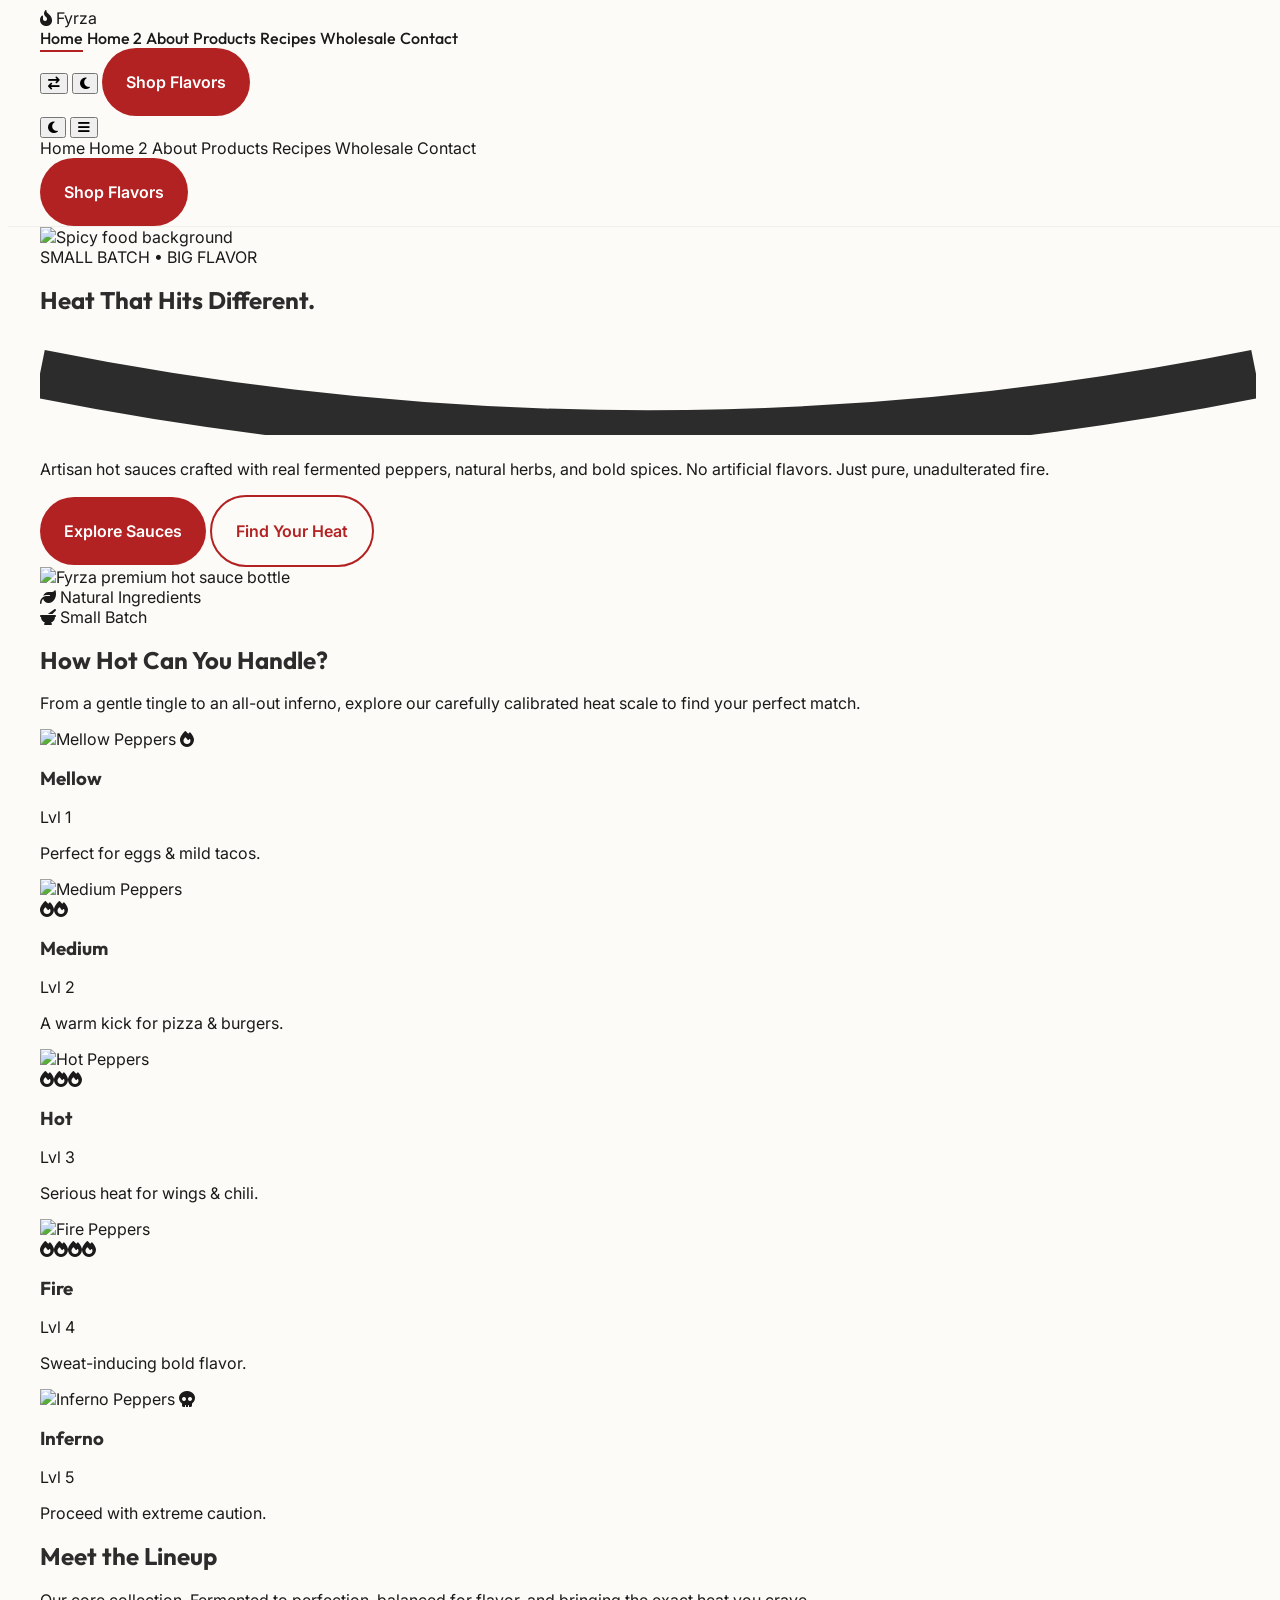
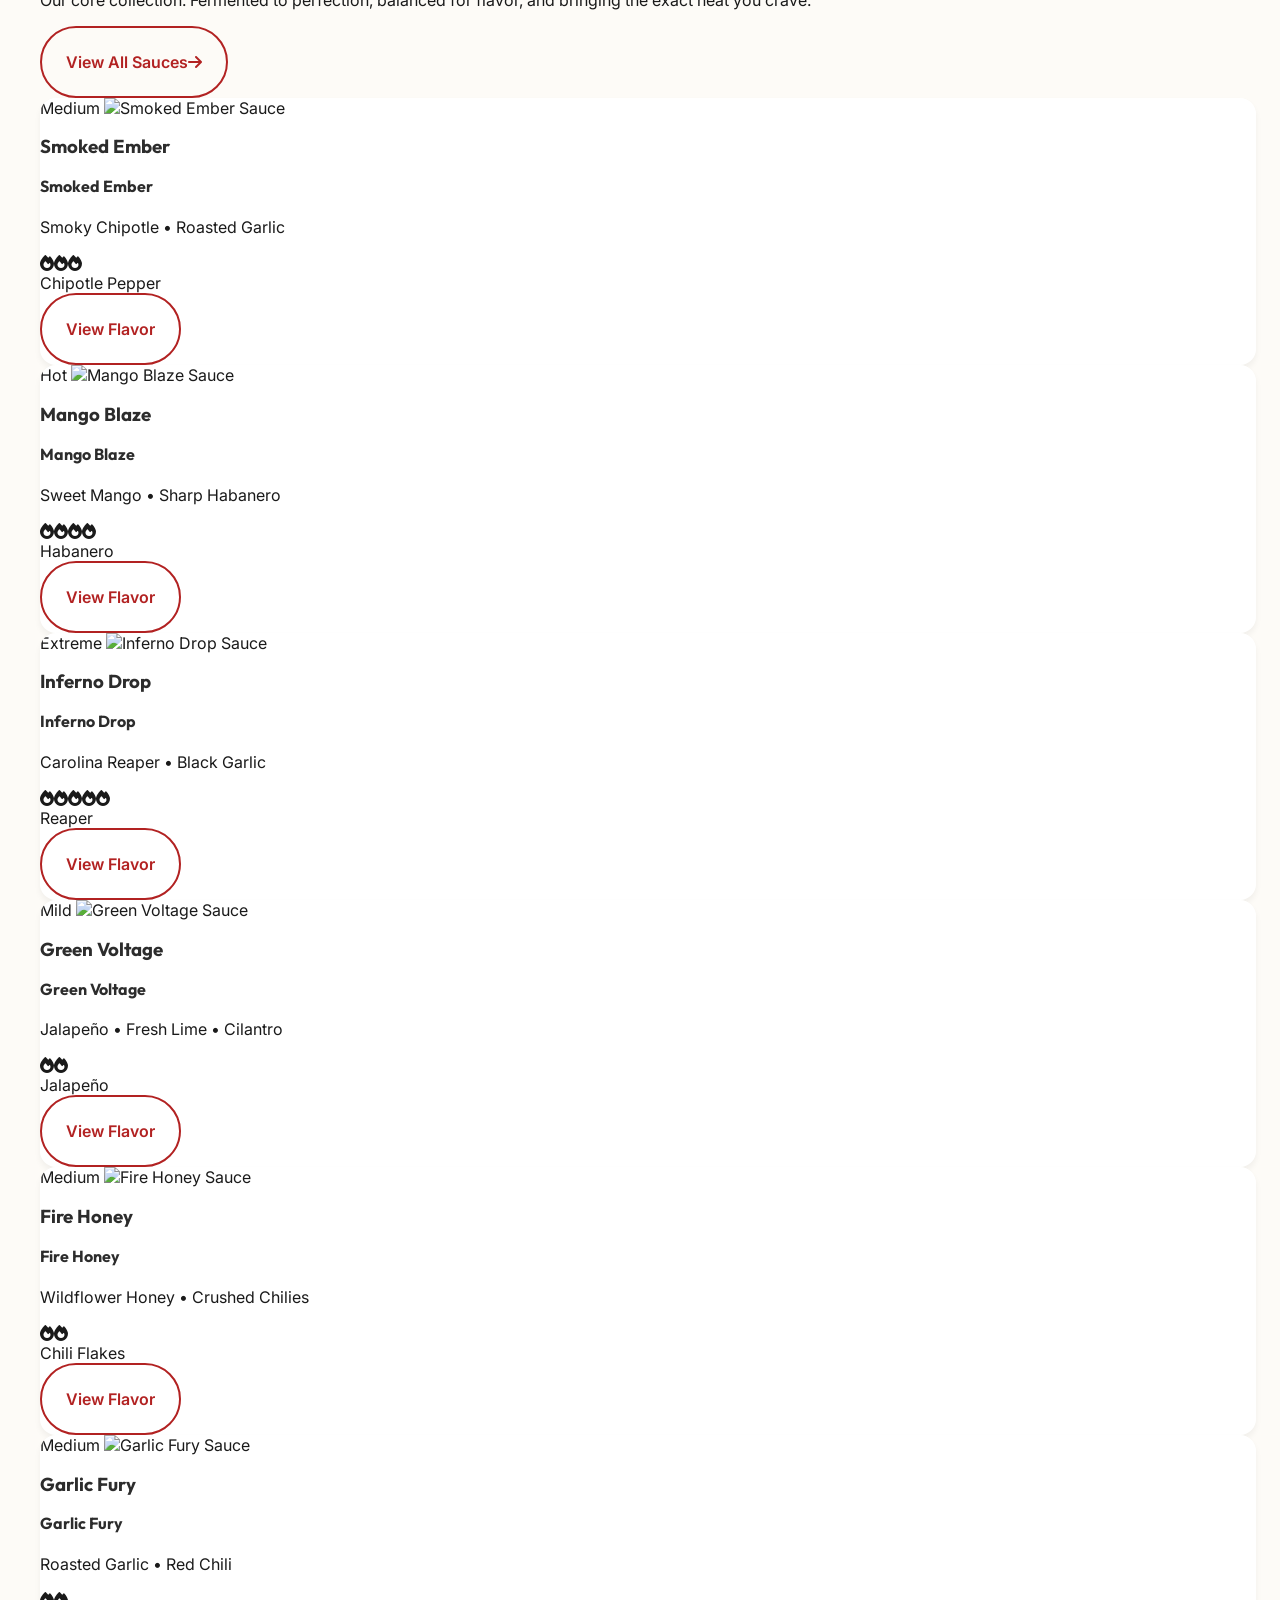
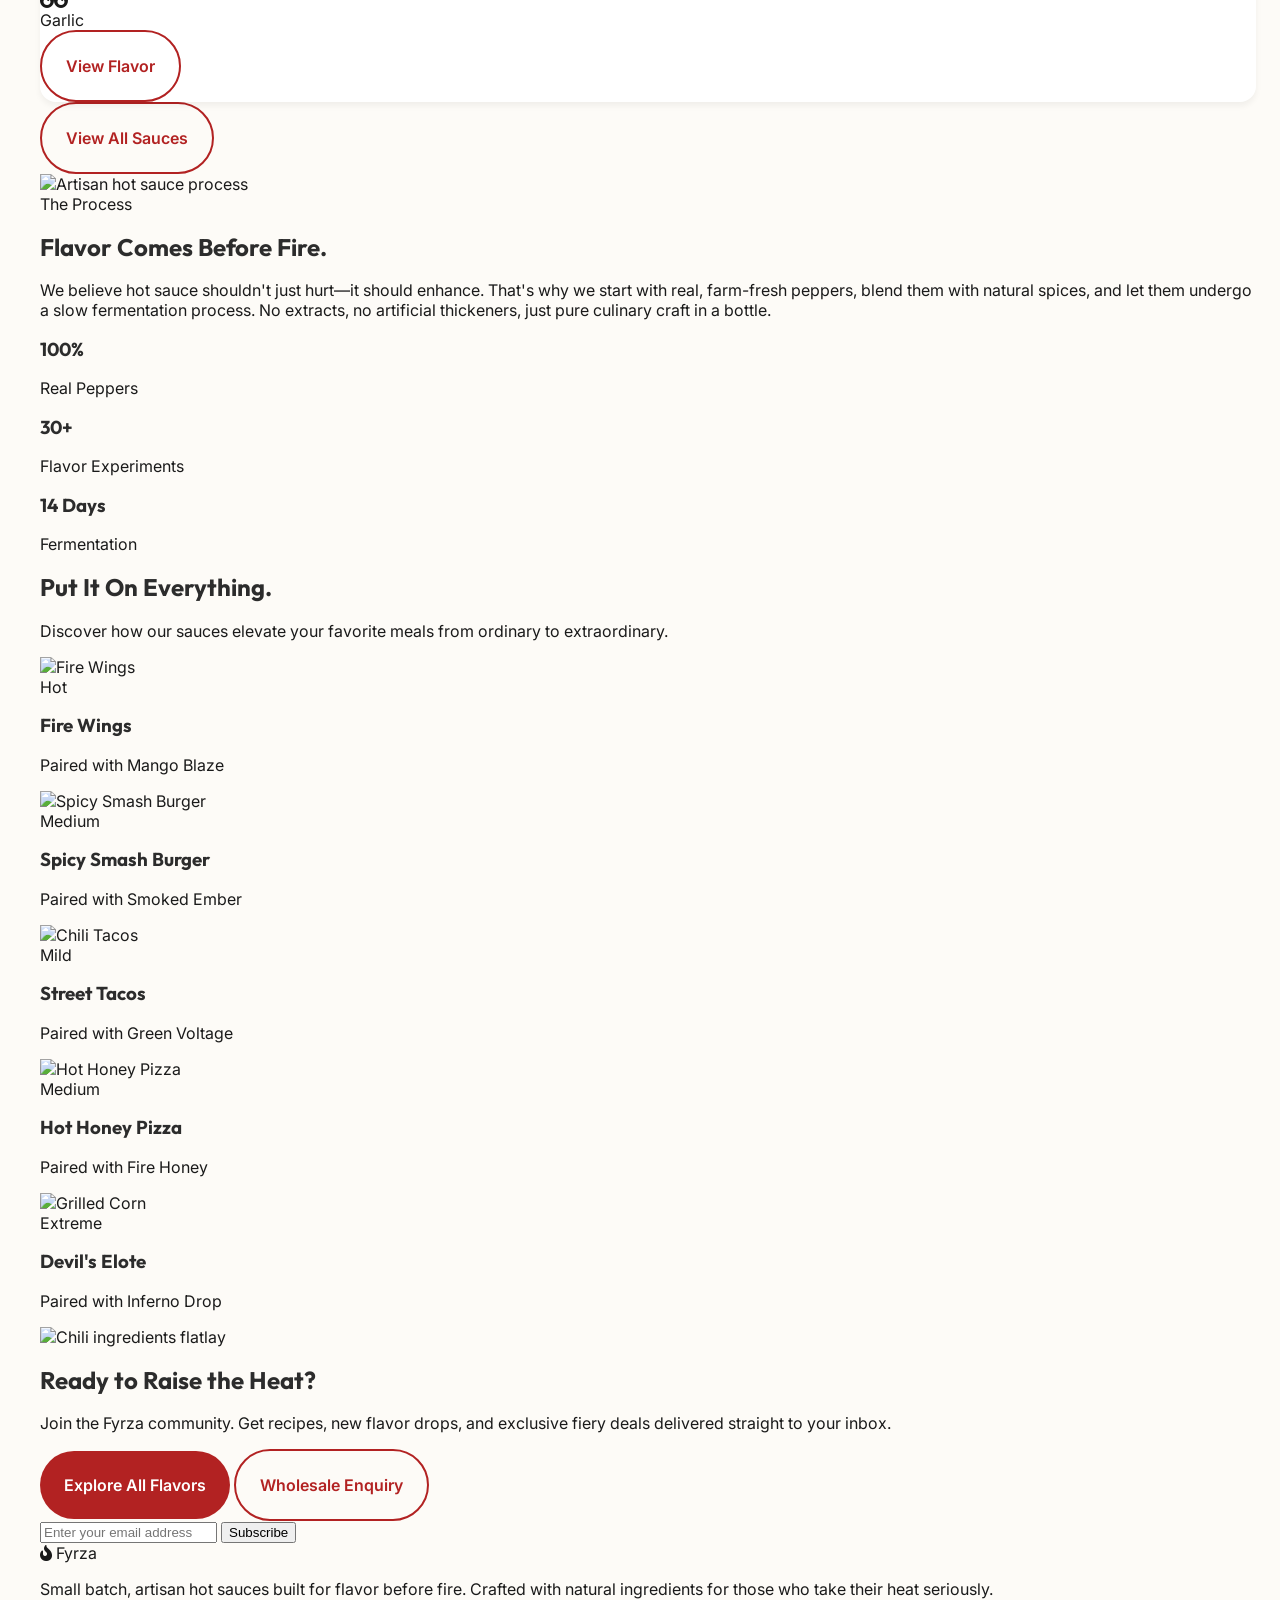
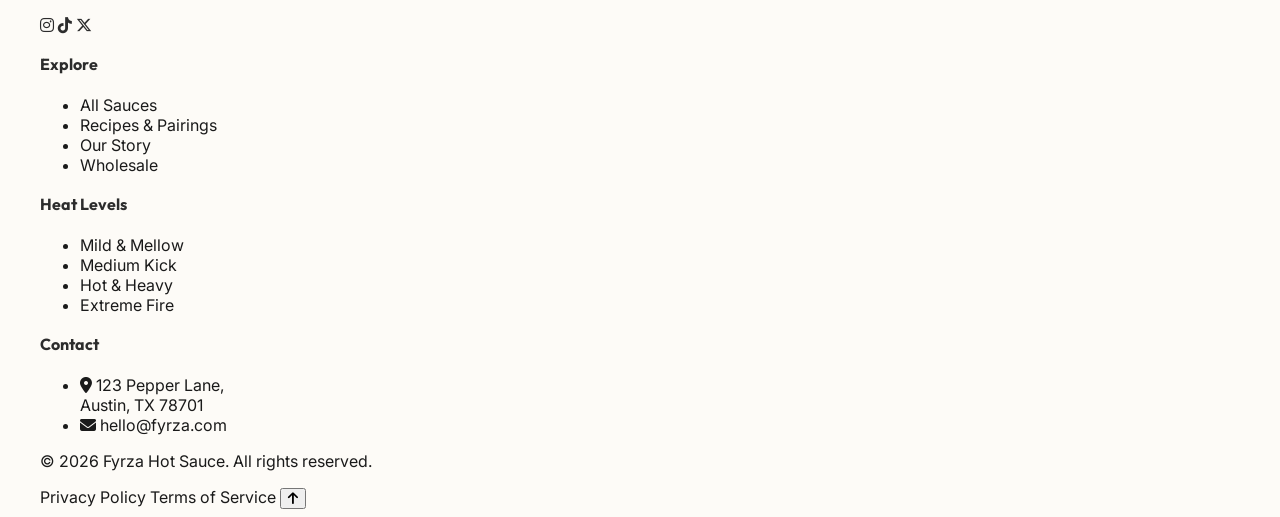
==== commit 613f4b0e: "icons" ====
--- a/index.html
+++ b/index.html
@@ -1,4 +1,6 @@
 <!DOCTYPE html>
-<html lang="en"> <head> <meta charset="UTF-8"> <meta name="viewport" content="width=device-width, initial-scale=1.0, maximum-scale=1.0"> <title>Fyrza - Heat That Hits Different | Premium Hot Sauce</title> <meta name="description" content="Fyrza creates small batch, high quality artisan hot sauces designed to turn up the flavor on every meal."> <!-- Google Fonts --> <link rel="preconnect" href="https://fonts.googleapis.com"> <link rel="preconnect" href="https://fonts.gstatic.com" crossorigin> <!-- Icons --> <link rel="stylesheet" href="https://cdnjs.cloudflare.com/ajax/libs/font-awesome/6.4.0/css/all.min.css"> <!-- AOS Animations --> <link href="https://unpkg.com/aos@2.3.1/dist/aos.css" rel="stylesheet"> <!-- Tailwind CSS --> <script src="https://cdn.tailwindcss.com"></script> <script> tailwind.config = { darkMode: 'class', theme: { extend: { colors: { brandRed: '#B22222', brandRedDark: '#8B0000', brandCharcoal: '#2C2C2C', brandOrange: '#FF4500', brandCream: '#FDFBF7' }, fontFamily: { sans: ['Inter', 'sans-serif'], display: ['Outfit', 'sans-serif'] } } } } </script> <!-- Custom CSS --> <link rel="stylesheet" href="assets/css/style.css"> <link rel="stylesheet" href="assets/css/dark-mode.css"> <link rel="stylesheet" href="assets/css/rtl.css"> <link rel="icon" type="image/svg+xml" href="favicon.svg">
-</head> <body class="antialiased overflow-x-hidden relative"> <!-- Global Header --> <header id="globalHeader" class="fixed top-0 w-full z-50 transition-all duration-300"> <div class="max-w-7xl mx-auto"> <div class="flex justify-between items-center h-20 gap-6 xl:gap-8"> <!-- Logo --> <div class="flex-shrink-0 flex items-center"> <a href="index.html" class="flex items-center gap-2 group"> <i class="fa-solid fa-fire-flame-curved text-brandRed text-3xl group-hover:scale-110 transition-transform"></i> <span class="font-display font-black text-2xl tracking-tighter text-brandCharcoal dark:text-brandCream">Fyrza</span> </a> </div> <!-- Desktop Nav --> <nav class="hidden xl:flex gap-8 items-center" aria-label="Main Navigation"> <a href="index.html" class="nav-link text-gray-900 dark:text-gray-100 py-2 active">Home</a> <a href="home-2.html" class="nav-link text-gray-900 dark:text-gray-100 py-2">Home 2</a> <a href="about.html" class="nav-link text-gray-900 dark:text-gray-100 py-2">About</a> <a href="products.html" class="nav-link text-gray-900 dark:text-gray-100 py-2">Products</a> <a href="recipes.html" class="nav-link text-gray-900 dark:text-gray-100 py-2">Recipes</a> <a href="wholesale.html" class="nav-link text-gray-900 dark:text-gray-100 py-2">Wholesale</a> <a href="contact.html" class="nav-link text-gray-900 dark:text-gray-100 py-2">Contact</a> </nav> <!-- Right Actions --> <div class="hidden xl:flex items-center gap-6"> <button id="rtlToggle" class="w-10 h-10 rounded-full bg-gray-100 dark:bg-white/10 flex items-center justify-center text-gray-600 dark:text-gray-300 hover:bg-brandRed hover:text-white transition-colors" aria-label="Toggle RTL"> <i class="fa-solid fa-arrow-right-arrow-left"></i> </button> <button id="themeToggle" class="w-10 h-10 rounded-full bg-gray-100 dark:bg-white/10 flex items-center justify-center text-gray-600 dark:text-gray-300 hover:bg-brandRed hover:text-white transition-colors" aria-label="Toggle Dark Mode"> <i class="fa-solid fa-moon"></i> </button> <a href="products.html" class="btn-primary"> Shop Flavors </a> </div> <!-- Mobile Menu Button --> <div class="xl:hidden flex items-center gap-4"> <button id="themeToggleMobile" class="w-10 h-10 rounded-full bg-gray-100 dark:bg-white/10 flex items-center justify-center text-gray-600 dark:text-gray-300 hover:bg-brandRed hover:text-white transition-colors"> <i class="fa-solid fa-moon"></i> </button> <button id="mobileMenuBtn" class="text-gray-600 dark:text-gray-300 hover:text-brandRed focus:outline-none" aria-label="Open Menu"> <i class="fa-solid fa-bars text-2xl"></i> </button> </div> </div> </div> <!-- Mobile Menu (Hidden by default) --> <div id="mobileMenu" class="hidden xl:hidden bg-white dark:bg-gray-900 absolute w-full border-b border-gray-100 dark:border-gray-800 shadow-xl"> <div class="pt-2 pb-6 space-y-2"> <a href="index.html" class="block py-3 rounded-md text-base font-semibold text-brandRed bg-brandRed/10">Home</a> <a href="home-2.html" class="block py-3 rounded-md text-base font-medium text-gray-900 dark:text-gray-100 hover:bg-gray-50 dark:hover:bg-gray-800">Home 2</a> <a href="about.html" class="block py-3 rounded-md text-base font-medium text-gray-900 dark:text-gray-100 hover:bg-gray-50 dark:hover:bg-gray-800">About</a> <a href="products.html" class="block py-3 rounded-md text-base font-medium text-gray-900 dark:text-gray-100 hover:bg-gray-50 dark:hover:bg-gray-800">Products</a> <a href="recipes.html" class="block py-3 rounded-md text-base font-medium text-gray-900 dark:text-gray-100 hover:bg-gray-50 dark:hover:bg-gray-800">Recipes</a> <a href="wholesale.html" class="block py-3 rounded-md text-base font-medium text-gray-900 dark:text-gray-100 hover:bg-gray-50 dark:hover:bg-gray-800">Wholesale</a> <a href="contact.html" class="block py-3 rounded-md text-base font-medium text-gray-900 dark:text-gray-100 hover:bg-gray-50 dark:hover:bg-gray-800">Contact</a> <div class="mt-4 pt-4 border-t border-gray-200 dark:border-gray-700"> <a href="products.html" class="btn-primary w-full text-center">Shop Flavors</a> </div> </div> </div> </header> <main class="pt-20"> <!-- SECTION 1: Immersive Hero --> <section class="relative min-h-[70vh] flex items-center overflow-hidden section-padding"> <!-- Background Image --> <div class="absolute inset-0 z-0"> <img src="https://images.pexels.com/photos/1124038/pexels-photo-1124038.jpeg" alt="Spicy food background" class="w-full h-full object-cover" data-aos="fade-in" data-aos-duration="1500"> <div class="absolute inset-0 bg-brandCream/60 dark:bg-[#121212]/70 backdrop-blur-[2px]"></div> </div> <div class="max-w-7xl mx-auto w-full relative z-10 grid lg:grid-cols-2 gap-12 items-center py-16 lg:py-0"> <div class="max-w-2xl" data-aos="fade-right"> <span class="inline-block py-1 rounded-full bg-brandRed/10 text-brandRed font-semibold text-sm tracking-wider mb-6">SMALL BATCH • BIG FLAVOR</span> <h1 class="text-5xl sm:text-6xl lg:text-7xl font-display font-black leading-[1.1] mb-6"> Heat That Hits <span class="text-brandRed inline-block relative">Different.<svg class="absolute w-full h-3 -bottom-1 left-0 text-brandRed opacity-50" viewBox="0 0 100 10" preserveAspectRatio="none"> <path d="M0 5 Q 50 15 100 5" stroke="currentColor" stroke-width="4" fill="none" /> </svg></span> </h1> <p class="text-lg sm:text-xl text-gray-900 font-semibold drop-shadow-sm dark:text-gray-100 mb-8 max-w-lg leading-relaxed"> Artisan hot sauces crafted with real fermented peppers, natural herbs, and bold spices. No artificial flavors. Just pure, unadulterated fire. </p> <div class="flex flex-col sm:flex-row gap-4"> <a href="products.html" class="btn-primary w-full sm:w-auto text-lg">Explore Sauces</a> <a href="#heat-guide" class="btn-outline w-full sm:w-auto text-lg bg-white/50 dark:bg-transparent">Find Your Heat</a> </div> </div> <div class="relative h-[50vh] lg:h-[80vh] w-full flex justify-center items-center" data-aos="zoom-in-up" data-aos-delay="200"> <!-- Main Bottle --> <img src="https://images.unsplash.com/photo-1607532941433-304659e8198a?w=800&q=80" alt="Fyrza premium hot sauce bottle" class="relative z-20 h-[80%] w-auto object-cover rounded-3xl drop-shadow-2xl hover:scale-105 transition-transform duration-700 border-4 border-white dark:border-gray-800"> <!-- Floating Elements --> <div class="absolute top-1/4 right-10 z-30 animate-[bounce_5s_ease-in-out_infinite]" data-aos="fade-left" data-aos-delay="500"> <div class="bg-white/90 dark:bg-gray-800/90 backdrop-blur-sm py-2 rounded-lg shadow-lg border border-gray-100 dark:border-gray-700 flex items-center gap-2"> <i class="fa-solid fa-leaf text-brandRed"></i> <span class="text-sm font-semibold">Natural Ingredients</span> </div> </div> <div class="absolute bottom-1/4 left-10 z-30 animate-[bounce_6s_ease-in-out_infinite_alternate]" data-aos="fade-right" data-aos-delay="600"> <div class="bg-white/90 dark:bg-gray-800/90 backdrop-blur-sm py-2 rounded-lg shadow-lg border border-gray-100 dark:border-gray-700 flex items-center gap-2"> <i class="fa-solid fa-mortar-pestle text-brandRed"></i> <span class="text-sm font-semibold">Small Batch</span> </div> </div> </div> </div> </section> <!-- SECTION 2: Heat Level Guide --> <section id="heat-guide" class="py-24 bg-white dark:bg-gray-900 section-padding"> <div class="max-w-7xl mx-auto"> <div class="text-center mb-16" data-aos="fade-up"> <h2 class="text-4xl md:text-5xl mb-4">How Hot Can You Handle?</h2> <p class="text-gray-600 dark:text-gray-400 max-w-2xl mx-auto">From a gentle tingle to an all-out inferno, explore our carefully calibrated heat scale to find your perfect match.</p> </div> <div class="grid grid-cols-2 md:grid-cols-5 gap-4 lg:gap-8 max-w-5xl mx-auto relative z-10"> <!-- Progress Line (Desktop only) --> <div class="hidden md:block absolute top-10 left-[10%] right-[10%] h-1 bg-gray-200 dark:bg-gray-800 -z-10 -translate-y-1/2"> </div> <!-- Level 1 --> <div class="group flex flex-col items-center text-center cursor-pointer relative hover:z-50" data-aos="fade-up" data-aos-delay="100"> <div class="w-20 h-20 rounded-full bg-gray-50 dark:bg-gray-800 border-4 border-white dark:border-gray-900 shadow-xl flex items-center justify-center mb-4 transition-transform group-hover:scale-110 overflow-hidden relative"> <img src="https://images.pexels.com/photos/2893525/pexels-photo-2893525.jpeg" alt="Mellow Peppers" class="absolute inset-0 w-full h-full object-cover opacity-50 group-hover:opacity-100 transition-opacity"> <i class="fa-solid fa-fire text-brandRed text-2xl relative z-10 drop-shadow-md"></i> </div> <h3 class="text-lg font-bold mb-1">Mellow</h3> <span class="text-xs font-semibold text-brandRed bg-brandRed/10 py-1 rounded-full mb-2">Lvl 1</span> <p class="text-sm text-gray-500 opacity-0 group-hover:opacity-100 transition-opacity absolute top-full mt-2 w-48 bg-white dark:bg-gray-800 p-3 rounded shadow-lg pointer-events-none z-20"> Perfect for eggs & mild tacos.</p> </div> <!-- Level 2 --> <div class="group flex flex-col items-center text-center cursor-pointer relative hover:z-50" data-aos="fade-up" data-aos-delay="200"> <div class="w-20 h-20 rounded-full bg-gray-50 dark:bg-gray-800 border-4 border-white dark:border-gray-900 shadow-xl flex items-center justify-center mb-4 transition-transform group-hover:scale-110 overflow-hidden relative"> <img src="https://images.pexels.com/photos/32934476/pexels-photo-32934476.jpeg" alt="Medium Peppers" class="absolute inset-0 w-full h-full object-cover opacity-50 group-hover:opacity-100 transition-opacity"> <div class="relative z-10 flex text-brandRed drop-shadow-md"> <i class="fa-solid fa-fire"></i><i class="fa-solid fa-fire -ml-1"></i> </div> </div> <h3 class="text-lg font-bold mb-1">Medium</h3> <span class="text-xs font-semibold text-brandRed bg-brandRed/10 py-1 rounded-full mb-2">Lvl 2</span> <p class="text-sm text-gray-500 opacity-0 group-hover:opacity-100 transition-opacity absolute top-full mt-2 w-48 bg-white dark:bg-gray-800 p-3 rounded shadow-lg pointer-events-none z-20"> A warm kick for pizza & burgers.</p> </div> <!-- Level 3 --> <div class="group flex flex-col items-center text-center cursor-pointer relative hover:z-50" data-aos="fade-up" data-aos-delay="300"> <div class="w-20 h-20 rounded-full bg-gray-50 dark:bg-gray-800 border-4 border-white dark:border-gray-900 shadow-xl flex items-center justify-center mb-4 transition-transform group-hover:scale-110 overflow-hidden relative"> <img src="https://images.pexels.com/photos/9841263/pexels-photo-9841263.jpeg" alt="Hot Peppers" class="absolute inset-0 w-full h-full object-cover opacity-50 group-hover:opacity-100 transition-opacity"> <div class="relative z-10 flex text-brandRed drop-shadow-md"> <i class="fa-solid fa-fire"></i><i class="fa-solid fa-fire -ml-1"></i><i class="fa-solid fa-fire -ml-1"></i> </div> </div> <h3 class="text-lg font-bold mb-1">Hot</h3> <span class="text-xs font-semibold text-brandRed bg-brandRed/10 py-1 rounded-full mb-2">Lvl 3</span> <p class="text-sm text-gray-500 opacity-0 group-hover:opacity-100 transition-opacity absolute top-full mt-2 w-48 bg-white dark:bg-gray-800 p-3 rounded shadow-lg pointer-events-none z-20"> Serious heat for wings & chili.</p> </div> <!-- Level 4 --> <div class="group flex flex-col items-center text-center cursor-pointer relative hover:z-50" data-aos="fade-up" data-aos-delay="400"> <div class="w-20 h-20 rounded-full bg-gray-50 dark:bg-gray-800 border-4 border-white dark:border-gray-900 shadow-xl flex items-center justify-center mb-4 transition-transform group-hover:scale-110 overflow-hidden relative"> <img src="https://images.pexels.com/photos/4590486/pexels-photo-4590486.jpeg" alt="Fire Peppers" class="absolute inset-0 w-full h-full object-cover opacity-50 group-hover:opacity-100 transition-opacity"> <div class="relative z-10 flex text-brandRed drop-shadow-md"> <i class="fa-solid fa-fire"></i><i class="fa-solid fa-fire -ml-1"></i><i class="fa-solid fa-fire -ml-1"></i><i class="fa-solid fa-fire -ml-1"></i> </div> </div> <h3 class="text-lg font-bold mb-1">Fire</h3> <span class="text-xs font-semibold text-brandRed bg-brandRed/10 py-1 rounded-full mb-2">Lvl 4</span> <p class="text-sm text-gray-500 opacity-0 group-hover:opacity-100 transition-opacity absolute top-full mt-2 w-48 bg-white dark:bg-gray-800 p-3 rounded shadow-lg pointer-events-none z-20"> Sweat-inducing bold flavor.</p> </div> <!-- Level 5 --> <div class="group flex flex-col items-center text-center cursor-pointer col-span-2 md:col-span-1" data-aos="fade-up" data-aos-delay="500"> <div class="w-24 h-24 md:w-20 md:h-20 rounded-full bg-gray-50 dark:bg-gray-800 border-4 border-brandRed shadow-xl flex items-center justify-center mb-4 transition-transform group-hover:scale-110 overflow-hidden relative shadow-[0_0_20px_rgba(178,34,34,0.4)]"> <img src="https://images.pexels.com/photos/36902986/pexels-photo-36902986.jpeg" alt="Inferno Peppers" class="absolute inset-0 w-full h-full object-cover opacity-50 group-hover:opacity-100 transition-opacity mix-blend-multiply"> <i class="fa-solid fa-skull text-brandRedDark text-3xl relative z-10"></i> </div> <h3 class="text-lg font-bold mb-1 text-brandRed">Inferno</h3> <span class="text-xs font-bold text-white bg-brandRed py-1 rounded-full mb-2">Lvl 5</span> <p class="text-sm text-gray-500 opacity-0 md:opacity-0 group-hover:opacity-100 transition-opacity absolute mt-[140px] md:mt-32 w-48 bg-white dark:bg-gray-800 p-3 rounded shadow-lg pointer-events-none z-20"> Proceed with extreme caution.</p> </div> </div> </div> </section> <!-- SECTION 3: Signature Flavor Lineup --> <section class="py-24 bg-gray-50 dark:bg-[#151515] section-padding"> <div class="max-w-7xl mx-auto"> <div class="flex flex-col lg:flex-row justify-between items-start lg:items-end gap-6 mb-12" data-aos="fade-up"> <div class="w-full lg:w-auto"> <h2 class="text-4xl md:text-5xl mb-4">Meet the Lineup</h2> <p class="text-gray-600 dark:text-gray-400 max-w-xl">Our core collection. Fermented to perfection, balanced for flavor, and bringing the exact heat you crave.</p> </div> <a href="products.html" class="inline-flex btn-outline shrink-0 mt-4 lg:mt-0">View All Sauces <i class="fa-solid fa-arrow-right ml-2"></i></a> </div> <div class="grid grid-cols-1 sm:grid-cols-2 lg:grid-cols-3 gap-8"> <!-- Card 1 --> <div class="sauce-card group flex flex-col h-full" data-aos="fade-up" data-aos-delay="100"> <div class="relative h-64 overflow-hidden bg-gray-100 dark:bg-gray-800 p-6 flex justify-center items-center"> <span class="absolute top-4 right-4 bg-brandRed text-white shadow-md text-xs font-bold py-1 rounded-full z-10">Medium</span> <img src="https://images.unsplash.com/photo-1550989460-0adf9ea622e2?w=600&q=80" alt="Smoked Ember Sauce" class="h-full w-full object-cover transition-transform duration-700 group-hover:scale-110 absolute inset-0 brightness-50 dark:brightness-[0.6]"> <!-- Using a placeholder bottle icon for the actual product if bottle image isn't available, but user requested unique images. Let's rely on the image. --> <h3 class="relative z-10 text-4xl font-black text-white drop-shadow-md">Smoked Ember</h3> </div> <div class="p-6 flex flex-col flex-grow"> <h4 class="text-2xl font-bold mb-2">Smoked Ember</h4> <p class="text-gray-600 dark:text-gray-400 mb-4 text-sm flex-grow">Smoky Chipotle • Roasted Garlic</p> <div class="flex items-center justify-between mb-6"> <div class="flex gap-1 text-brandRed text-sm"> <i class="fa-solid fa-fire"></i><i class="fa-solid fa-fire"></i><i class="fa-solid fa-fire text-gray-300 dark:text-gray-600"></i> </div> <span class="text-sm font-semibold text-gray-500">Chipotle Pepper</span> </div> <a href="#" class="btn-outline w-full text-center">View Flavor</a> </div> </div> <!-- Card 2 --> <div class="sauce-card group flex flex-col h-full" data-aos="fade-up" data-aos-delay="200"> <div class="relative h-64 overflow-hidden bg-gray-100 dark:bg-gray-800 p-6 flex justify-center items-center"> <span class="absolute top-4 right-4 bg-brandRed text-white shadow-md text-xs font-bold py-1 rounded-full z-10">Hot</span> <img src="https://images.pexels.com/photos/16724962/pexels-photo-16724962.jpeg" alt="Mango Blaze Sauce" class="h-full w-full object-cover transition-transform duration-700 group-hover:scale-110 absolute inset-0 brightness-50 dark:brightness-[0.6]"> <h3 class="relative z-10 text-4xl font-black text-white drop-shadow-md">Mango Blaze</h3> </div> <div class="p-6 flex flex-col flex-grow"> <h4 class="text-2xl font-bold mb-2">Mango Blaze</h4> <p class="text-gray-600 dark:text-gray-400 mb-4 text-sm flex-grow">Sweet Mango • Sharp Habanero</p> <div class="flex items-center justify-between mb-6"> <div class="flex gap-1 text-brandRed text-sm"> <i class="fa-solid fa-fire"></i><i class="fa-solid fa-fire"></i><i class="fa-solid fa-fire"></i><i class="fa-solid fa-fire text-gray-300 dark:text-gray-600"></i> </div> <span class="text-sm font-semibold text-gray-500">Habanero</span> </div> <a href="#" class="btn-outline w-full text-center">View Flavor</a> </div> </div> <!-- Card 3 --> <div class="sauce-card group flex flex-col h-full" data-aos="fade-up" data-aos-delay="300"> <div class="relative h-64 overflow-hidden bg-gray-100 dark:bg-gray-800 p-6 flex justify-center items-center"> <span class="absolute top-4 right-4 bg-brandRed/30 text-white text-xs font-bold py-1 rounded-full z-10">Extreme</span> <img src="https://images.pexels.com/photos/13716992/pexels-photo-13716992.jpeg" alt="Inferno Drop Sauce" class="h-full w-full object-cover transition-transform duration-700 group-hover:scale-110 absolute inset-0 brightness-50 dark:brightness-[0.6]"> <h3 class="relative z-10 text-4xl font-black text-white drop-shadow-md">Inferno Drop</h3> </div> <div class="p-6 flex flex-col flex-grow"> <h4 class="text-2xl font-bold mb-2">Inferno Drop</h4> <p class="text-gray-600 dark:text-gray-400 mb-4 text-sm flex-grow">Carolina Reaper • Black Garlic</p> <div class="flex items-center justify-between mb-6"> <div class="flex gap-1 text-brandRed text-sm"> <i class="fa-solid fa-fire"></i><i class="fa-solid fa-fire"></i><i class="fa-solid fa-fire"></i><i class="fa-solid fa-fire"></i><i class="fa-solid fa-fire"></i> </div> <span class="text-sm font-semibold text-gray-500">Reaper</span> </div> <a href="#" class="btn-outline w-full text-center">View Flavor</a> </div> </div> <!-- Card 4 --> <div class="sauce-card group flex flex-col h-full" data-aos="fade-up" data-aos-delay="400"> <div class="relative h-64 overflow-hidden bg-gray-100 dark:bg-gray-800 p-6 flex justify-center items-center"> <span class="absolute top-4 right-4 bg-brandRed text-white shadow-md text-xs font-bold py-1 rounded-full z-10">Mild</span> <img src="https://images.pexels.com/photos/9661245/pexels-photo-9661245.jpeg" alt="Green Voltage Sauce" class="h-full w-full object-cover transition-transform duration-700 group-hover:scale-110 absolute inset-0 brightness-50 dark:brightness-[0.6]"> <h3 class="relative z-10 text-4xl font-black text-white drop-shadow-md">Green Voltage</h3> </div> <div class="p-6 flex flex-col flex-grow"> <h4 class="text-2xl font-bold mb-2">Green Voltage</h4> <p class="text-gray-600 dark:text-gray-400 mb-4 text-sm flex-grow">Jalapeño • Fresh Lime • Cilantro</p> <div class="flex items-center justify-between mb-6"> <div class="flex gap-1 text-brandRed text-sm"> <i class="fa-solid fa-fire"></i><i class="fa-solid fa-fire text-gray-300 dark:text-gray-600"></i> </div> <span class="text-sm font-semibold text-gray-500">Jalapeño</span> </div> <a href="#" class="btn-outline w-full text-center">View Flavor</a> </div> </div> <!-- Card 5 --> <div class="sauce-card group flex flex-col h-full" data-aos="fade-up" data-aos-delay="500"> <div class="relative h-64 overflow-hidden bg-gray-100 dark:bg-gray-800 p-6 flex justify-center items-center"> <span class="absolute top-4 right-4 bg-brandRed text-white shadow-md text-xs font-bold py-1 rounded-full z-10">Medium</span> <img src="https://images.pexels.com/photos/8455314/pexels-photo-8455314.jpeg" alt="Fire Honey Sauce" class="h-full w-full object-cover transition-transform duration-700 group-hover:scale-110 absolute inset-0 brightness-50 dark:brightness-[0.6]"> <h3 class="relative z-10 text-4xl font-black text-white drop-shadow-md">Fire Honey</h3> </div> <div class="p-6 flex flex-col flex-grow"> <h4 class="text-2xl font-bold mb-2">Fire Honey</h4> <p class="text-gray-600 dark:text-gray-400 mb-4 text-sm flex-grow">Wildflower Honey • Crushed Chilies</p> <div class="flex items-center justify-between mb-6"> <div class="flex gap-1 text-brandRed text-sm"> <i class="fa-solid fa-fire"></i><i class="fa-solid fa-fire"></i> </div> <span class="text-sm font-semibold text-gray-500">Chili Flakes</span> </div> <a href="#" class="btn-outline w-full text-center">View Flavor</a> </div> </div> <!-- Card 6 --> <div class="sauce-card group flex flex-col h-full" data-aos="fade-up" data-aos-delay="600"> <div class="relative h-64 overflow-hidden bg-gray-100 dark:bg-gray-800 p-6 flex justify-center items-center"> <span class="absolute top-4 right-4 bg-brandRed text-white shadow-md text-xs font-bold py-1 rounded-full z-10">Medium</span> <img src="https://images.pexels.com/photos/884596/pexels-photo-884596.jpeg" alt="Garlic Fury Sauce" class="h-full w-full object-cover transition-transform duration-700 group-hover:scale-110 absolute inset-0 brightness-50 dark:brightness-[0.6]"> <h3 class="relative z-10 text-4xl font-black text-white drop-shadow-md">Garlic Fury</h3> </div> <div class="p-6 flex flex-col flex-grow"> <h4 class="text-2xl font-bold mb-2">Garlic Fury</h4> <p class="text-gray-600 dark:text-gray-400 mb-4 text-sm flex-grow">Roasted Garlic • Red Chili</p> <div class="flex items-center justify-between mb-6"> <div class="flex gap-1 text-brandRed text-sm"> <i class="fa-solid fa-fire"></i><i class="fa-solid fa-fire"></i> </div> <span class="text-sm font-semibold text-gray-500">Garlic</span> </div> <a href="#" class="btn-outline w-full text-center">View Flavor</a> </div> </div> </div> <div class="mt-8 text-center md:hidden"> <a href="products.html" class="btn-outline w-full">View All Sauces</a> </div> </div> </section> <!-- SECTION 4: Flavor First --> <section class="py-0 section-padding overflow-hidden"> <div class="max-w-7xl mx-auto bg-brandCharcoal dark:bg-[#1A1A1A] rounded-3xl overflow-hidden my-24 shadow-2xl"> <div class="grid lg:grid-cols-2 items-center"> <div class="relative h-[400px] lg:h-full w-full overflow-hidden" data-aos="fade-right"> <div class="absolute inset-0 bg-brandRed/20 z-10 mix-blend-overlay"></div> <img src="https://images.pexels.com/photos/5737237/pexels-photo-5737237.jpeg" alt="Artisan hot sauce process" class="w-full h-full object-cover object-center scale-105 hover:scale-100 transition-transform duration-[2s]"> </div> <div class="p-10 lg:p-16 text-white" data-aos="fade-left"> <span class="text-brandRed font-bold tracking-widest text-sm uppercase mb-4 block">The Process</span> <h2 class="text-4xl md:text-5xl font-display mb-6 text-white">Flavor Comes Before Fire.</h2> <p class="text-gray-300 mb-8 text-lg leading-relaxed"> We believe hot sauce shouldn't just hurt—it should enhance. That's why we start with real, farm-fresh peppers, blend them with natural spices, and let them undergo a slow fermentation process. No extracts, no artificial thickeners, just pure culinary craft in a bottle. </p> <div class="grid grid-cols-1 sm:grid-cols-3 gap-6 pt-8 border-t border-gray-700"> <div> <h3 class="text-3xl font-display font-bold text-brandRed mb-1">100%</h3> <p class="text-sm text-gray-400 font-medium">Real Peppers</p> </div> <div> <h3 class="text-3xl font-display font-bold text-brandRed mb-1">30+</h3> <p class="text-sm text-gray-400 font-medium">Flavor Experiments</p> </div> <div> <h3 class="text-3xl font-display font-bold text-brandRed mb-1">14 Days</h3> <p class="text-sm text-gray-400 font-medium">Fermentation</p> </div> </div> </div> </div> </div> </section> <!-- SECTION 5: Perfect Pairings --> <section class="py-24 bg-white dark:bg-gray-900 section-padding"> <div class="max-w-7xl mx-auto"> <div class="text-center mb-16" data-aos="fade-up"> <h2 class="text-4xl md:text-5xl mb-4">Put It On Everything.</h2> <p class="text-gray-600 dark:text-gray-400 max-w-2xl mx-auto">Discover how our sauces elevate your favorite meals from ordinary to extraordinary.</p> </div> <div class="grid grid-cols-1 sm:grid-cols-2 lg:grid-cols-3 gap-4"> <!-- Pairing 1 --> <a href="recipes.html" class="group relative h-64 lg:h-80 rounded-2xl overflow-hidden block" data-aos="zoom-in" data-aos-delay="100"> <img src="https://images.unsplash.com/photo-1524114664604-cd8133cd67ad?w=600&q=80" alt="Fire Wings" class="w-full h-full object-cover transition-transform duration-700 group-hover:scale-110"> <div class="absolute inset-0 bg-gradient-to-t from-black/80 via-black/30 to-transparent flex flex-col justify-end p-6"> <span class="bg-brandRed text-white text-xs font-bold py-1 rounded w-max mb-2">Hot</span> <h3 class="text-2xl font-bold text-white mb-1">Fire Wings</h3> <p class="text-gray-300 text-sm">Paired with Mango Blaze</p> </div> </a> <!-- Pairing 2 --> <a href="recipes.html" class="group relative h-64 lg:h-80 rounded-2xl overflow-hidden block" data-aos="zoom-in" data-aos-delay="200"> <img src="https://images.unsplash.com/photo-1568901346375-23c9450c58cd?w=600&q=80" alt="Spicy Smash Burger" class="w-full h-full object-cover transition-transform duration-700 group-hover:scale-110"> <div class="absolute inset-0 bg-gradient-to-t from-black/80 via-black/30 to-transparent flex flex-col justify-end p-6"> <span class="bg-brandRed text-white text-xs font-bold py-1 rounded w-max mb-2">Medium</span> <h3 class="text-2xl font-bold text-white mb-1">Spicy Smash Burger</h3> <p class="text-gray-300 text-sm">Paired with Smoked Ember</p> </div> </a> <!-- Pairing 3 --> <a href="recipes.html" class="group relative h-64 lg:h-80 rounded-2xl overflow-hidden block sm:col-span-2 lg:col-span-1" data-aos="zoom-in" data-aos-delay="300"> <img src="https://images.unsplash.com/photo-1551504734-5ee1c4a1479b?w=600&q=80" alt="Chili Tacos" class="w-full h-full object-cover transition-transform duration-700 group-hover:scale-110"> <div class="absolute inset-0 bg-gradient-to-t from-black/80 via-black/30 to-transparent flex flex-col justify-end p-6"> <span class="bg-green-600 text-white text-xs font-bold py-1 rounded w-max mb-2">Mild</span> <h3 class="text-2xl font-bold text-white mb-1">Street Tacos</h3> <p class="text-gray-300 text-sm">Paired with Green Voltage</p> </div> </a> <!-- Pairing 4 --> <a href="recipes.html" class="group relative h-64 lg:h-80 rounded-2xl overflow-hidden block lg:col-span-2" data-aos="zoom-in" data-aos-delay="400"> <img src="https://images.pexels.com/photos/1146760/pexels-photo-1146760.jpeg" alt="Hot Honey Pizza" class="w-full h-full object-cover transition-transform duration-700 group-hover:scale-110"> <div class="absolute inset-0 bg-gradient-to-t from-black/80 via-black/30 to-transparent flex flex-col justify-end p-6"> <span class="bg-brandRed text-black text-xs font-bold py-1 rounded w-max mb-2">Medium</span> <h3 class="text-2xl font-bold text-white mb-1">Hot Honey Pizza</h3> <p class="text-gray-300 text-sm">Paired with Fire Honey</p> </div> </a> <!-- Pairing 5 --> <a href="recipes.html" class="group relative h-64 lg:h-80 rounded-2xl overflow-hidden block" data-aos="zoom-in" data-aos-delay="500"> <img src="https://images.unsplash.com/photo-1604908176997-125f25cc6f3d?w=600&q=80" alt="Grilled Corn" class="w-full h-full object-cover transition-transform duration-700 group-hover:scale-110"> <div class="absolute inset-0 bg-gradient-to-t from-black/80 via-black/30 to-transparent flex flex-col justify-end p-6"> <span class="bg-brandRed/30 text-white text-xs font-bold py-1 rounded w-max mb-2">Extreme</span> <h3 class="text-2xl font-bold text-white mb-1">Devil's Elote</h3> <p class="text-gray-300 text-sm">Paired with Inferno Drop</p> </div> </a> </div> </div> </section> <!-- SECTION 6: CTA + Newsletter --> <section class="relative py-32 overflow-hidden section-padding"> <!-- Background with parallax-like depth --> <div class="absolute inset-0 z-0"> <img src="https://images.unsplash.com/photo-1598514982205-f36b96d1e8d4?w=1600&q=80" alt="Chili ingredients flatlay" class="w-full h-full object-cover object-center scale-110" data-aos="scale-in" data-aos-duration="2000"> <div class="absolute inset-0 bg-black/70 backdrop-blur-sm"></div> </div> <div class="max-w-4xl mx-auto relative z-10 text-center text-white" data-aos="fade-up"> <h2 class="text-5xl md:text-6xl font-display mb-6 text-white">Ready to Raise the Heat?</h2> <p class="text-xl text-gray-300 mb-10 max-w-2xl mx-auto">Join the Fyrza community. Get recipes, new flavor drops, and exclusive fiery deals delivered straight to your inbox.</p> <div class="flex flex-col sm:flex-row justify-center gap-4 mb-12"> <a href="products.html" class="btn-primary border-2 border-brandRed hover:bg-transparent hover:text-brandRed text-lg">Explore All Flavors</a> <a href="wholesale.html" class="btn-outline border-white text-white hover:bg-white hover:text-black text-lg">Wholesale Enquiry</a> </div> <form class="max-w-md mx-auto flex flex-col sm:block relative group gap-3"> <input type="email" placeholder="Enter your email address" required class="w-full bg-white/10 border border-white/20 rounded-full py-4 pl-6 sm:pr-36 text-white placeholder-gray-400 focus:outline-none focus:border-brandRed transition-colors backdrop-blur-md"> <button type="submit" class="w-full sm:w-auto sm:absolute sm:right-2 sm:top-2 sm:bottom-2 px-8 py-4 sm:py-0 bg-brandRed hover:bg-brandRedDark text-white font-bold rounded-full transition-colors"> Subscribe </button> </form> </div> </section> </main> <!-- Global Footer --> <footer class="bg-white dark:bg-brandCharcoal text-brandCharcoal dark:text-white pt-20 pb-10 section-padding border-t border-gray-200 dark:border-gray-800"> <div class="max-w-7xl mx-auto"> <div class="grid grid-cols-1 md:grid-cols-2 lg:grid-cols-4 gap-12 mb-16"> <!-- Brand --> <div class="lg:col-span-1"> <a href="index.html" class="flex items-center gap-2 mb-6"> <i class="fa-solid fa-fire-flame-curved text-brandRed text-3xl"></i> <span class="font-display font-black text-2xl tracking-tighter text-brandCharcoal dark:text-white">Fyrza</span> </a> <p class="text-gray-600 dark:text-gray-600 dark:text-gray-400 text-sm leading-relaxed mb-6"> Small batch, artisan hot sauces built for flavor before fire. Crafted with natural ingredients for those who take their heat seriously. </p> <div class="flex space-x-4"> <a href="#" class="w-10 h-10 rounded-full bg-gray-100 dark:bg-white/10 flex items-center justify-center hover:bg-brandRed transition-colors" aria-label="Instagram"><i class="fa-brands fa-instagram"></i></a> <a href="#" class="w-10 h-10 rounded-full bg-gray-100 dark:bg-white/10 flex items-center justify-center hover:bg-brandRed transition-colors" aria-label="TikTok"><i class="fa-brands fa-tiktok"></i></a> <a href="#" class="w-10 h-10 rounded-full bg-gray-100 dark:bg-white/10 flex items-center justify-center hover:bg-brandRed transition-colors" aria-label="Twitter"><i class="fa-brands fa-x-twitter"></i></a> </div> </div> <!-- Quick Links --> <div> <h4 class="font-display font-bold text-lg mb-6">Explore</h4> <ul class="space-y-4"> <li><a href="products.html" class="text-gray-600 dark:text-gray-400 hover:text-brandRed dark:hover:text-white transition-colors">All Sauces</a></li> <li><a href="recipes.html" class="text-gray-600 dark:text-gray-400 hover:text-brandRed dark:hover:text-white transition-colors">Recipes & Pairings</a></li> <li><a href="about.html" class="text-gray-600 dark:text-gray-400 hover:text-brandRed dark:hover:text-white transition-colors">Our Story</a></li> <li><a href="wholesale.html" class="text-gray-600 dark:text-gray-400 hover:text-brandRed dark:hover:text-white transition-colors">Wholesale</a> </li> </ul> </div> <!-- Categories --> <div> <h4 class="font-display font-bold text-lg mb-6">Heat Levels</h4> <ul class="space-y-4"> <li><a href="#" class="text-gray-400 hover:text-brandRed transition-colors">Mild & Mellow</a> </li> <li><a href="#" class="text-gray-400 hover:text-brandRed transition-colors">Medium Kick</a> </li> <li><a href="#" class="text-gray-400 hover:text-brandRed transition-colors">Hot & Heavy</a> </li> <li><a href="#" class="text-gray-400 hover:text-red-500 transition-colors">Extreme Fire</a></li> </ul> </div> <!-- Contact --> <div> <h4 class="font-display font-bold text-lg mb-6">Contact</h4> <ul class="space-y-4"> <li class="flex items-start gap-3"> <i class="fa-solid fa-location-dot mt-1 text-brandRed"></i> <span class="text-gray-600 dark:text-gray-400 text-sm">123 Pepper Lane,<br>Austin, TX 78701</span> </li> <li class="flex items-center gap-3"> <i class="fa-solid fa-envelope text-brandRed"></i> <a href="mailto:hello@fyrza.com" class="text-gray-600 dark:text-gray-400 hover:text-brandRed dark:hover:text-white transition-colors text-sm">hello@fyrza.com</a> </li> </ul> </div> </div> <div class="border-t border-gray-200 dark:border-gray-200 dark:border-gray-700 pt-8 flex flex-col md:flex-row justify-between items-center gap-4"> <p class="text-gray-500 text-sm">&copy; 2026 Fyrza Hot Sauce. All rights reserved.</p> <div class="flex gap-6 text-sm text-gray-500 items-center"> <a href="#" class="hover:text-brandRed dark:hover:text-white transition-colors">Privacy Policy</a> <a href="#" class="hover:text-brandRed dark:hover:text-white transition-colors">Terms of Service</a> <button onclick="window.scrollTo({top: 0, behavior: 'smooth'})" class="ml-2 w-10 h-10 rounded-full bg-gray-100 dark:bg-gray-800 text-gray-600 dark:text-gray-400 flex items-center justify-center hover:bg-brandRed dark:hover:bg-brandRed hover:text-white dark:hover:text-white transition-colors shadow-sm" aria-label="Back to Top"> <i class="fa-solid fa-arrow-up"></i> </button> </div> </div> </div> </footer> <!-- Scripts --> <script src="https://unpkg.com/aos@2.3.1/dist/aos.js"></script> <script src="assets/js/theme.js"></script> <script src="assets/js/main.js"></script>
+<html lang="en"> <head> <meta charset="UTF-8"> <meta name="viewport" content="width=device-width, initial-scale=1.0, maximum-scale=1.0"> <title>Fyrza - Heat That Hits Different | Premium Hot Sauce</title> <meta name="description" content="Fyrza creates small batch, high quality artisan hot sauces designed to turn up the flavor on every meal."> <!-- Google Fonts --> <link rel="preconnect" href="https://fonts.googleapis.com"> <link rel="preconnect" href="https://fonts.gstatic.com" crossorigin> <!-- Icons --> <link rel="stylesheet" href="https://cdnjs.cloudflare.com/ajax/libs/font-awesome/6.6.0/css/all.min.css"> <!-- AOS Animations --> <link href="https://unpkg.com/aos@2.3.1/dist/aos.css" rel="stylesheet"> <!-- Tailwind CSS --> <script src="https://cdn.tailwindcss.com"></script> <script> tailwind.config = { darkMode: 'class', theme: { extend: { colors: { brandRed: '#B22222', brandRedDark: '#8B0000', brandCharcoal: '#2C2C2C', brandOrange: '#FF4500', brandCream: '#FDFBF7' }, fontFamily: { sans: ['Inter', 'sans-serif'], display: ['Outfit', 'sans-serif'] } } } } </script> <!-- Custom CSS --> <link rel="stylesheet" href="assets/css/style.css"> <link rel="stylesheet" href="assets/css/dark-mode.css"> <link rel="stylesheet" href="assets/css/rtl.css"> <link rel="icon" type="image/svg+xml" href="favicon.svg">
+
+</head> 
+<body class="antialiased overflow-x-hidden relative"> <!-- Global Header --> <header id="globalHeader" class="fixed top-0 w-full z-50 transition-all duration-300"> <div class="max-w-7xl mx-auto px-4 sm:px-6 lg:px-8"> <div class="flex justify-between items-center h-20 gap-6 xl:gap-8"> <!-- Logo --> <div class="flex-shrink-0 flex items-center"> <a href="index.html" class="flex items-center gap-2 group"> <i class="fa-solid fa-fire-flame-curved text-brandRed text-3xl group-hover:scale-110 transition-transform"></i> <span class="font-display font-black text-2xl tracking-tighter text-brandCharcoal dark:text-brandCream">Fyrza</span> </a> </div> <!-- Desktop Nav --> <nav class="hidden xl:flex gap-8 items-center" aria-label="Main Navigation"> <a href="index.html" class="nav-link text-gray-900 dark:text-gray-100 py-2 active">Home</a> <a href="home-2.html" class="nav-link text-gray-900 dark:text-gray-100 py-2">Home 2</a> <a href="about.html" class="nav-link text-gray-900 dark:text-gray-100 py-2">About</a> <a href="products.html" class="nav-link text-gray-900 dark:text-gray-100 py-2">Products</a> <a href="recipes.html" class="nav-link text-gray-900 dark:text-gray-100 py-2">Recipes</a> <a href="wholesale.html" class="nav-link text-gray-900 dark:text-gray-100 py-2">Wholesale</a> <a href="contact.html" class="nav-link text-gray-900 dark:text-gray-100 py-2">Contact</a> </nav> <!-- Right Actions --> <div class="hidden xl:flex items-center gap-6"> <button id="rtlToggle" class="w-10 h-10 rounded-full bg-gray-100 dark:bg-white/10 flex items-center justify-center text-gray-600 dark:text-gray-300 hover:bg-brandRed hover:text-white transition-colors" aria-label="Toggle RTL"> <i class="fa-solid fa-arrow-right-arrow-left"></i> </button> <button id="themeToggle" class="w-10 h-10 rounded-full bg-gray-100 dark:bg-white/10 flex items-center justify-center text-gray-600 dark:text-gray-300 hover:bg-brandRed hover:text-white transition-colors" aria-label="Toggle Dark Mode"> <i class="fa-solid fa-moon"></i> </button> <a href="products.html" class="btn-primary"> Shop Flavors </a> </div> <!-- Mobile Menu Button --> <div class="xl:hidden flex items-center gap-4"> <button id="themeToggleMobile" class="w-10 h-10 rounded-full bg-gray-100 dark:bg-white/10 flex items-center justify-center text-gray-600 dark:text-gray-300 hover:bg-brandRed hover:text-white transition-colors"> <i class="fa-solid fa-moon"></i> </button> <button id="mobileMenuBtn" class="text-gray-600 dark:text-gray-300 hover:text-brandRed focus:outline-none" aria-label="Open Menu"> <i class="fa-solid fa-bars text-2xl"></i> </button> </div> </div> </div> <!-- Mobile Menu (Hidden by default) --> <div id="mobileMenu" class="hidden xl:hidden bg-white left-0 dark:bg-gray-900 absolute w-full border-b border-gray-100 dark:border-gray-800 shadow-xl"> <div class="max-w-7xl mx-auto px-4 sm:px-6 lg:px-8 pt-2 pb-6 space-y-2"> <a href="index.html" class="block px-4 py-3 rounded-md text-base font-semibold text-brandRed bg-brandRed/10">Home</a> <a href="home-2.html" class="block px-4 py-3 rounded-md text-base font-medium text-gray-900 dark:text-gray-100 hover:bg-gray-50 dark:hover:bg-gray-800">Home 2</a> <a href="about.html" class="block px-4 py-3 rounded-md text-base font-medium text-gray-900 dark:text-gray-100 hover:bg-gray-50 dark:hover:bg-gray-800">About</a> <a href="products.html" class="block px-4 py-3 rounded-md text-base font-medium text-gray-900 dark:text-gray-100 hover:bg-gray-50 dark:hover:bg-gray-800">Products</a> <a href="recipes.html" class="block px-4 py-3 rounded-md text-base font-medium text-gray-900 dark:text-gray-100 hover:bg-gray-50 dark:hover:bg-gray-800">Recipes</a> <a href="wholesale.html" class="block px-4 py-3 rounded-md text-base font-medium text-gray-900 dark:text-gray-100 hover:bg-gray-50 dark:hover:bg-gray-800">Wholesale</a> <a href="contact.html" class="block px-4 py-3 rounded-md text-base font-medium text-gray-900 dark:text-gray-100 hover:bg-gray-50 dark:hover:bg-gray-800">Contact</a> <div class="mt-4 pt-4 border-t border-gray-200 dark:border-gray-700"> <a href="products.html" class="btn-primary w-full text-center">Shop Flavors</a> </div> </div> </div> </header> <main class="pt-20"> <!-- SECTION 1: Immersive Hero --> <section class="relative min-h-[70vh] flex items-center overflow-hidden section-padding"> <!-- Background Image --> <div class="absolute inset-0 z-0"> <img src="https://images.pexels.com/photos/1124038/pexels-photo-1124038.jpeg" alt="Spicy food background" class="w-full h-full object-cover" data-aos="fade-in" data-aos-duration="1500"> <div class="absolute inset-0 bg-brandCream/60 dark:bg-[#121212]/70 backdrop-blur-[2px]"></div> </div> <div class="max-w-7xl mx-auto w-full relative z-10 grid lg:grid-cols-2 gap-12 items-center py-16 lg:py-0"> <div class="max-w-2xl" data-aos="fade-right"> <span class="inline-block py-1 rounded-full bg-brandRed/10 text-brandRed font-semibold text-sm tracking-wider mb-6">SMALL BATCH • BIG FLAVOR</span> <h1 class="text-5xl sm:text-6xl lg:text-7xl font-display font-black leading-[1.1] mb-6"> Heat That Hits <span class="text-brandRed inline-block relative">Different.<svg class="absolute w-full h-3 -bottom-1 left-0 text-brandRed opacity-50" viewBox="0 0 100 10" preserveAspectRatio="none"> <path d="M0 5 Q 50 15 100 5" stroke="currentColor" stroke-width="4" fill="none" /> </svg></span> </h1> <p class="text-lg sm:text-xl text-gray-900 font-semibold drop-shadow-sm dark:text-gray-100 mb-8 max-w-lg leading-relaxed"> Artisan hot sauces crafted with real fermented peppers, natural herbs, and bold spices. No artificial flavors. Just pure, unadulterated fire. </p> <div class="flex flex-col sm:flex-row gap-4"> <a href="products.html" class="btn-primary w-full sm:w-auto text-lg">Explore Sauces</a> <a href="#heat-guide" class="btn-outline w-full sm:w-auto text-lg bg-white/50 dark:bg-transparent">Find Your Heat</a> </div> </div> <div class="relative h-[50vh] lg:h-[80vh] w-full flex justify-center items-center" data-aos="zoom-in-up" data-aos-delay="200"> <!-- Main Bottle --> <img src="https://images.unsplash.com/photo-1607532941433-304659e8198a?w=800&q=80" alt="Fyrza premium hot sauce bottle" class="relative z-20 h-[80%] w-auto object-cover rounded-3xl drop-shadow-2xl hover:scale-105 transition-transform duration-700 border-4 border-white dark:border-gray-800"> <!-- Floating Elements --> <div class="absolute top-1/4 right-10 z-30 animate-[bounce_5s_ease-in-out_infinite]" data-aos="fade-left" data-aos-delay="500"> <div class="bg-white/90 dark:bg-gray-800/90 backdrop-blur-sm py-2 rounded-lg shadow-lg border border-gray-100 dark:border-gray-700 flex items-center gap-2"> <i class="fa-solid fa-leaf text-brandRed"></i> <span class="text-sm font-semibold">Natural Ingredients</span> </div> </div> <div class="absolute bottom-1/4 left-10 z-30 animate-[bounce_6s_ease-in-out_infinite_alternate]" data-aos="fade-right" data-aos-delay="600"> <div class="bg-white/90 dark:bg-gray-800/90 backdrop-blur-sm py-2 rounded-lg shadow-lg border border-gray-100 dark:border-gray-700 flex items-center gap-2"> <i class="fa-solid fa-mortar-pestle text-brandRed"></i> <span class="text-sm font-semibold">Small Batch</span> </div> </div> </div> </div> </section> <!-- SECTION 2: Heat Level Guide --> <section id="heat-guide" class="py-24 bg-white dark:bg-gray-900 section-padding"> <div class="max-w-7xl mx-auto"> <div class="text-center mb-16" data-aos="fade-up"> <h2 class="text-4xl md:text-5xl mb-4">How Hot Can You Handle?</h2> <p class="text-gray-600 dark:text-gray-400 max-w-2xl mx-auto">From a gentle tingle to an all-out inferno, explore our carefully calibrated heat scale to find your perfect match.</p> </div> <div class="grid grid-cols-2 md:grid-cols-5 gap-4 lg:gap-8 max-w-5xl mx-auto relative z-10"> <!-- Progress Line (Desktop only) --> <div class="hidden md:block absolute top-10 left-[10%] right-[10%] h-1 bg-gray-200 dark:bg-gray-800 -z-10 -translate-y-1/2"> </div> <!-- Level 1 --> <div class="group flex flex-col items-center text-center cursor-pointer relative hover:z-50" data-aos="fade-up" data-aos-delay="100"> <div class="w-20 h-20 rounded-full bg-gray-50 dark:bg-gray-800 border-4 border-white dark:border-gray-900 shadow-xl flex items-center justify-center mb-4 transition-transform group-hover:scale-110 overflow-hidden relative"> <img src="https://images.pexels.com/photos/2893525/pexels-photo-2893525.jpeg" alt="Mellow Peppers" class="absolute inset-0 w-full h-full object-cover opacity-50 group-hover:opacity-100 transition-opacity"> <i class="fa-solid fa-fire text-brandRed text-2xl relative z-10 drop-shadow-md"></i> </div> <h3 class="text-lg font-bold mb-1">Mellow</h3> <span class="text-xs font-semibold text-brandRed bg-brandRed/10 py-1 rounded-full mb-2">Lvl 1</span> <p class="text-sm text-gray-500 opacity-0 group-hover:opacity-100 transition-opacity absolute top-full mt-2 w-48 bg-white dark:bg-gray-800 p-3 rounded shadow-lg pointer-events-none z-20"> Perfect for eggs & mild tacos.</p> </div> <!-- Level 2 --> <div class="group flex flex-col items-center text-center cursor-pointer relative hover:z-50" data-aos="fade-up" data-aos-delay="200"> <div class="w-20 h-20 rounded-full bg-gray-50 dark:bg-gray-800 border-4 border-white dark:border-gray-900 shadow-xl flex items-center justify-center mb-4 transition-transform group-hover:scale-110 overflow-hidden relative"> <img src="https://images.pexels.com/photos/32934476/pexels-photo-32934476.jpeg" alt="Medium Peppers" class="absolute inset-0 w-full h-full object-cover opacity-50 group-hover:opacity-100 transition-opacity"> <div class="relative z-10 flex text-brandRed drop-shadow-md"> <i class="fa-solid fa-fire"></i><i class="fa-solid fa-fire -ml-1"></i> </div> </div> <h3 class="text-lg font-bold mb-1">Medium</h3> <span class="text-xs font-semibold text-brandRed bg-brandRed/10 py-1 rounded-full mb-2">Lvl 2</span> <p class="text-sm text-gray-500 opacity-0 group-hover:opacity-100 transition-opacity absolute top-full mt-2 w-48 bg-white dark:bg-gray-800 p-3 rounded shadow-lg pointer-events-none z-20"> A warm kick for pizza & burgers.</p> </div> <!-- Level 3 --> <div class="group flex flex-col items-center text-center cursor-pointer relative hover:z-50" data-aos="fade-up" data-aos-delay="300"> <div class="w-20 h-20 rounded-full bg-gray-50 dark:bg-gray-800 border-4 border-white dark:border-gray-900 shadow-xl flex items-center justify-center mb-4 transition-transform group-hover:scale-110 overflow-hidden relative"> <img src="https://images.pexels.com/photos/9841263/pexels-photo-9841263.jpeg" alt="Hot Peppers" class="absolute inset-0 w-full h-full object-cover opacity-50 group-hover:opacity-100 transition-opacity"> <div class="relative z-10 flex text-brandRed drop-shadow-md"> <i class="fa-solid fa-fire"></i><i class="fa-solid fa-fire -ml-1"></i><i class="fa-solid fa-fire -ml-1"></i> </div> </div> <h3 class="text-lg font-bold mb-1">Hot</h3> <span class="text-xs font-semibold text-brandRed bg-brandRed/10 py-1 rounded-full mb-2">Lvl 3</span> <p class="text-sm text-gray-500 opacity-0 group-hover:opacity-100 transition-opacity absolute top-full mt-2 w-48 bg-white dark:bg-gray-800 p-3 rounded shadow-lg pointer-events-none z-20"> Serious heat for wings & chili.</p> </div> <!-- Level 4 --> <div class="group flex flex-col items-center text-center cursor-pointer relative hover:z-50" data-aos="fade-up" data-aos-delay="400"> <div class="w-20 h-20 rounded-full bg-gray-50 dark:bg-gray-800 border-4 border-white dark:border-gray-900 shadow-xl flex items-center justify-center mb-4 transition-transform group-hover:scale-110 overflow-hidden relative"> <img src="https://images.pexels.com/photos/4590486/pexels-photo-4590486.jpeg" alt="Fire Peppers" class="absolute inset-0 w-full h-full object-cover opacity-50 group-hover:opacity-100 transition-opacity"> <div class="relative z-10 flex text-brandRed drop-shadow-md"> <i class="fa-solid fa-fire"></i><i class="fa-solid fa-fire -ml-1"></i><i class="fa-solid fa-fire -ml-1"></i><i class="fa-solid fa-fire -ml-1"></i> </div> </div> <h3 class="text-lg font-bold mb-1">Fire</h3> <span class="text-xs font-semibold text-brandRed bg-brandRed/10 py-1 rounded-full mb-2">Lvl 4</span> <p class="text-sm text-gray-500 opacity-0 group-hover:opacity-100 transition-opacity absolute top-full mt-2 w-48 bg-white dark:bg-gray-800 p-3 rounded shadow-lg pointer-events-none z-20"> Sweat-inducing bold flavor.</p> </div> <!-- Level 5 --> <div class="group flex flex-col items-center text-center cursor-pointer col-span-2 md:col-span-1" data-aos="fade-up" data-aos-delay="500"> <div class="w-24 h-24 md:w-20 md:h-20 rounded-full bg-gray-50 dark:bg-gray-800 border-4 border-brandRed shadow-xl flex items-center justify-center mb-4 transition-transform group-hover:scale-110 overflow-hidden relative shadow-[0_0_20px_rgba(178,34,34,0.4)]"> <img src="https://images.pexels.com/photos/36902986/pexels-photo-36902986.jpeg" alt="Inferno Peppers" class="absolute inset-0 w-full h-full object-cover opacity-50 group-hover:opacity-100 transition-opacity mix-blend-multiply"> <i class="fa-solid fa-skull text-brandRedDark text-3xl relative z-10"></i> </div> <h3 class="text-lg font-bold mb-1 text-brandRed">Inferno</h3> <span class="text-xs font-bold text-white bg-brandRed py-1 rounded-full mb-2">Lvl 5</span> <p class="text-sm text-gray-500 opacity-0 md:opacity-0 group-hover:opacity-100 transition-opacity absolute mt-[140px] md:mt-32 w-48 bg-white dark:bg-gray-800 p-3 rounded shadow-lg pointer-events-none z-20"> Proceed with extreme caution.</p> </div> </div> </div> </section> <!-- SECTION 3: Signature Flavor Lineup --> <section class="py-24 bg-gray-50 dark:bg-[#151515] section-padding"> <div class="max-w-7xl mx-auto"> <div class="flex flex-col lg:flex-row justify-between items-start lg:items-end gap-6 mb-12" data-aos="fade-up"> <div class="w-full lg:w-auto"> <h2 class="text-4xl md:text-5xl mb-4">Meet the Lineup</h2> <p class="text-gray-600 dark:text-gray-400 max-w-xl">Our core collection. Fermented to perfection, balanced for flavor, and bringing the exact heat you crave.</p> </div> <a href="products.html" class="inline-flex btn-outline shrink-0 mt-4 lg:mt-0">View All Sauces <i class="fa-solid fa-arrow-right ml-2"></i></a> </div> <div class="grid grid-cols-1 sm:grid-cols-2 lg:grid-cols-3 gap-8"> <!-- Card 1 --> <div class="sauce-card group flex flex-col h-full" data-aos="fade-up" data-aos-delay="100"> <div class="relative h-64 overflow-hidden bg-gray-100 dark:bg-gray-800 p-6 flex justify-center items-center"> <span class="absolute top-4 right-4 bg-brandRed text-white shadow-md text-xs font-bold py-1 rounded-full z-10">Medium</span> <img src="https://images.unsplash.com/photo-1550989460-0adf9ea622e2?w=600&q=80" alt="Smoked Ember Sauce" class="h-full w-full object-cover transition-transform duration-700 group-hover:scale-110 absolute inset-0 brightness-50 dark:brightness-[0.6]"> <!-- Using a placeholder bottle icon for the actual product if bottle image isn't available, but user requested unique images. Let's rely on the image. --> <h3 class="relative z-10 text-4xl font-black text-white drop-shadow-md">Smoked Ember</h3> </div> <div class="p-6 flex flex-col flex-grow"> <h4 class="text-2xl font-bold mb-2">Smoked Ember</h4> <p class="text-gray-600 dark:text-gray-400 mb-4 text-sm flex-grow">Smoky Chipotle • Roasted Garlic</p> <div class="flex items-center justify-between mb-6"> <div class="flex gap-1 text-brandRed text-sm"> <i class="fa-solid fa-fire"></i><i class="fa-solid fa-fire"></i><i class="fa-solid fa-fire text-gray-300 dark:text-gray-600"></i> </div> <span class="text-sm font-semibold text-gray-500">Chipotle Pepper</span> </div> <a href="#" class="btn-outline w-full text-center">View Flavor</a> </div> </div> <!-- Card 2 --> <div class="sauce-card group flex flex-col h-full" data-aos="fade-up" data-aos-delay="200"> <div class="relative h-64 overflow-hidden bg-gray-100 dark:bg-gray-800 p-6 flex justify-center items-center"> <span class="absolute top-4 right-4 bg-brandRed text-white shadow-md text-xs font-bold py-1 rounded-full z-10">Hot</span> <img src="https://images.pexels.com/photos/16724962/pexels-photo-16724962.jpeg" alt="Mango Blaze Sauce" class="h-full w-full object-cover transition-transform duration-700 group-hover:scale-110 absolute inset-0 brightness-50 dark:brightness-[0.6]"> <h3 class="relative z-10 text-4xl font-black text-white drop-shadow-md">Mango Blaze</h3> </div> <div class="p-6 flex flex-col flex-grow"> <h4 class="text-2xl font-bold mb-2">Mango Blaze</h4> <p class="text-gray-600 dark:text-gray-400 mb-4 text-sm flex-grow">Sweet Mango • Sharp Habanero</p> <div class="flex items-center justify-between mb-6"> <div class="flex gap-1 text-brandRed text-sm"> <i class="fa-solid fa-fire"></i><i class="fa-solid fa-fire"></i><i class="fa-solid fa-fire"></i><i class="fa-solid fa-fire text-gray-300 dark:text-gray-600"></i> </div> <span class="text-sm font-semibold text-gray-500">Habanero</span> </div> <a href="#" class="btn-outline w-full text-center">View Flavor</a> </div> </div> <!-- Card 3 --> <div class="sauce-card group flex flex-col h-full" data-aos="fade-up" data-aos-delay="300"> <div class="relative h-64 overflow-hidden bg-gray-100 dark:bg-gray-800 p-6 flex justify-center items-center"> <span class="absolute top-4 right-4 bg-brandRed/30 text-white text-xs font-bold py-1 rounded-full z-10">Extreme</span> <img src="https://images.pexels.com/photos/13716992/pexels-photo-13716992.jpeg" alt="Inferno Drop Sauce" class="h-full w-full object-cover transition-transform duration-700 group-hover:scale-110 absolute inset-0 brightness-50 dark:brightness-[0.6]"> <h3 class="relative z-10 text-4xl font-black text-white drop-shadow-md">Inferno Drop</h3> </div> <div class="p-6 flex flex-col flex-grow"> <h4 class="text-2xl font-bold mb-2">Inferno Drop</h4> <p class="text-gray-600 dark:text-gray-400 mb-4 text-sm flex-grow">Carolina Reaper • Black Garlic</p> <div class="flex items-center justify-between mb-6"> <div class="flex gap-1 text-brandRed text-sm"> <i class="fa-solid fa-fire"></i><i class="fa-solid fa-fire"></i><i class="fa-solid fa-fire"></i><i class="fa-solid fa-fire"></i><i class="fa-solid fa-fire"></i> </div> <span class="text-sm font-semibold text-gray-500">Reaper</span> </div> <a href="#" class="btn-outline w-full text-center">View Flavor</a> </div> </div> <!-- Card 4 --> <div class="sauce-card group flex flex-col h-full" data-aos="fade-up" data-aos-delay="400"> <div class="relative h-64 overflow-hidden bg-gray-100 dark:bg-gray-800 p-6 flex justify-center items-center"> <span class="absolute top-4 right-4 bg-brandRed text-white shadow-md text-xs font-bold py-1 rounded-full z-10">Mild</span> <img src="https://images.pexels.com/photos/9661245/pexels-photo-9661245.jpeg" alt="Green Voltage Sauce" class="h-full w-full object-cover transition-transform duration-700 group-hover:scale-110 absolute inset-0 brightness-50 dark:brightness-[0.6]"> <h3 class="relative z-10 text-4xl font-black text-white drop-shadow-md">Green Voltage</h3> </div> <div class="p-6 flex flex-col flex-grow"> <h4 class="text-2xl font-bold mb-2">Green Voltage</h4> <p class="text-gray-600 dark:text-gray-400 mb-4 text-sm flex-grow">Jalapeño • Fresh Lime • Cilantro</p> <div class="flex items-center justify-between mb-6"> <div class="flex gap-1 text-brandRed text-sm"> <i class="fa-solid fa-fire"></i><i class="fa-solid fa-fire text-gray-300 dark:text-gray-600"></i> </div> <span class="text-sm font-semibold text-gray-500">Jalapeño</span> </div> <a href="#" class="btn-outline w-full text-center">View Flavor</a> </div> </div> <!-- Card 5 --> <div class="sauce-card group flex flex-col h-full" data-aos="fade-up" data-aos-delay="500"> <div class="relative h-64 overflow-hidden bg-gray-100 dark:bg-gray-800 p-6 flex justify-center items-center"> <span class="absolute top-4 right-4 bg-brandRed text-white shadow-md text-xs font-bold py-1 rounded-full z-10">Medium</span> <img src="https://images.pexels.com/photos/8455314/pexels-photo-8455314.jpeg" alt="Fire Honey Sauce" class="h-full w-full object-cover transition-transform duration-700 group-hover:scale-110 absolute inset-0 brightness-50 dark:brightness-[0.6]"> <h3 class="relative z-10 text-4xl font-black text-white drop-shadow-md">Fire Honey</h3> </div> <div class="p-6 flex flex-col flex-grow"> <h4 class="text-2xl font-bold mb-2">Fire Honey</h4> <p class="text-gray-600 dark:text-gray-400 mb-4 text-sm flex-grow">Wildflower Honey • Crushed Chilies</p> <div class="flex items-center justify-between mb-6"> <div class="flex gap-1 text-brandRed text-sm"> <i class="fa-solid fa-fire"></i><i class="fa-solid fa-fire"></i> </div> <span class="text-sm font-semibold text-gray-500">Chili Flakes</span> </div> <a href="#" class="btn-outline w-full text-center">View Flavor</a> </div> </div> <!-- Card 6 --> <div class="sauce-card group flex flex-col h-full" data-aos="fade-up" data-aos-delay="600"> <div class="relative h-64 overflow-hidden bg-gray-100 dark:bg-gray-800 p-6 flex justify-center items-center"> <span class="absolute top-4 right-4 bg-brandRed text-white shadow-md text-xs font-bold py-1 rounded-full z-10">Medium</span> <img src="https://images.pexels.com/photos/884596/pexels-photo-884596.jpeg" alt="Garlic Fury Sauce" class="h-full w-full object-cover transition-transform duration-700 group-hover:scale-110 absolute inset-0 brightness-50 dark:brightness-[0.6]"> <h3 class="relative z-10 text-4xl font-black text-white drop-shadow-md">Garlic Fury</h3> </div> <div class="p-6 flex flex-col flex-grow"> <h4 class="text-2xl font-bold mb-2">Garlic Fury</h4> <p class="text-gray-600 dark:text-gray-400 mb-4 text-sm flex-grow">Roasted Garlic • Red Chili</p> <div class="flex items-center justify-between mb-6"> <div class="flex gap-1 text-brandRed text-sm"> <i class="fa-solid fa-fire"></i><i class="fa-solid fa-fire"></i> </div> <span class="text-sm font-semibold text-gray-500">Garlic</span> </div> <a href="#" class="btn-outline w-full text-center">View Flavor</a> </div> </div> </div> <div class="mt-8 text-center md:hidden"> <a href="products.html" class="btn-outline w-full">View All Sauces</a> </div> </div> </section> <!-- SECTION 4: Flavor First --> <section class="py-0 section-padding overflow-hidden"> <div class="max-w-7xl mx-auto bg-brandCharcoal dark:bg-[#1A1A1A] rounded-3xl overflow-hidden my-24 shadow-2xl"> <div class="grid lg:grid-cols-2 items-center"> <div class="relative h-[400px] lg:h-full w-full overflow-hidden" data-aos="fade-right"> <div class="absolute inset-0 bg-brandRed/20 z-10 mix-blend-overlay"></div> <img src="https://images.pexels.com/photos/5737237/pexels-photo-5737237.jpeg" alt="Artisan hot sauce process" class="w-full h-full object-cover object-center scale-105 hover:scale-100 transition-transform duration-[2s]"> </div> <div class="p-10 lg:p-16 text-white" data-aos="fade-left"> <span class="text-brandRed font-bold tracking-widest text-sm uppercase mb-4 block">The Process</span> <h2 class="text-4xl md:text-5xl font-display mb-6 text-white">Flavor Comes Before Fire.</h2> <p class="text-gray-300 mb-8 text-lg leading-relaxed"> We believe hot sauce shouldn't just hurt—it should enhance. That's why we start with real, farm-fresh peppers, blend them with natural spices, and let them undergo a slow fermentation process. No extracts, no artificial thickeners, just pure culinary craft in a bottle. </p> <div class="grid grid-cols-1 sm:grid-cols-3 gap-6 pt-8 border-t border-gray-700"> <div> <h3 class="text-3xl font-display font-bold text-brandRed mb-1">100%</h3> <p class="text-sm text-gray-400 font-medium">Real Peppers</p> </div> <div> <h3 class="text-3xl font-display font-bold text-brandRed mb-1">30+</h3> <p class="text-sm text-gray-400 font-medium">Flavor Experiments</p> </div> <div> <h3 class="text-3xl font-display font-bold text-brandRed mb-1">14 Days</h3> <p class="text-sm text-gray-400 font-medium">Fermentation</p> </div> </div> </div> </div> </div> </section> <!-- SECTION 5: Perfect Pairings --> <section class="py-24 bg-white dark:bg-gray-900 section-padding"> <div class="max-w-7xl mx-auto"> <div class="text-center mb-16" data-aos="fade-up"> <h2 class="text-4xl md:text-5xl mb-4">Put It On Everything.</h2> <p class="text-gray-600 dark:text-gray-400 max-w-2xl mx-auto">Discover how our sauces elevate your favorite meals from ordinary to extraordinary.</p> </div> <div class="grid grid-cols-1 sm:grid-cols-2 lg:grid-cols-3 gap-4"> <!-- Pairing 1 --> <a href="recipes.html" class="group relative h-64 lg:h-80 rounded-2xl overflow-hidden block" data-aos="zoom-in" data-aos-delay="100"> <img src="https://images.unsplash.com/photo-1524114664604-cd8133cd67ad?w=600&q=80" alt="Fire Wings" class="w-full h-full object-cover transition-transform duration-700 group-hover:scale-110"> <div class="absolute inset-0 bg-gradient-to-t from-black/80 via-black/30 to-transparent flex flex-col justify-end p-6"> <span class="bg-brandRed text-white text-xs font-bold py-1 rounded w-max mb-2">Hot</span> <h3 class="text-2xl font-bold text-white mb-1">Fire Wings</h3> <p class="text-gray-300 text-sm">Paired with Mango Blaze</p> </div> </a> <!-- Pairing 2 --> <a href="recipes.html" class="group relative h-64 lg:h-80 rounded-2xl overflow-hidden block" data-aos="zoom-in" data-aos-delay="200"> <img src="https://images.unsplash.com/photo-1568901346375-23c9450c58cd?w=600&q=80" alt="Spicy Smash Burger" class="w-full h-full object-cover transition-transform duration-700 group-hover:scale-110"> <div class="absolute inset-0 bg-gradient-to-t from-black/80 via-black/30 to-transparent flex flex-col justify-end p-6"> <span class="bg-brandRed text-white text-xs font-bold py-1 rounded w-max mb-2">Medium</span> <h3 class="text-2xl font-bold text-white mb-1">Spicy Smash Burger</h3> <p class="text-gray-300 text-sm">Paired with Smoked Ember</p> </div> </a> <!-- Pairing 3 --> <a href="recipes.html" class="group relative h-64 lg:h-80 rounded-2xl overflow-hidden block sm:col-span-2 lg:col-span-1" data-aos="zoom-in" data-aos-delay="300"> <img src="https://images.unsplash.com/photo-1551504734-5ee1c4a1479b?w=600&q=80" alt="Chili Tacos" class="w-full h-full object-cover transition-transform duration-700 group-hover:scale-110"> <div class="absolute inset-0 bg-gradient-to-t from-black/80 via-black/30 to-transparent flex flex-col justify-end p-6"> <span class="bg-green-600 text-white text-xs font-bold py-1 rounded w-max mb-2">Mild</span> <h3 class="text-2xl font-bold text-white mb-1">Street Tacos</h3> <p class="text-gray-300 text-sm">Paired with Green Voltage</p> </div> </a> <!-- Pairing 4 --> <a href="recipes.html" class="group relative h-64 lg:h-80 rounded-2xl overflow-hidden block lg:col-span-2" data-aos="zoom-in" data-aos-delay="400"> <img src="https://images.pexels.com/photos/1146760/pexels-photo-1146760.jpeg" alt="Hot Honey Pizza" class="w-full h-full object-cover transition-transform duration-700 group-hover:scale-110"> <div class="absolute inset-0 bg-gradient-to-t from-black/80 via-black/30 to-transparent flex flex-col justify-end p-6"> <span class="bg-brandRed text-black text-xs font-bold py-1 rounded w-max mb-2">Medium</span> <h3 class="text-2xl font-bold text-white mb-1">Hot Honey Pizza</h3> <p class="text-gray-300 text-sm">Paired with Fire Honey</p> </div> </a> <!-- Pairing 5 --> <a href="recipes.html" class="group relative h-64 lg:h-80 rounded-2xl overflow-hidden block" data-aos="zoom-in" data-aos-delay="500"> <img src="https://images.unsplash.com/photo-1604908176997-125f25cc6f3d?w=600&q=80" alt="Grilled Corn" class="w-full h-full object-cover transition-transform duration-700 group-hover:scale-110"> <div class="absolute inset-0 bg-gradient-to-t from-black/80 via-black/30 to-transparent flex flex-col justify-end p-6"> <span class="bg-brandRed/30 text-white text-xs font-bold py-1 rounded w-max mb-2">Extreme</span> <h3 class="text-2xl font-bold text-white mb-1">Devil's Elote</h3> <p class="text-gray-300 text-sm">Paired with Inferno Drop</p> </div> </a> </div> </div> </section> <!-- SECTION 6: CTA + Newsletter --> <section class="relative py-32 overflow-hidden section-padding"> <!-- Background with parallax-like depth --> <div class="absolute inset-0 z-0"> <img src="https://images.unsplash.com/photo-1598514982205-f36b96d1e8d4?w=1600&q=80" alt="Chili ingredients flatlay" class="w-full h-full object-cover object-center scale-110" data-aos="scale-in" data-aos-duration="2000"> <div class="absolute inset-0 bg-black/70 backdrop-blur-sm"></div> </div> <div class="max-w-4xl mx-auto relative z-10 text-center text-white" data-aos="fade-up"> <h2 class="text-5xl md:text-6xl font-display mb-6 text-white">Ready to Raise the Heat?</h2> <p class="text-xl text-gray-300 mb-10 max-w-2xl mx-auto">Join the Fyrza community. Get recipes, new flavor drops, and exclusive fiery deals delivered straight to your inbox.</p> <div class="flex flex-col sm:flex-row justify-center gap-4 mb-12"> <a href="products.html" class="btn-primary border-2 border-brandRed hover:bg-transparent hover:text-brandRed text-lg">Explore All Flavors</a> <a href="wholesale.html" class="btn-outline border-white text-white hover:bg-white hover:text-black text-lg">Wholesale Enquiry</a> </div> <form class="max-w-md mx-auto flex flex-col sm:block relative group gap-3"> <input type="email" placeholder="Enter your email address" required class="w-full bg-white/10 border border-white/20 rounded-full py-4 pl-6 sm:pr-36 text-white placeholder-gray-400 focus:outline-none focus:border-brandRed transition-colors backdrop-blur-md"> <button type="submit" class="w-full sm:w-auto sm:absolute sm:right-2 sm:top-2 sm:bottom-2 px-8 py-4 sm:py-0 bg-brandRed hover:bg-brandRedDark text-white font-bold rounded-full transition-colors"> Subscribe </button> </form> </div> </section> </main> <!-- Global Footer --> <footer class="bg-white dark:bg-brandCharcoal text-brandCharcoal dark:text-white pt-20 pb-10 section-padding border-t border-gray-200 dark:border-gray-800"> <div class="max-w-7xl mx-auto"> <div class="grid grid-cols-1 md:grid-cols-2 lg:grid-cols-4 gap-12 mb-16"> <!-- Brand --> <div class="lg:col-span-1"> <a href="index.html" class="flex items-center gap-2 mb-6"> <i class="fa-solid fa-fire-flame-curved text-brandRed text-3xl"></i> <span class="font-display font-black text-2xl tracking-tighter text-brandCharcoal dark:text-white">Fyrza</span> </a> <p class="text-gray-600 dark:text-gray-600 dark:text-gray-400 text-sm leading-relaxed mb-6"> Small batch, artisan hot sauces built for flavor before fire. Crafted with natural ingredients for those who take their heat seriously. </p> <div class="flex space-x-4"> <a href="#" class="w-10 h-10 rounded-full bg-gray-100 dark:bg-white/10 flex items-center justify-center text-brandCharcoal dark:text-white hover:bg-brandRed hover:text-white transition-colors" aria-label="Instagram"><i class="fa-brands fa-instagram"></i></a> <a href="#" class="w-10 h-10 rounded-full bg-gray-100 dark:bg-white/10 flex items-center justify-center text-brandCharcoal dark:text-white hover:bg-brandRed hover:text-white transition-colors" aria-label="TikTok"><i class="fa-brands fa-tiktok"></i></a> <a href="#" class="w-10 h-10 rounded-full bg-gray-100 dark:bg-white/10 flex items-center justify-center text-brandCharcoal dark:text-white hover:bg-brandRed hover:text-white transition-colors" aria-label="Twitter"><i class="fa-brands fa-x-twitter"></i></a> </div> </div> <!-- Quick Links --> <div> <h4 class="font-display font-bold text-lg mb-6">Explore</h4> <ul class="space-y-4"> <li><a href="products.html" class="text-gray-600 dark:text-gray-400 hover:text-brandRed dark:hover:text-white transition-colors">All Sauces</a></li> <li><a href="recipes.html" class="text-gray-600 dark:text-gray-400 hover:text-brandRed dark:hover:text-white transition-colors">Recipes & Pairings</a></li> <li><a href="about.html" class="text-gray-600 dark:text-gray-400 hover:text-brandRed dark:hover:text-white transition-colors">Our Story</a></li> <li><a href="wholesale.html" class="text-gray-600 dark:text-gray-400 hover:text-brandRed dark:hover:text-white transition-colors">Wholesale</a> </li> </ul> </div> <!-- Categories --> <div> <h4 class="font-display font-bold text-lg mb-6">Heat Levels</h4> <ul class="space-y-4"> <li><a href="#" class="text-gray-400 hover:text-brandRed transition-colors">Mild & Mellow</a> </li> <li><a href="#" class="text-gray-400 hover:text-brandRed transition-colors">Medium Kick</a> </li> <li><a href="#" class="text-gray-400 hover:text-brandRed transition-colors">Hot & Heavy</a> </li> <li><a href="#" class="text-gray-400 hover:text-red-500 transition-colors">Extreme Fire</a></li> </ul> </div> <!-- Contact --> <div> <h4 class="font-display font-bold text-lg mb-6">Contact</h4> <ul class="space-y-4"> <li class="flex items-start gap-3"> <i class="fa-solid fa-location-dot mt-1 text-brandRed"></i> <span class="text-gray-600 dark:text-gray-400 text-sm">123 Pepper Lane,<br>Austin, TX 78701</span> </li> <li class="flex items-center gap-3"> <i class="fa-solid fa-envelope text-brandRed"></i> <a href="mailto:hello@fyrza.com" class="text-gray-600 dark:text-gray-400 hover:text-brandRed dark:hover:text-white transition-colors text-sm">hello@fyrza.com</a> </li> </ul> </div> </div> <div class="border-t border-gray-200 dark:border-gray-200 dark:border-gray-700 pt-8 flex flex-col md:flex-row justify-between items-center gap-4"> <p class="text-gray-500 text-sm">&copy; 2026 Fyrza Hot Sauce. All rights reserved.</p> <div class="flex gap-6 text-sm text-gray-500 items-center"> <a href="#" class="hover:text-brandRed dark:hover:text-white transition-colors">Privacy Policy</a> <a href="#" class="hover:text-brandRed dark:hover:text-white transition-colors">Terms of Service</a> <button onclick="window.scrollTo({top: 0, behavior: 'smooth'})" class="ml-2 w-10 h-10 rounded-full bg-gray-100 dark:bg-gray-800 text-gray-600 dark:text-gray-400 flex items-center justify-center hover:bg-brandRed dark:hover:bg-brandRed hover:text-white dark:hover:text-white transition-colors shadow-sm" aria-label="Back to Top"> <i class="fa-solid fa-arrow-up"></i> </button> </div> </div> </div> </footer> <!-- Scripts --> <script src="https://unpkg.com/aos@2.3.1/dist/aos.js"></script> <script src="assets/js/theme.js"></script> <script src="assets/js/main.js"></script>
 </body> </html>
--- a/assets/css/style.css
+++ b/assets/css/style.css
@@ -86,6 +86,25 @@
   border-bottom: 1px solid rgba(0,0,0,0.05);
 }
 
+#globalHeader .max-w-7xl {
+  padding-left: 1.25rem;
+  padding-right: 1.25rem;
+}
+
+@media (min-width: 640px) {
+  #globalHeader .max-w-7xl {
+    padding-left: 1.5rem;
+    padding-right: 1.5rem;
+  }
+}
+
+@media (min-width: 1024px) {
+  #globalHeader .max-w-7xl {
+    padding-left: 2rem;
+    padding-right: 2rem;
+  }
+}
+
 .nav-link {
   position: relative;
   font-weight: 500;
@@ -159,3 +178,33 @@
   height: 100%;
   background-color: var(--color-accent);
 }
+
+/* Social Media Icons */
+footer a[aria-label="Instagram"],
+footer a[aria-label="TikTok"],
+footer a[aria-label="Twitter"] {
+  display: inline-flex;
+  align-items: center;
+  justify-content: center;
+  transition: all 0.3s cubic-bezier(0.4, 0, 0.2, 1);
+  color: var(--color-secondary);
+}
+
+footer a[aria-label="Instagram"]:hover,
+footer a[aria-label="TikTok"]:hover,
+footer a[aria-label="Twitter"]:hover {
+  background-color: var(--color-primary) !important;
+  color: #ffffff !important;
+  transform: translateY(-2px);
+}
+
+footer a[aria-label="Instagram"]:hover i,
+footer a[aria-label="TikTok"]:hover i,
+footer a[aria-label="Twitter"]:hover i {
+  color: #ffffff !important;
+}
+
+.fa-brands {
+  display: inline-block;
+  line-height: 1;
+}
--- a/assets/css/dark-mode.css
+++ b/assets/css/dark-mode.css
@@ -53,3 +53,17 @@
   background-color: #333;
 }
 
+.dark footer a[aria-label="Instagram"],
+.dark footer a[aria-label="TikTok"],
+.dark footer a[aria-label="Twitter"] {
+  background-color: rgba(255, 255, 255, 0.1);
+  color: #ffffff;
+}
+
+.dark footer a[aria-label="Instagram"]:hover,
+.dark footer a[aria-label="TikTok"]:hover,
+.dark footer a[aria-label="Twitter"]:hover {
+  background-color: var(--color-primary) !important;
+  color: #ffffff !important;
+}
+
